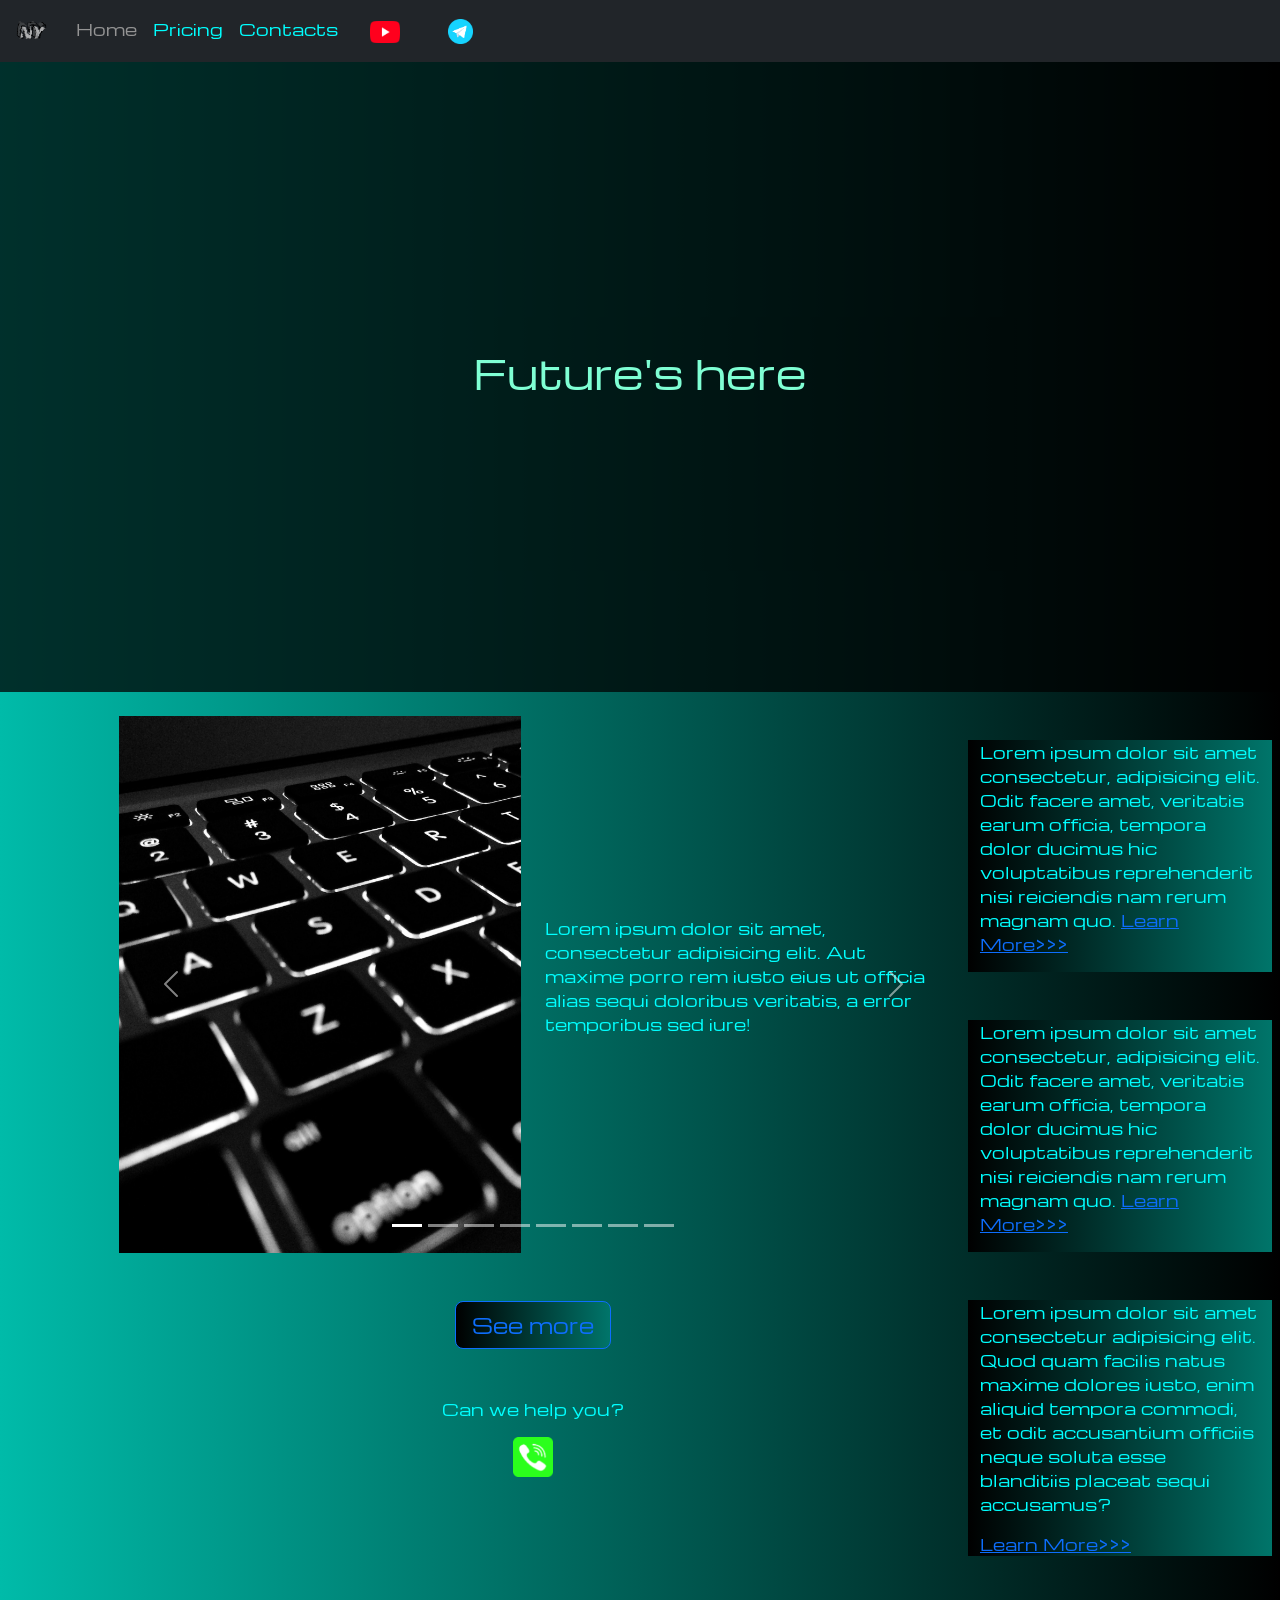
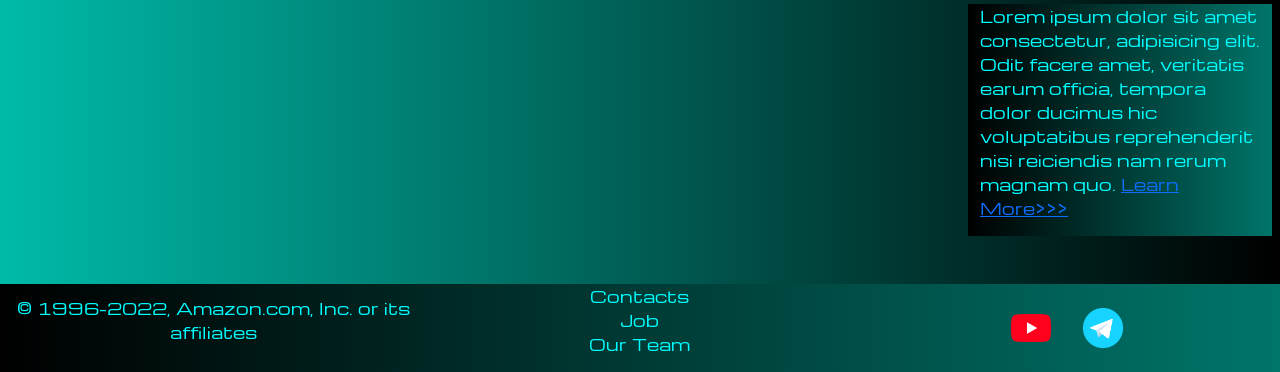
==== index.html @ eda11361 "Add files via upload" ====
<!DOCTYPE html>
<html lang="en">
  <head>
    <meta charset="UTF-8" />
    <meta http-equiv="X-UA-Compatible" content="IE=edge" />
    <meta name="viewport" content="width=device-width, initial-scale=1.0" />
    <link
      href="https://cdn.jsdelivr.net/npm/bootstrap@5.2.3/dist/css/bootstrap.min.css"
      rel="stylesheet"
      integrity="sha384-rbsA2VBKQhggwzxH7pPCaAqO46MgnOM80zW1RWuH61DGLwZJEdK2Kadq2F9CUG65"
      crossorigin="anonymous"
    />
    <link rel="stylesheet" href="source/styles/mycss.css" />
    <link rel="stylesheet" href="source/styles/bgvideo.css" />
    <link rel="apple-touch-icon" sizes="180x180" href="/source/files/favicon/apple-touch-icon.png">
    <link rel="icon" type="image/png" sizes="32x32" href="/source/files/favicon/favicon-32x32.png">
    <link rel="icon" type="image/png" sizes="16x16" href="/source/files/favicon/favicon-16x16.png">
    <link rel="manifest" href="/source/files/favicon/site.webmanifest">
    <title>NY</title>
  </head>
  <body>
    <header>
      <nav class="navbar navbar-expand-lg bg-dark">
        <div class="container-fluid">
          <a class="navbar-brand" href="/"
            ><img src="/source/files/logo.png" alt=""
          /></a>
          <button
            class="navbar-toggler"
            type="button"
            data-bs-toggle="collapse"
            data-bs-target="#navbarNav"
            aria-controls="navbarNav"
            aria-expanded="false"
            aria-label="Toggle navigation"
          >
            <span class="navbar-toggler-icon"></span>
          </button>
          <div class="collapse navbar-collapse" id="navbarNav">
            <ul class="navbar-nav">
              <li class="nav-item">
                <a class="nav-link active" aria-current="page" href="/"
                  >Home</a
                >
              </li>
              <li class="nav-item">
                <a class="nav-link" href="pricing.html">Pricing</a>
              </li>
              <li class="nav-item">
                <a class="nav-link" href="pricing.html">Contacts</a>
              </li>
              <li class="nav-item">
                <a class="nav-link" href="pricing.html">
                  <img
                    style="width: 30px; margin-inline: 1em"
                    src="/source/images/yt.png"
                    alt="..."
                /></a>
              </li>
              <li class="nav-item">
                <a class="nav-link" href="pricing.html">
                  <img
                    style="width: 25px; margin-inline: 1em"
                    src="/source/images/tg.png"
                    alt="..."
                /></a>
              </li>
            </ul>
          </div>
        </div>
      </nav>
    </header>

    <section>
      <div class="bgvideo">
        <video src="source/files/bgvideo.mp4" type="vieo/mp4" autoplay muted loop></video>
        <div class="effect"></div>
        <div class="videotext">
          <h1>Future's here</h1>
        </div>
      </div>
      
      <div class="container-fluid mt-4">
        <div class="row">
          <div class="col-lg-1"></div>
          <div class="col-lg-8 col-md-12">
            <div class="row">
              <div
                id="carouselExampleIndicators"
                class="carousel slide"
                data-bs-ride="true"
              >
                <div class="carousel-indicators">
                  <button
                    type="button"
                    data-bs-target="#carouselExampleIndicators"
                    data-bs-slide-to="0"
                    class="active"
                    aria-current="true"
                    aria-label="Slide 1"
                  ></button>
                  <button
                    type="button"
                    data-bs-target="#carouselExampleIndicators"
                    data-bs-slide-to="1"
                    aria-label="Slide 2"
                  ></button>
                  <button
                    type="button"
                    data-bs-target="#carouselExampleIndicators"
                    data-bs-slide-to="2"
                    aria-label="Slide 3"
                  ></button>
                  <button
                    type="button"
                    data-bs-target="#carouselExampleIndicators"
                    data-bs-slide-to="3"
                    aria-label="Slide 4"
                  ></button>
                  <button
                    type="button"
                    data-bs-target="#carouselExampleIndicators"
                    data-bs-slide-to="4"
                    aria-label="Slide 5"
                  ></button>
                  <button
                    type="button"
                    data-bs-target="#carouselExampleIndicators"
                    data-bs-slide-to="5"
                    aria-label="Slide 6"
                  ></button>
                  <button
                    type="button"
                    data-bs-target="#carouselExampleIndicators"
                    data-bs-slide-to="6"
                    aria-label="Slide 7"
                  ></button>
                  <button
                    type="button"
                    data-bs-target="#carouselExampleIndicators"
                    data-bs-slide-to="7"
                    aria-label="Slide 8"
                  ></button>
                </div>
                <div class="carousel-inner">
                  <div class="carousel-item active">
                    <div class="d-block w-100">
                      <div class="row">
                        <div class="col-lg-6 col-md-6">
                          <img
                            src="/source/images/acc.png"
                            class="w-100"
                            alt="..."
                          />
                        </div>
                        <div class="col-lg-6 col-md-6 slidetext">
                          <p>
                            Lorem ipsum dolor sit amet, consectetur adipisicing
                            elit. Aut maxime porro rem iusto eius ut officia
                            alias sequi doloribus veritatis, a error temporibus
                            sed iure!
                          </p>
                        </div>
                      </div>
                    </div>
                  </div>
                  <div class="carousel-item">
                    <div class="d-block w-100">
                      <div class="row">
                        <div class="col-lg-6 col-md-6">
                          <img
                            src="/source/images/gaming pc.png"
                            class="w-100"
                            alt="..."
                          />
                        </div>
                        <div class="col-lg-6 col-md-6 slidetext">
                          <p>
                            Lorem ipsum dolor sit amet, consectetur adipisicing
                            elit. Aut maxime porro rem iusto eius ut officia
                            alias sequi doloribus veritatis, a error temporibus
                            sed iure!
                          </p>
                        </div>
                      </div>
                    </div>
                  </div>
                  <div class="carousel-item">
                    <div class="d-block w-100">
                      <div class="row">
                        <div class="col-lg-6 col-md-6">
                          <img
                            src="/source/images/laptop.png"
                            class="w-100"
                            alt="..."
                          />
                        </div>
                        <div class="col-lg-6 col-md-6 slidetext">
                          <p>
                            Lorem ipsum dolor sit amet, consectetur adipisicing
                            elit. Aut maxime porro rem iusto eius ut officia
                            alias sequi doloribus veritatis, a error temporibus
                            sed iure!
                          </p>
                        </div>
                      </div>
                    </div>
                  </div>
                  <div class="carousel-item">
                    <div class="d-block w-100">
                      <div class="row">
                        <div class="col-lg-6 col-md-6">
                          <img
                            src="/source/images/gpu.png"
                            class="w-100"
                            alt="..."
                          />
                        </div>
                        <div class="col-lg-6 col-md-6 slidetext">
                          <p>
                            Lorem ipsum dolor sit amet, consectetur adipisicing
                            elit. Aut maxime porro rem iusto eius ut officia
                            alias sequi doloribus veritatis, a error temporibus
                            sed iure!
                          </p>
                        </div>
                      </div>
                    </div>
                  </div>
                  <div class="carousel-item">
                    <div class="d-block w-100">
                      <div class="row">
                        <div class="col-lg-6 col-md-6">
                          <img
                            src="/source/images/gpu.png"
                            class="w-100"
                            alt="..."
                          />
                        </div>
                        <div class="col-lg-6 col-md-6 slidetext">
                          <p>
                            Lorem ipsum dolor sit amet, consectetur adipisicing
                            elit. Aut maxime porro rem iusto eius ut officia
                            alias sequi doloribus veritatis, a error temporibus
                            sed iure!
                          </p>
                        </div>
                      </div>
                    </div>
                  </div>
                  <div class="carousel-item">
                    <div class="d-block w-100">
                      <div class="row">
                        <div class="col-lg-6 col-md-6">
                          <img
                            src="/source/images/gpu.png"
                            class="w-100"
                            alt="..."
                          />
                        </div>
                        <div class="col-lg-6 col-md-6 slidetext">
                          <p>
                            Lorem ipsum dolor sit amet, consectetur adipisicing
                            elit. Aut maxime porro rem iusto eius ut officia
                            alias sequi doloribus veritatis, a error temporibus
                            sed iure!
                          </p>
                        </div>
                      </div>
                    </div>
                  </div>
                  <div class="carousel-item">
                    <div class="d-block w-100">
                      <div class="row">
                        <div class="col-lg-6 col-md-6">
                          <img
                            src="/source/images/gpu.png"
                            class="w-100"
                            alt="..."
                          />
                        </div>
                        <div class="col-lg-6 col-md-6 slidetext">
                          <p>
                            Lorem ipsum dolor sit amet, consectetur adipisicing
                            elit. Aut maxime porro rem iusto eius ut officia
                            alias sequi doloribus veritatis, a error temporibus
                            sed iure!
                          </p>
                        </div>
                      </div>
                    </div>
                  </div>
                  <div class="carousel-item">
                    <div class="d-block w-100">
                      <div class="row">
                        <div class="col-lg-6 col-md-6">
                          <img
                            src="/source/images/gpu.png"
                            class="w-100"
                            alt="..."
                          />
                        </div>
                        <div class="col-lg-6 col-md-6 slidetext">
                          <p>
                            Lorem ipsum dolor sit amet, consectetur adipisicing
                            elit. Aut maxime porro rem iusto eius ut officia
                            alias sequi doloribus veritatis, a error temporibus
                            sed iure!
                          </p>
                        </div>
                      </div>
                    </div>
                  </div>
                </div>

                <button
                  class="carousel-control-prev"
                  type="button"
                  data-bs-target="#carouselExampleIndicators"
                  data-bs-slide="prev"
                >
                  <span
                    class="carousel-control-prev-icon"
                    aria-hidden="true"
                  ></span>
                  <span class="visually-hidden">Previous</span>
                </button>
                <button
                  class="carousel-control-next"
                  type="button"
                  data-bs-target="#carouselExampleIndicators"
                  data-bs-slide="next"
                >
                  <span
                    class="carousel-control-next-icon"
                    aria-hidden="true"
                  ></span>
                  <span class="visually-hidden">Next</span>
                </button>
              </div>
              <div class="col-lg-12 col-md-12 text-center mt-4">
                <button
                  type="button"
                  class="btn btn-outline-primary btn-lg my-4"
                >
                  See more
                </button>
              </div>
              <div class="col-lg-12 col-md-12 text-center mt-4">
                <p>Can we help you?</p>
              </div>
              <div class="col-lg-12 col-md-12 text-center">
                <img
                  class="callanim"
                  style="width: 40px"
                  src="/source/images/phone.png"
                  alt="..."
                />
              </div>
            </div>
          </div>
          <div class="col-lg-3 col-md-12">
            <div class="row px-2">
              <div class="col-lg-12 sidebar my-4">
                <p>
                  Lorem ipsum dolor sit amet consectetur, adipisicing elit. Odit
                  facere amet, veritatis earum officia, tempora dolor ducimus
                  hic voluptatibus reprehenderit nisi reiciendis nam rerum
                  magnam quo.
                  <a href="#">Learn More>>></a>
                </p>
              </div>
              <div class="col-lg-12 sidebar my-4">
                <p>
                  Lorem ipsum dolor sit amet consectetur, adipisicing elit. Odit
                  facere amet, veritatis earum officia, tempora dolor ducimus
                  hic voluptatibus reprehenderit nisi reiciendis nam rerum
                  magnam quo.
                  <a href="#">Learn More>>></a>
                </p>
              </div>
              <div class="col-lg-12 sidebar my-4">
                <p>
                  Lorem ipsum dolor sit amet consectetur adipisicing elit. Quod
                  quam facilis natus maxime dolores iusto, enim aliquid tempora
                  commodi, et odit accusantium officiis neque soluta esse
                  blanditiis placeat sequi accusamus?
                </p>
                <a href="#">Learn More>>></a>
              </div>
              <div class="col-lg-12 sidebar my-4">
                <p>
                  Lorem ipsum dolor sit amet consectetur, adipisicing elit. Odit
                  facere amet, veritatis earum officia, tempora dolor ducimus
                  hic voluptatibus reprehenderit nisi reiciendis nam rerum
                  magnam quo.
                  <a href="#">Learn More>>></a>
                </p>
              </div>
            </div>
          </div>
        </div>
      </div>
    </section>

    <footer class="mt-4">
      <div class="container-fluid">
        <div class="row">
          <div class="col-lg-4 col-md-12 footertext text-center">
            <p>© 1996-2022, Amazon.com, Inc. or its affiliates</p>
          </div>
          <div class="col-lg-4 col-md-12 footertext text-center">
            <p>Contacts<br />Job<br />Our Team</p>
          </div>
          <div class="col-lg-4 col-md-12 medialinks">
            <img
              style="width: 40px; margin-inline: 1em"
              src="/source/images/yt.png"
              alt="..."
            />
            <img
              style="width: 40px; margin-inline: 1em"
              src="/source/images/tg.png"
              alt="..."
            />
          </div>
        </div>
      </div>
    </footer>

    <script
      src="https://cdn.jsdelivr.net/npm/bootstrap@5.2.3/dist/js/bootstrap.bundle.min.js"
      integrity="sha384-kenU1KFdBIe4zVF0s0G1M5b4hcpxyD9F7jL+jjXkk+Q2h455rYXK/7HAuoJl+0I4"
      crossorigin="anonymous"
    ></script>
  </body>
</html>
---- source/styles/mycss.css ----
@import url("https://fonts.googleapis.com/css?family=Michroma&display=swap");
body {
  background: linear-gradient(90deg, #00bba9 0%, #000000 100%);
  font-family: Michroma, serif;
}
p {
  color: aqua;
}
.nav-link {
  color: aqua;
}
.navbar-nav .nav-link.active {
  color: rgb(148, 148, 148);
}
.navbar-brand img {
  width: 40px;
}
.navbar-toggler {
  background-color: gold;
}
.sidebar {
  color: aqua;
  background: linear-gradient(270deg, #00756a 0%, #000000 100%);
}
.card {
  background: linear-gradient(270deg, #00756a 0%, #000000 100%);
  color: aqua;
}
.card a {
  text-decoration: none;
  color: aqua;
}

.slidetext,
.footertext {
  color: aqua;
  margin: auto auto;
}

footer,
.btn {
  background: linear-gradient(270deg, #00756a 0%, #000000 100%);
}

.medialinks {
  display: flex;
  justify-content: center;
  align-items: center;
}

.callanim {
  animation: call 2s ease 0s infinite normal forwards;
}
@keyframes call {
  0%,
  100% {
    transform: translateX(0%);
    transform-origin: 50% 50%;
  }

  15% {
    transform: translateX(-30px) rotate(6deg);
  }

  30% {
    transform: translateX(15px) rotate(-6deg);
  }

  45% {
    transform: translateX(-15px) rotate(3.6deg);
  }

  60% {
    transform: translateX(9px) rotate(-2.4deg);
  }

  75% {
    transform: translateX(-6px) rotate(1.2deg);
  }
}
@media (max-width: 755px) {
  .carousel-indicators {
    display: none;
  }
}
---- source/styles/bgvideo.css ----
.bgvideo {
  height: 70vh;
  width: 100%;
  position: relative;
  display: flex;
  justify-content: center;
  align-items: center;

}

.bgvideo video {
  height: 70vh;
  width: 100%;
  position: absolute;
  top: 0;
  left: 0;
  object-fit: cover;
  z-index: 1;
}

.videotext {
  color: aquamarine;
  z-index: 2;
}
.effect {
  height: 70vh;
  width: 100%;
  position: absolute;
  top: 0;
  left: 0;
  object-fit: cover;
  z-index: 2;
  background-color:rgba(0, 0, 0, 0.74);
}
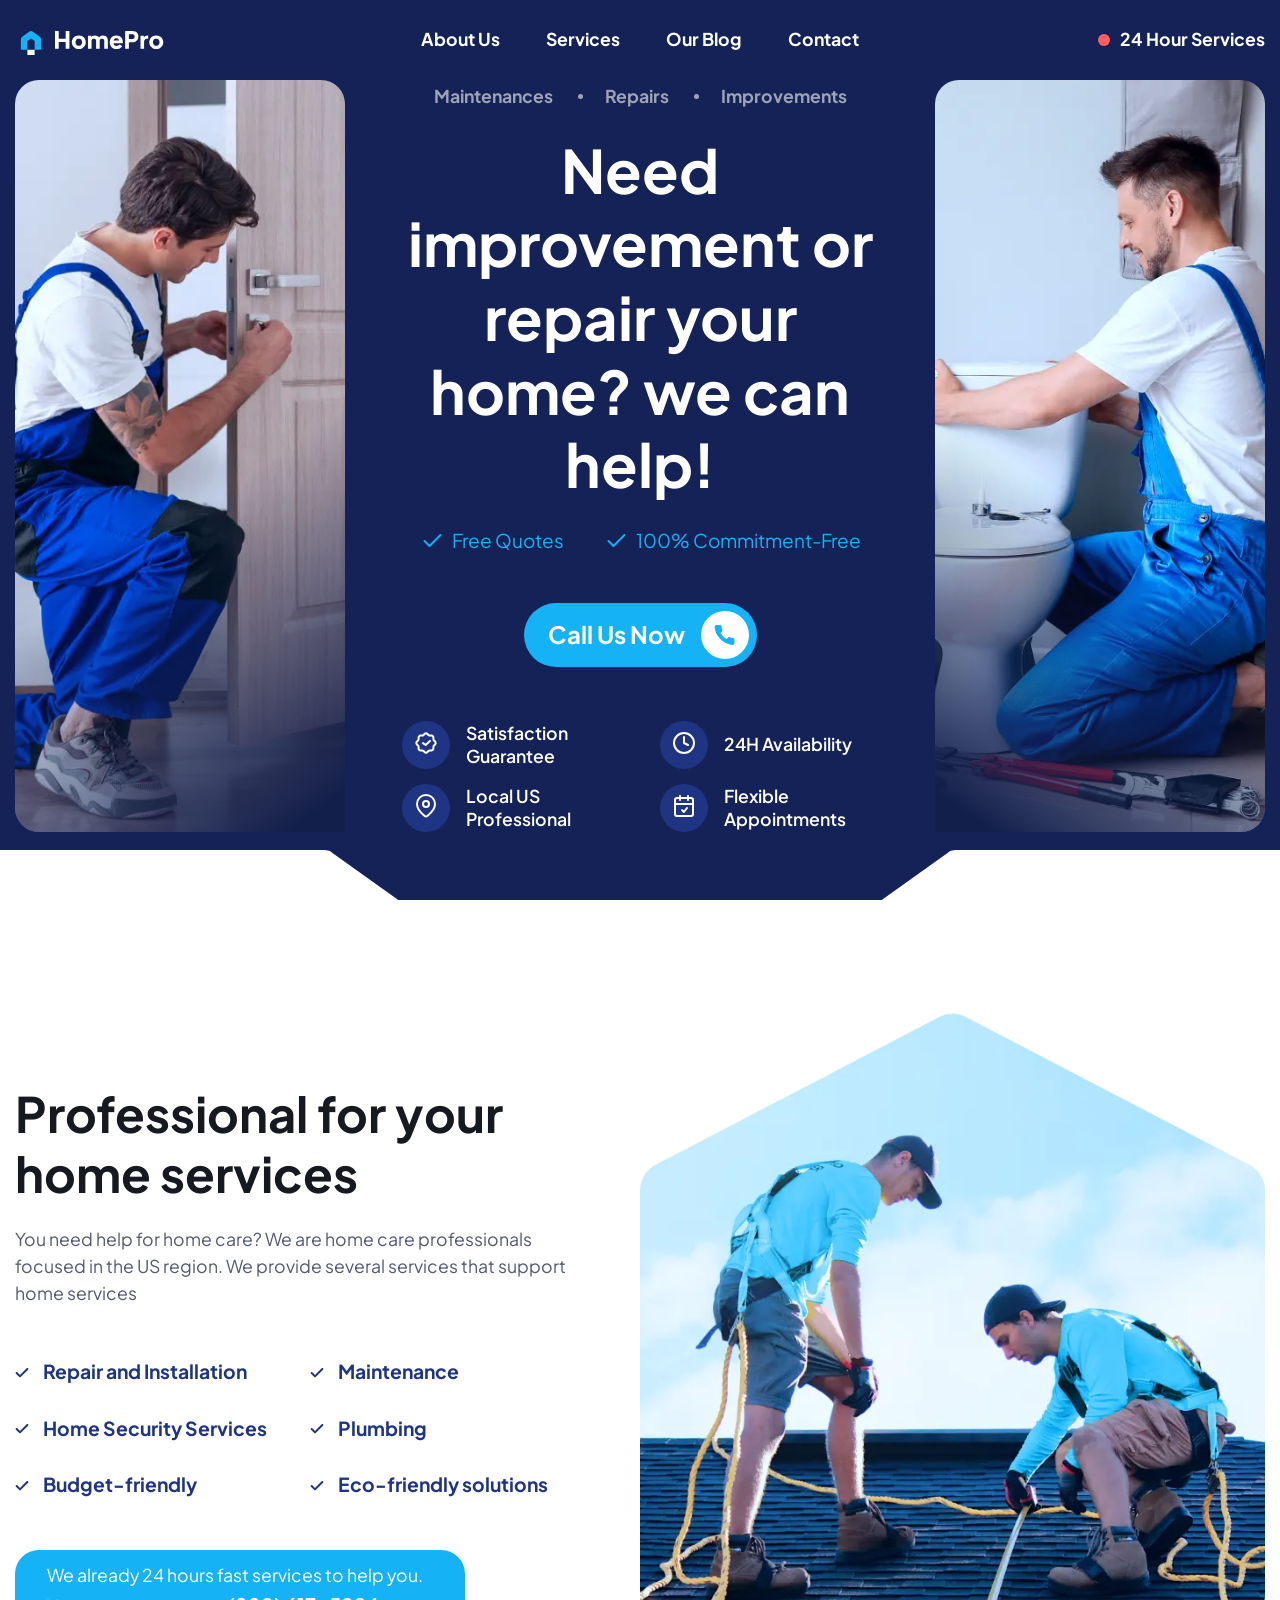
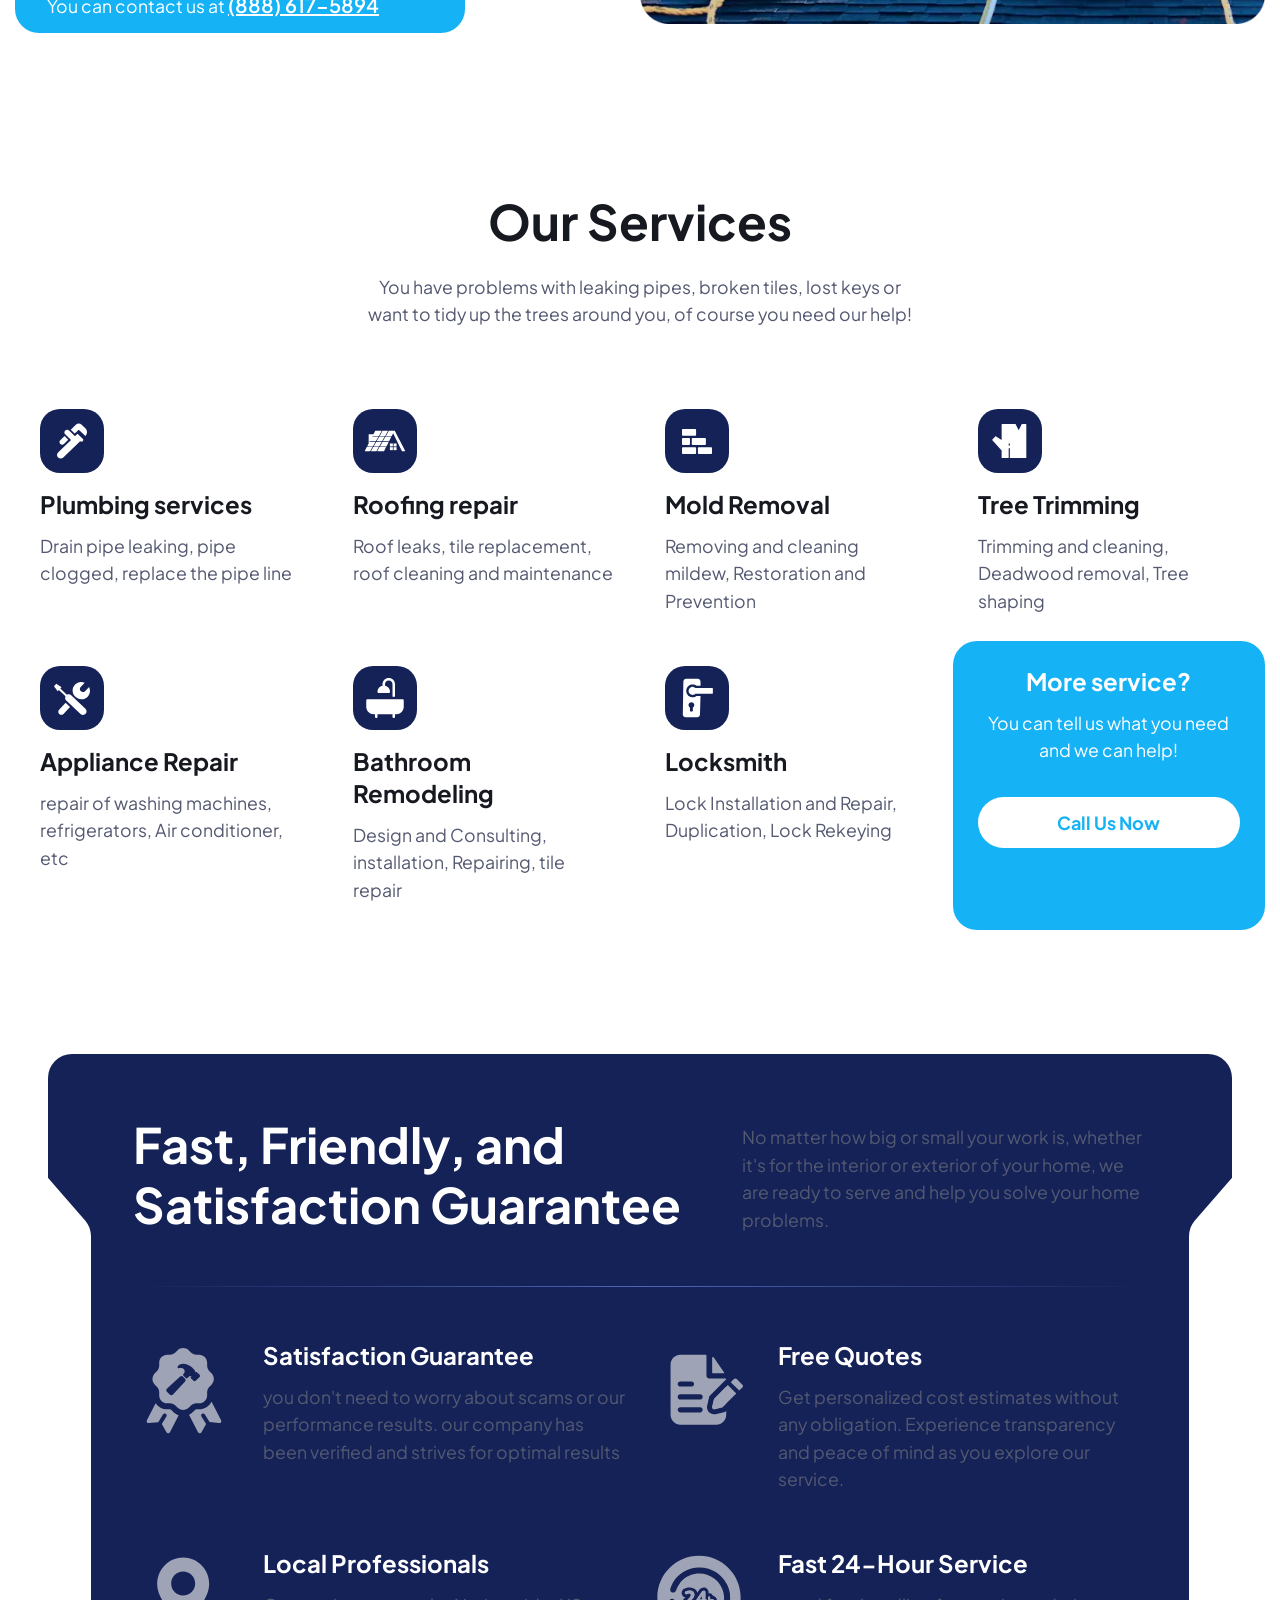
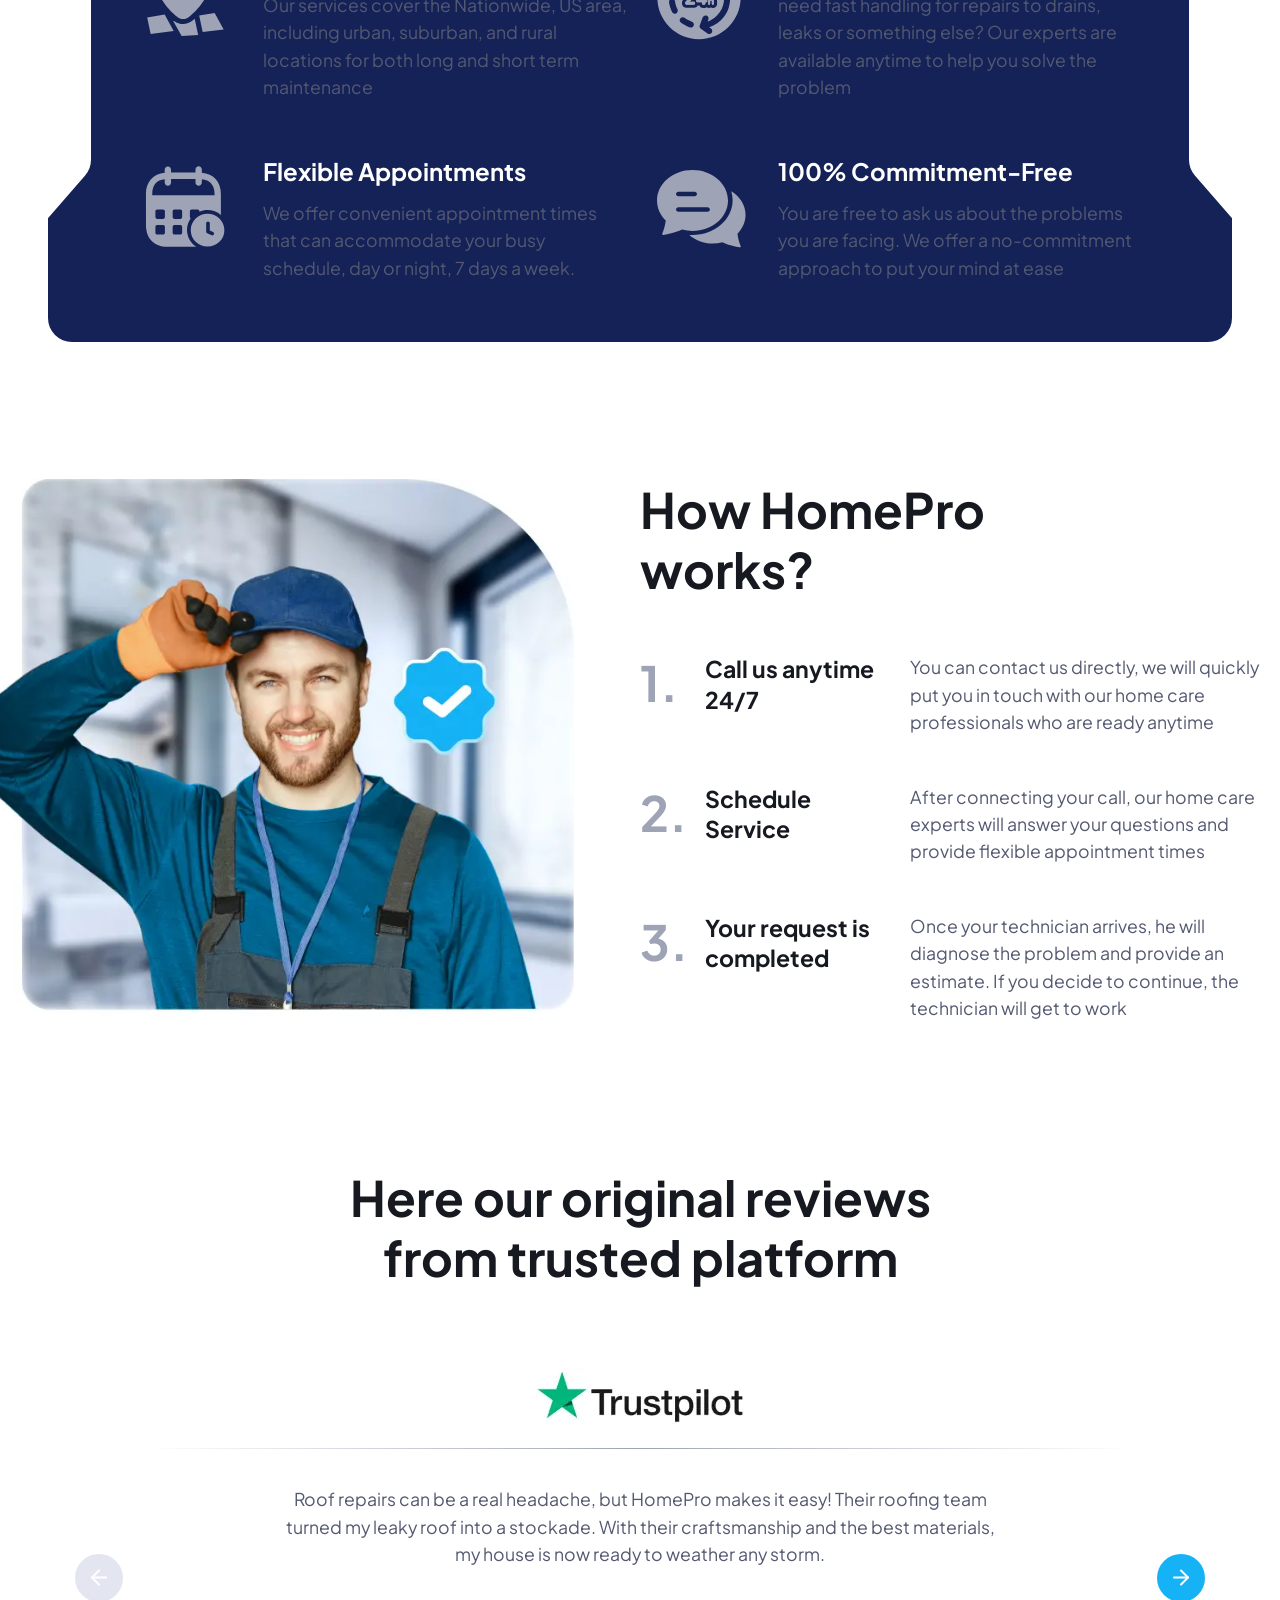
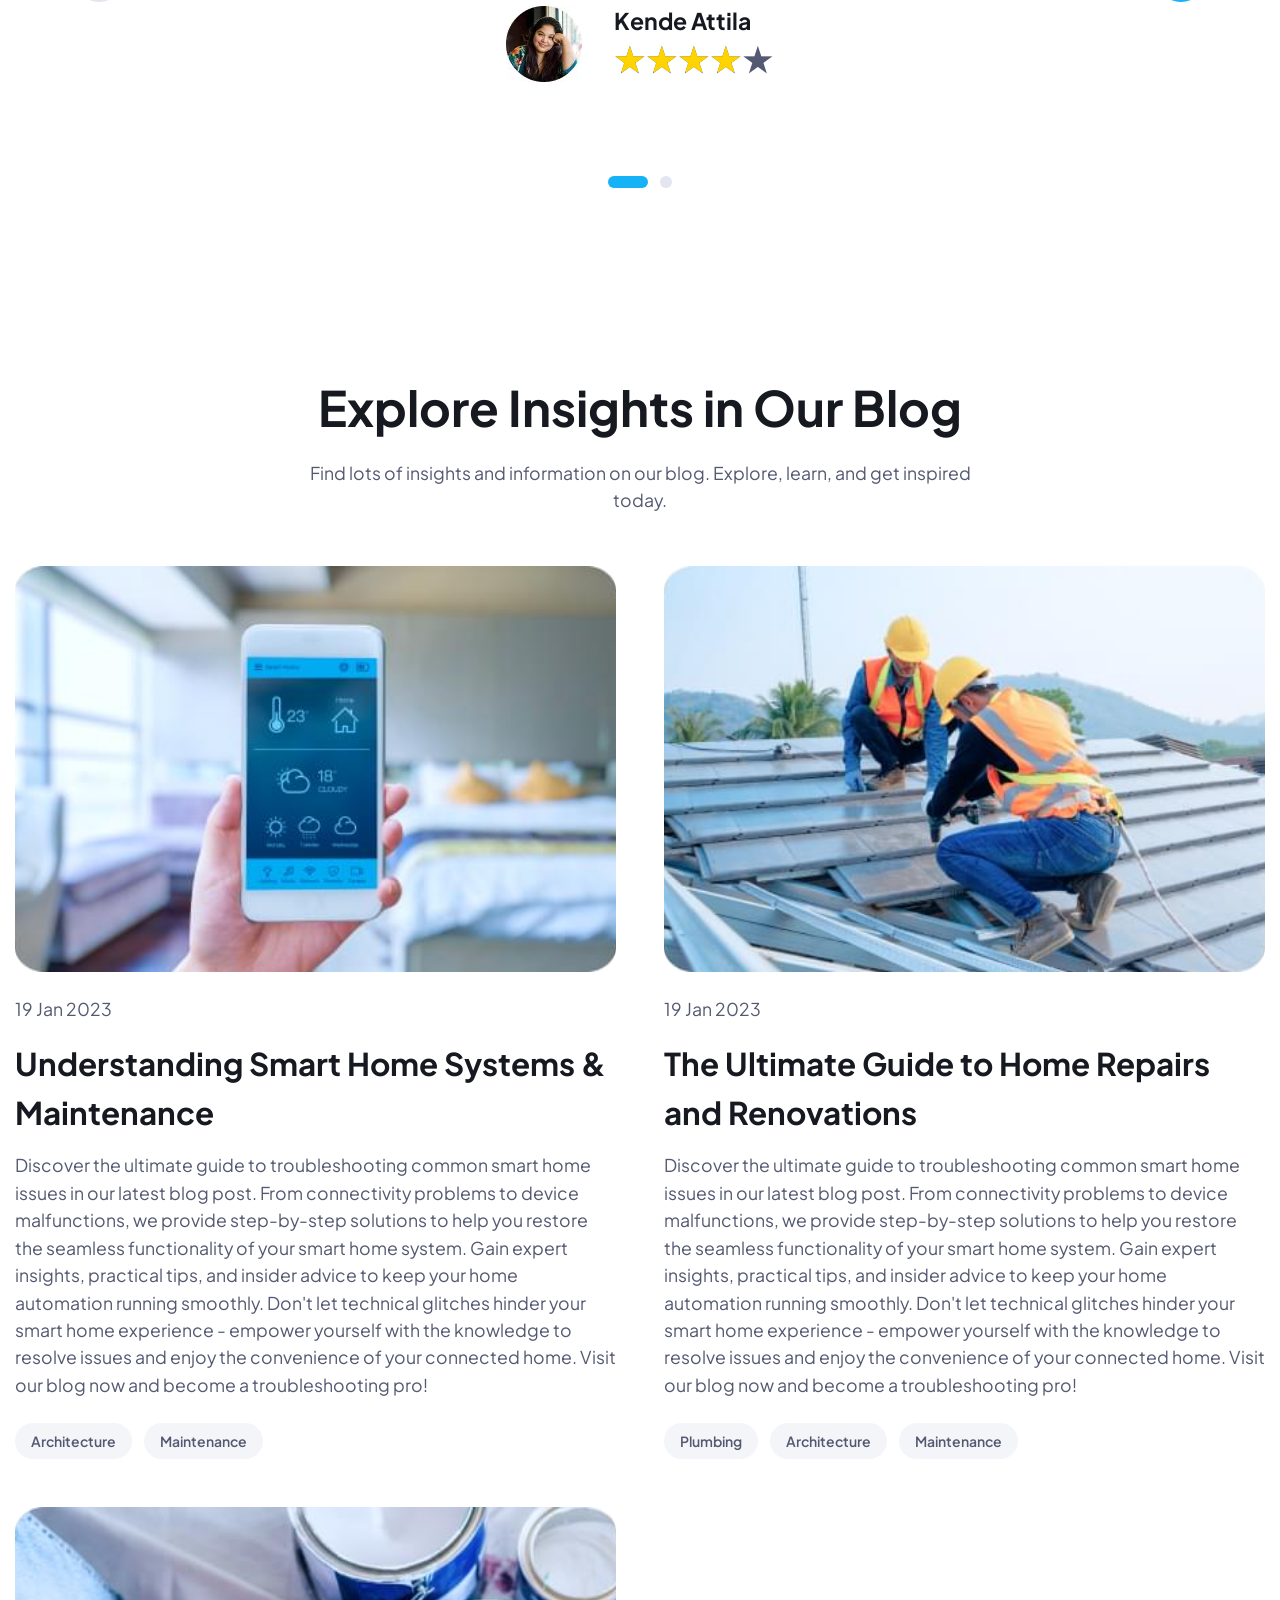
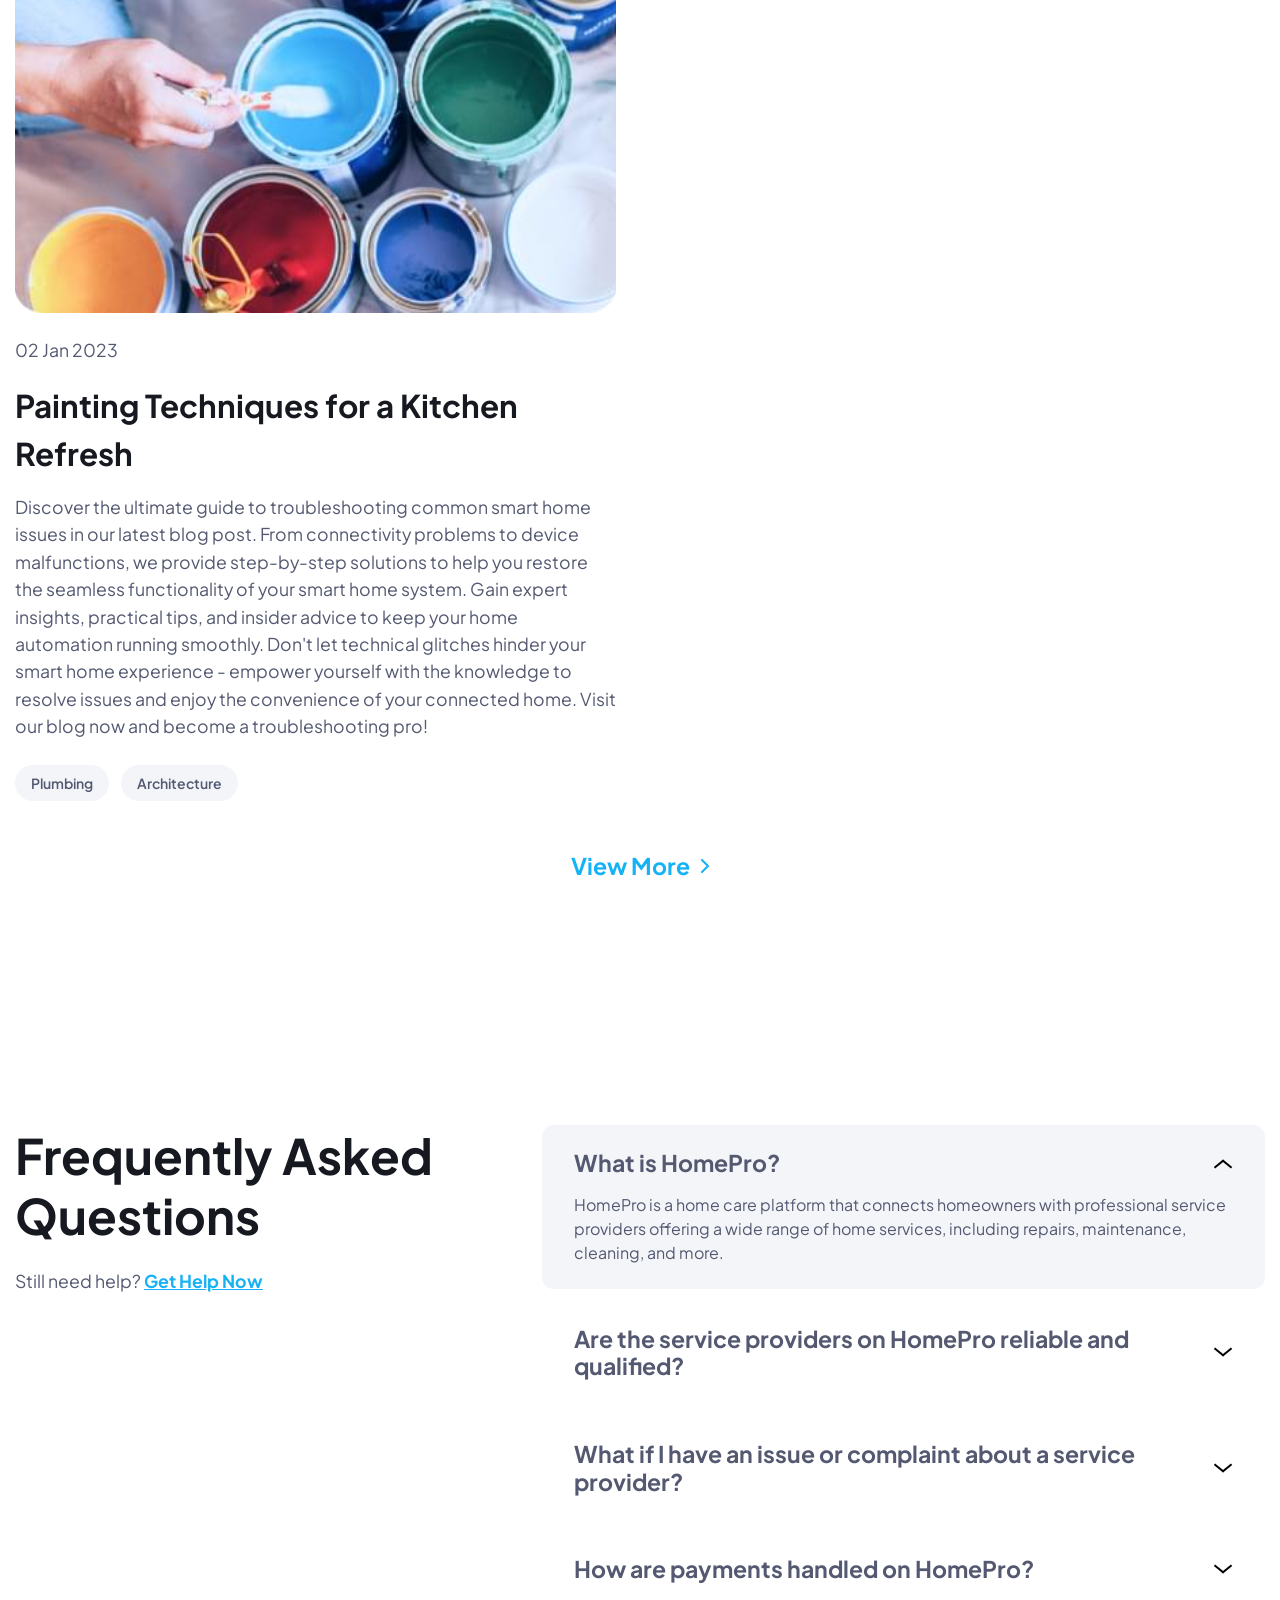
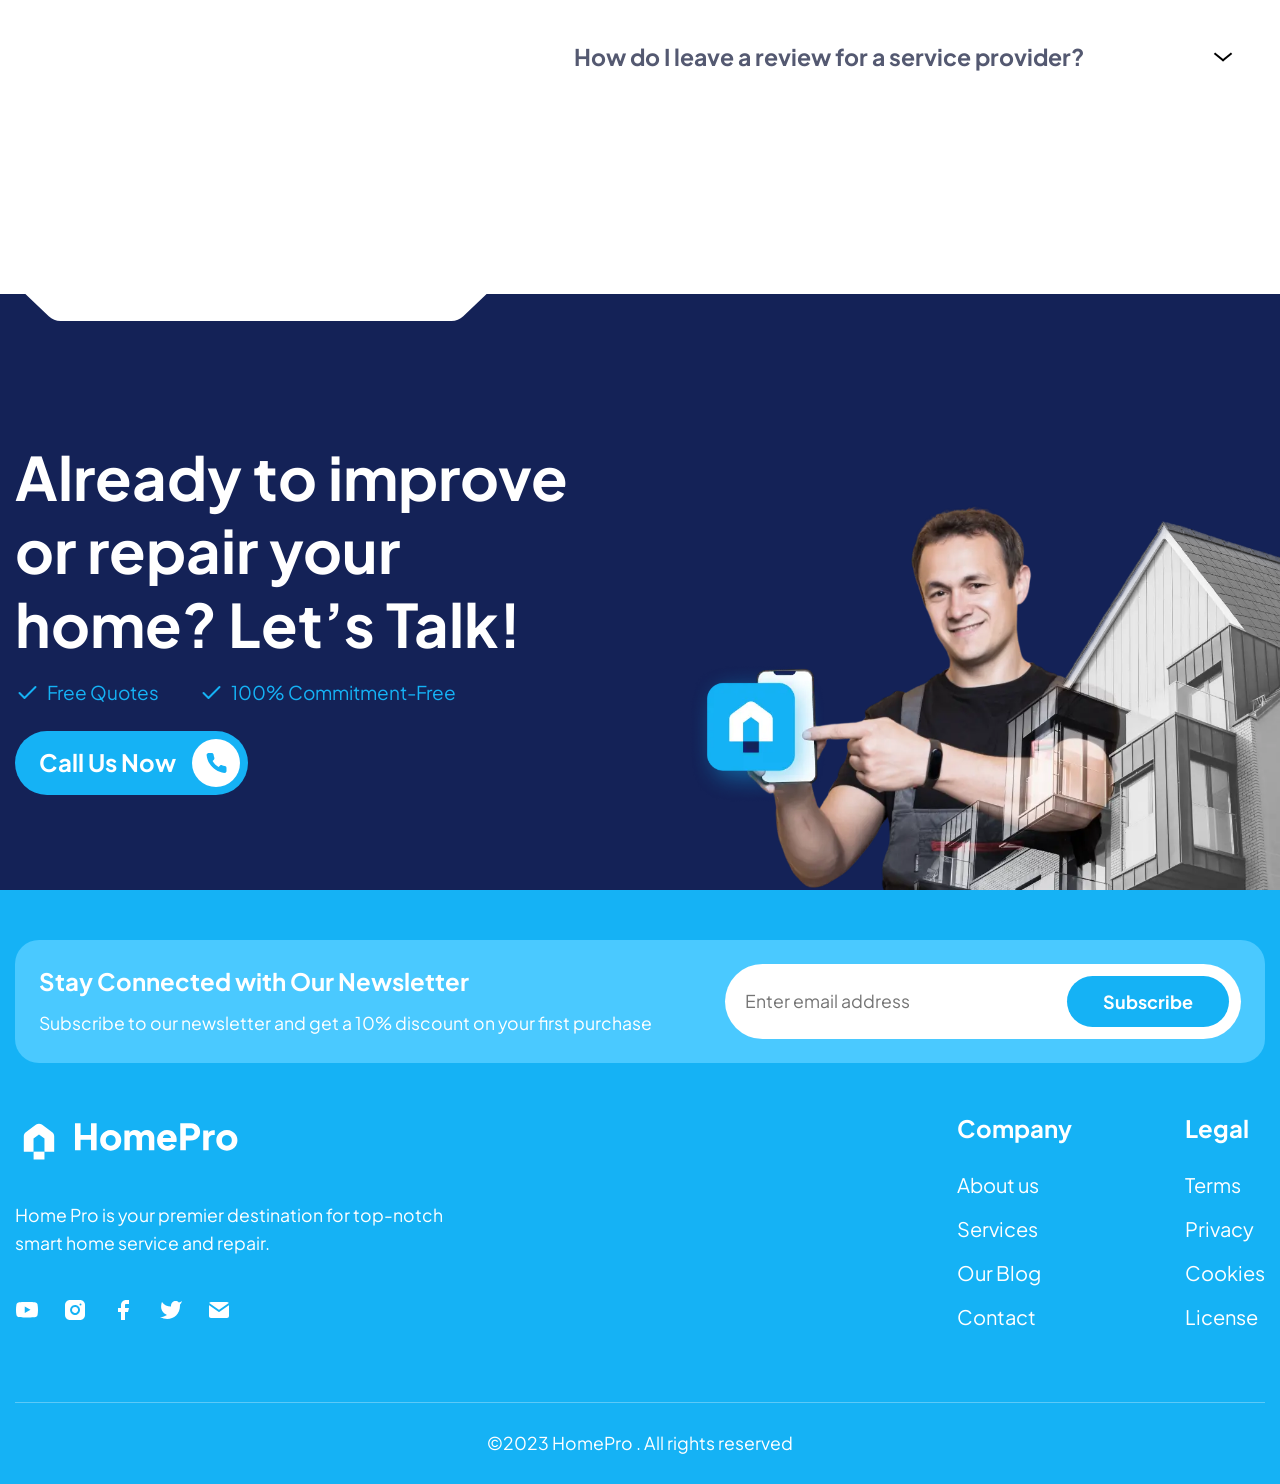
==== commit 98ce76ff: "Add files via upload" ====
--- a/index.html
+++ b/index.html
@@ -1,437 +1,709 @@
-<!DOCTYPE html>
+<!doctype html>
 <html lang="en">
-  <head>
-    <meta charset="UTF-8" />
-    <meta http-equiv="X-UA-Compatible" content="IE=edge" />
-    <meta name="viewport" content="width=device-width, initial-scale=1.0" />
-    <link
-      href="https://cdn.jsdelivr.net/npm/bootstrap@5.2.3/dist/css/bootstrap.min.css"
-      rel="stylesheet"
-      integrity="sha384-rbsA2VBKQhggwzxH7pPCaAqO46MgnOM80zW1RWuH61DGLwZJEdK2Kadq2F9CUG65"
-      crossorigin="anonymous"
-    />
-    <link rel="stylesheet" href="source/styles/mycss.css" />
-    <link rel="stylesheet" href="source/styles/bgvideo.css" />
-    <link rel="apple-touch-icon" sizes="180x180" href="/source/files/favicon/apple-touch-icon.png">
-    <link rel="icon" type="image/png" sizes="32x32" href="/source/files/favicon/favicon-32x32.png">
-    <link rel="icon" type="image/png" sizes="16x16" href="/source/files/favicon/favicon-16x16.png">
-    <link rel="manifest" href="/source/files/favicon/site.webmanifest">
-    <title>NY</title>
-  </head>
-  <body>
-    <header>
-      <nav class="navbar navbar-expand-lg bg-dark">
-        <div class="container-fluid">
-          <a class="navbar-brand" href="/"
-            ><img src="/source/files/logo.png" alt=""
-          /></a>
-          <button
-            class="navbar-toggler"
-            type="button"
-            data-bs-toggle="collapse"
-            data-bs-target="#navbarNav"
-            aria-controls="navbarNav"
-            aria-expanded="false"
-            aria-label="Toggle navigation"
-          >
-            <span class="navbar-toggler-icon"></span>
-          </button>
-          <div class="collapse navbar-collapse" id="navbarNav">
-            <ul class="navbar-nav">
-              <li class="nav-item">
-                <a class="nav-link active" aria-current="page" href="/"
-                  >Home</a
-                >
-              </li>
-              <li class="nav-item">
-                <a class="nav-link" href="pricing.html">Pricing</a>
-              </li>
-              <li class="nav-item">
-                <a class="nav-link" href="pricing.html">Contacts</a>
-              </li>
-              <li class="nav-item">
-                <a class="nav-link" href="pricing.html">
-                  <img
-                    style="width: 30px; margin-inline: 1em"
-                    src="/source/images/yt.png"
-                    alt="..."
-                /></a>
-              </li>
-              <li class="nav-item">
-                <a class="nav-link" href="pricing.html">
-                  <img
-                    style="width: 25px; margin-inline: 1em"
-                    src="/source/images/tg.png"
-                    alt="..."
-                /></a>
-              </li>
-            </ul>
-          </div>
-        </div>
-      </nav>
-    </header>
 
-    <section>
-      <div class="bgvideo">
-        <video src="source/files/bgvideo.mp4" type="vieo/mp4" autoplay muted loop></video>
-        <div class="effect"></div>
-        <div class="videotext">
-          <h1>Future's here</h1>
-        </div>
-      </div>
-      
-      <div class="container-fluid mt-4">
-        <div class="row">
-          <div class="col-lg-1"></div>
-          <div class="col-lg-8 col-md-12">
-            <div class="row">
-              <div
-                id="carouselExampleIndicators"
-                class="carousel slide"
-                data-bs-ride="true"
-              >
-                <div class="carousel-indicators">
-                  <button
-                    type="button"
-                    data-bs-target="#carouselExampleIndicators"
-                    data-bs-slide-to="0"
-                    class="active"
-                    aria-current="true"
-                    aria-label="Slide 1"
-                  ></button>
-                  <button
-                    type="button"
-                    data-bs-target="#carouselExampleIndicators"
-                    data-bs-slide-to="1"
-                    aria-label="Slide 2"
-                  ></button>
-                  <button
-                    type="button"
-                    data-bs-target="#carouselExampleIndicators"
-                    data-bs-slide-to="2"
-                    aria-label="Slide 3"
-                  ></button>
-                  <button
-                    type="button"
-                    data-bs-target="#carouselExampleIndicators"
-                    data-bs-slide-to="3"
-                    aria-label="Slide 4"
-                  ></button>
-                  <button
-                    type="button"
-                    data-bs-target="#carouselExampleIndicators"
-                    data-bs-slide-to="4"
-                    aria-label="Slide 5"
-                  ></button>
-                  <button
-                    type="button"
-                    data-bs-target="#carouselExampleIndicators"
-                    data-bs-slide-to="5"
-                    aria-label="Slide 6"
-                  ></button>
-                  <button
-                    type="button"
-                    data-bs-target="#carouselExampleIndicators"
-                    data-bs-slide-to="6"
-                    aria-label="Slide 7"
-                  ></button>
-                  <button
-                    type="button"
-                    data-bs-target="#carouselExampleIndicators"
-                    data-bs-slide-to="7"
-                    aria-label="Slide 8"
-                  ></button>
-                </div>
-                <div class="carousel-inner">
-                  <div class="carousel-item active">
-                    <div class="d-block w-100">
-                      <div class="row">
-                        <div class="col-lg-6 col-md-6">
-                          <img
-                            src="/source/images/acc.png"
-                            class="w-100"
-                            alt="..."
-                          />
-                        </div>
-                        <div class="col-lg-6 col-md-6 slidetext">
-                          <p>
-                            Lorem ipsum dolor sit amet, consectetur adipisicing
-                            elit. Aut maxime porro rem iusto eius ut officia
-                            alias sequi doloribus veritatis, a error temporibus
-                            sed iure!
-                          </p>
-                        </div>
-                      </div>
-                    </div>
-                  </div>
-                  <div class="carousel-item">
-                    <div class="d-block w-100">
-                      <div class="row">
-                        <div class="col-lg-6 col-md-6">
-                          <img
-                            src="/source/images/gaming pc.png"
-                            class="w-100"
-                            alt="..."
-                          />
-                        </div>
-                        <div class="col-lg-6 col-md-6 slidetext">
-                          <p>
-                            Lorem ipsum dolor sit amet, consectetur adipisicing
-                            elit. Aut maxime porro rem iusto eius ut officia
-                            alias sequi doloribus veritatis, a error temporibus
-                            sed iure!
-                          </p>
-                        </div>
-                      </div>
-                    </div>
-                  </div>
-                  <div class="carousel-item">
-                    <div class="d-block w-100">
-                      <div class="row">
-                        <div class="col-lg-6 col-md-6">
-                          <img
-                            src="/source/images/laptop.png"
-                            class="w-100"
-                            alt="..."
-                          />
-                        </div>
-                        <div class="col-lg-6 col-md-6 slidetext">
-                          <p>
-                            Lorem ipsum dolor sit amet, consectetur adipisicing
-                            elit. Aut maxime porro rem iusto eius ut officia
-                            alias sequi doloribus veritatis, a error temporibus
-                            sed iure!
-                          </p>
-                        </div>
-                      </div>
-                    </div>
-                  </div>
-                  <div class="carousel-item">
-                    <div class="d-block w-100">
-                      <div class="row">
-                        <div class="col-lg-6 col-md-6">
-                          <img
-                            src="/source/images/gpu.png"
-                            class="w-100"
-                            alt="..."
-                          />
-                        </div>
-                        <div class="col-lg-6 col-md-6 slidetext">
-                          <p>
-                            Lorem ipsum dolor sit amet, consectetur adipisicing
-                            elit. Aut maxime porro rem iusto eius ut officia
-                            alias sequi doloribus veritatis, a error temporibus
-                            sed iure!
-                          </p>
-                        </div>
-                      </div>
-                    </div>
-                  </div>
-                  <div class="carousel-item">
-                    <div class="d-block w-100">
-                      <div class="row">
-                        <div class="col-lg-6 col-md-6">
-                          <img
-                            src="/source/images/gpu.png"
-                            class="w-100"
-                            alt="..."
-                          />
-                        </div>
-                        <div class="col-lg-6 col-md-6 slidetext">
-                          <p>
-                            Lorem ipsum dolor sit amet, consectetur adipisicing
-                            elit. Aut maxime porro rem iusto eius ut officia
-                            alias sequi doloribus veritatis, a error temporibus
-                            sed iure!
-                          </p>
-                        </div>
-                      </div>
-                    </div>
-                  </div>
-                  <div class="carousel-item">
-                    <div class="d-block w-100">
-                      <div class="row">
-                        <div class="col-lg-6 col-md-6">
-                          <img
-                            src="/source/images/gpu.png"
-                            class="w-100"
-                            alt="..."
-                          />
-                        </div>
-                        <div class="col-lg-6 col-md-6 slidetext">
-                          <p>
-                            Lorem ipsum dolor sit amet, consectetur adipisicing
-                            elit. Aut maxime porro rem iusto eius ut officia
-                            alias sequi doloribus veritatis, a error temporibus
-                            sed iure!
-                          </p>
-                        </div>
-                      </div>
-                    </div>
-                  </div>
-                  <div class="carousel-item">
-                    <div class="d-block w-100">
-                      <div class="row">
-                        <div class="col-lg-6 col-md-6">
-                          <img
-                            src="/source/images/gpu.png"
-                            class="w-100"
-                            alt="..."
-                          />
-                        </div>
-                        <div class="col-lg-6 col-md-6 slidetext">
-                          <p>
-                            Lorem ipsum dolor sit amet, consectetur adipisicing
-                            elit. Aut maxime porro rem iusto eius ut officia
-                            alias sequi doloribus veritatis, a error temporibus
-                            sed iure!
-                          </p>
-                        </div>
-                      </div>
-                    </div>
-                  </div>
-                  <div class="carousel-item">
-                    <div class="d-block w-100">
-                      <div class="row">
-                        <div class="col-lg-6 col-md-6">
-                          <img
-                            src="/source/images/gpu.png"
-                            class="w-100"
-                            alt="..."
-                          />
-                        </div>
-                        <div class="col-lg-6 col-md-6 slidetext">
-                          <p>
-                            Lorem ipsum dolor sit amet, consectetur adipisicing
-                            elit. Aut maxime porro rem iusto eius ut officia
-                            alias sequi doloribus veritatis, a error temporibus
-                            sed iure!
-                          </p>
-                        </div>
-                      </div>
-                    </div>
-                  </div>
-                </div>
+<head>
+	<title>HomePage</title>
+	<meta charset="UTF-8">
+	<meta name="format-detection" content="telephone=no">
+	<style>
+		body {
+			opacity: 0;
+		}
+	</style>
+	<link rel="stylesheet" href="css/style.min.css?_v=20240904163041">
+	<link rel="shortcut icon" href="favicon.ico">
+	<!-- <meta name="robots" content="noindex, nofollow"> -->
+	<meta name="viewport" content="width=device-width, initial-scale=1.0">
+</head>
 
-                <button
-                  class="carousel-control-prev"
-                  type="button"
-                  data-bs-target="#carouselExampleIndicators"
-                  data-bs-slide="prev"
-                >
-                  <span
-                    class="carousel-control-prev-icon"
-                    aria-hidden="true"
-                  ></span>
-                  <span class="visually-hidden">Previous</span>
-                </button>
-                <button
-                  class="carousel-control-next"
-                  type="button"
-                  data-bs-target="#carouselExampleIndicators"
-                  data-bs-slide="next"
-                >
-                  <span
-                    class="carousel-control-next-icon"
-                    aria-hidden="true"
-                  ></span>
-                  <span class="visually-hidden">Next</span>
-                </button>
-              </div>
-              <div class="col-lg-12 col-md-12 text-center mt-4">
-                <button
-                  type="button"
-                  class="btn btn-outline-primary btn-lg my-4"
-                >
-                  See more
-                </button>
-              </div>
-              <div class="col-lg-12 col-md-12 text-center mt-4">
-                <p>Can we help you?</p>
-              </div>
-              <div class="col-lg-12 col-md-12 text-center">
-                <img
-                  class="callanim"
-                  style="width: 40px"
-                  src="/source/images/phone.png"
-                  alt="..."
-                />
-              </div>
-            </div>
-          </div>
-          <div class="col-lg-3 col-md-12">
-            <div class="row px-2">
-              <div class="col-lg-12 sidebar my-4">
-                <p>
-                  Lorem ipsum dolor sit amet consectetur, adipisicing elit. Odit
-                  facere amet, veritatis earum officia, tempora dolor ducimus
-                  hic voluptatibus reprehenderit nisi reiciendis nam rerum
-                  magnam quo.
-                  <a href="#">Learn More>>></a>
-                </p>
-              </div>
-              <div class="col-lg-12 sidebar my-4">
-                <p>
-                  Lorem ipsum dolor sit amet consectetur, adipisicing elit. Odit
-                  facere amet, veritatis earum officia, tempora dolor ducimus
-                  hic voluptatibus reprehenderit nisi reiciendis nam rerum
-                  magnam quo.
-                  <a href="#">Learn More>>></a>
-                </p>
-              </div>
-              <div class="col-lg-12 sidebar my-4">
-                <p>
-                  Lorem ipsum dolor sit amet consectetur adipisicing elit. Quod
-                  quam facilis natus maxime dolores iusto, enim aliquid tempora
-                  commodi, et odit accusantium officiis neque soluta esse
-                  blanditiis placeat sequi accusamus?
-                </p>
-                <a href="#">Learn More>>></a>
-              </div>
-              <div class="col-lg-12 sidebar my-4">
-                <p>
-                  Lorem ipsum dolor sit amet consectetur, adipisicing elit. Odit
-                  facere amet, veritatis earum officia, tempora dolor ducimus
-                  hic voluptatibus reprehenderit nisi reiciendis nam rerum
-                  magnam quo.
-                  <a href="#">Learn More>>></a>
-                </p>
-              </div>
-            </div>
-          </div>
-        </div>
-      </div>
-    </section>
+<body>
+	<div class="wrapper">
+		<header class="header">
+			<div class="header__container">
+				<div class="header__logo">
+					<img src="img/logo.svg" alt="Logo" />
+				</div>
+				<div class="header__menu menu">
+					<button type="button" class="menu__icon icon-menu"><span></span></button>
+					<nav class="menu__body">
+						<ul class="menu__list">
+							<li class="menu__item">
+								<a href="#" data-goto=".about" class="menu__link">About Us</a>
+							</li>
+							<li class="menu__item">
+								<a href="#" data-goto=".services" class="menu__link">Services</a>
+							</li>
+							<li class="menu__item">
+								<a href="#" data-goto=".blog" class="menu__link">Our Blog</a>
+							</li>
+							<li class="menu__item">
+								<a href="#" data-goto=".footer" class="menu__link">Contact</a>
+							</li>
+						</ul>
+					</nav>
+				</div>
+				<div data-da=".menu__body, 767.98" class="header__schedule">
+					24 Hour Services
+				</div>
+			</div>
+		</header>
 
-    <footer class="mt-4">
-      <div class="container-fluid">
-        <div class="row">
-          <div class="col-lg-4 col-md-12 footertext text-center">
-            <p>© 1996-2022, Amazon.com, Inc. or its affiliates</p>
-          </div>
-          <div class="col-lg-4 col-md-12 footertext text-center">
-            <p>Contacts<br />Job<br />Our Team</p>
-          </div>
-          <div class="col-lg-4 col-md-12 medialinks">
-            <img
-              style="width: 40px; margin-inline: 1em"
-              src="/source/images/yt.png"
-              alt="..."
-            />
-            <img
-              style="width: 40px; margin-inline: 1em"
-              src="/source/images/tg.png"
-              alt="..."
-            />
-          </div>
-        </div>
-      </div>
-    </footer>
+		<main class="page">
+			<section data-watch class="hero">
+				<div class="hero__image-ibg hero__image-ibg--left">
+					<picture><source srcset="img/hero/image-left.webp" type="image/webp"><img src="img/hero/image-left.jpg" alt="Image" /></picture>
+				</div>
+				<div class="hero__body">
+					<div class="hero__content">
+						<div class="hero__main">
+							<ul class="hero__items items-hero">
+								<li class="items-hero__item">Maintenances</li>
+								<li class="items-hero__item">Repairs</li>
+								<li class="items-hero__item">Improvements</li>
+							</ul>
+							<div class="hero__block-header block-header block-header--center">
+								<h1 class="block-header__title block-header__title--white block-header__title--big">
+									Need improvement or repair your home? we can help!
+								</h1>
+							</div>
+							<ul class="hero__done done">
+								<li class="done__item">Free Quotes</li>
+								<li class="done__item">100% Commitment-Free</li>
+							</ul>
+						</div>
+						<a href="#" class="hero__button button button--icon">
+							<span>Call Us Now</span>
+						</a>
+					</div>
+					<div class="hero__advantages advantages-hero">
+						<div class="advantages-hero__item">
+							<div class="advantages-hero__icon">
+								<img src="img/hero/icons/01.svg" alt="Icon" />
+							</div>
+							<div class="advantages-hero__text">Satisfaction Guarantee</div>
+						</div>
+						<div class="advantages-hero__item">
+							<div class="advantages-hero__icon">
+								<img src="img/hero/icons/02.svg" alt="Icon" />
+							</div>
+							<div class="advantages-hero__text">24H Availability</div>
+						</div>
+						<div class="advantages-hero__item">
+							<div class="advantages-hero__icon">
+								<img src="img/hero/icons/03.svg" alt="Icon" />
+							</div>
+							<div class="advantages-hero__text">Local US Professional</div>
+						</div>
+						<div class="advantages-hero__item">
+							<div class="advantages-hero__icon">
+								<img src="img/hero/icons/04.svg" alt="Icon" />
+							</div>
+							<div class="advantages-hero__text">Flexible Appointments</div>
+						</div>
+					</div>
+				</div>
+				<div class="hero__image-ibg hero__image-ibg--right">
+					<picture><source srcset="img/hero/image-right.webp" type="image/webp"><img src="img/hero/image-right.jpg" alt="Image" /></picture>
+				</div>
+				<div class="hero__decor decor-hero">
+					<div class="decor-hero__item"></div>
+					<div class="decor-hero__item"></div>
+				</div>
+			</section>
+			<section data-watch="navigator" data-watch-threshold="0.3" class="about">
+				<div class="about__container">
+					<div class="about__body">
+						<div class="about__block-header block-header">
+							<h2 class="block-header__title">
+								Professional for your home services
+							</h2>
+							<div class="block-header__text">
+								<p>
+									You need help for home care? We are home care professionals
+									focused in the US region. We provide several services that
+									support home services
+								</p>
+							</div>
+						</div>
+						<ul class="about__items">
+							<li class="about__item">Repair and Installation</li>
+							<li class="about__item">Maintenance</li>
+							<li class="about__item">Home Security Services</li>
+							<li class="about__item">Plumbing</li>
+							<li class="about__item">Budget-friendly</li>
+							<li class="about__item">Eco-friendly solutions</li>
+						</ul>
+						<div class="about__info">
+							We already 24 hours fast services to help you. You can contact
+							us at <a href="tel:8886175894">(888) 617-5894</a>
+						</div>
+					</div>
+					<div class="about__image">
+						<picture><source srcset="img/about/image.webp" type="image/webp"><img src="img/about/image.png" alt="Image" /></picture>
+					</div>
+				</div>
+			</section>
+			<section data-watch="navigator" data-watch-threshold="0.15" class="services">
+				<div class="services__container">
+					<div class="services__block-header block-header block-header--center">
+						<h2 class="block-header__title">Our Services</h2>
+						<div class="block-header__text">
+							<p>
+								You have problems with leaking pipes, broken tiles, lost keys
+								or want to tidy up the trees around you, of course you need
+								our help!
+							</p>
+						</div>
+					</div>
+					<div class="services__items">
+						<article class="services__item item-services">
+							<div class="item-services__icon">
+								<img src="img/services/01.svg" alt="Image" />
+							</div>
+							<h4 class="item-services__title">Plumbing services</h4>
+							<div class="item-services__text">
+								<p>Drain pipe leaking, pipe clogged, replace the pipe line</p>
+							</div>
+						</article>
+						<article class="services__item item-services">
+							<div class="item-services__icon">
+								<img src="img/services/02.svg" alt="Image" />
+							</div>
+							<h4 class="item-services__title">Roofing repair</h4>
+							<div class="item-services__text">
+								<p>
+									Roof leaks, tile replacement, roof cleaning and maintenance
+								</p>
+							</div>
+						</article>
+						<article class="services__item item-services">
+							<div class="item-services__icon">
+								<img src="img/services/03.svg" alt="Image" />
+							</div>
+							<h4 class="item-services__title">Mold Removal</h4>
+							<div class="item-services__text">
+								<p>
+									Removing and cleaning mildew, Restoration and Prevention
+								</p>
+							</div>
+						</article>
+						<article class="services__item item-services">
+							<div class="item-services__icon">
+								<img src="img/services/04.svg" alt="Image" />
+							</div>
+							<h4 class="item-services__title">Tree Trimming</h4>
+							<div class="item-services__text">
+								<p>Trimming and cleaning, Deadwood removal, Tree shaping</p>
+							</div>
+						</article>
+						<article class="services__item item-services">
+							<div class="item-services__icon">
+								<img src="img/services/05.svg" alt="Image" />
+							</div>
+							<h4 class="item-services__title">Appliance Repair</h4>
+							<div class="item-services__text">
+								<p>
+									repair of washing machines, refrigerators, Air conditioner,
+									etc
+								</p>
+							</div>
+						</article>
+						<article class="services__item item-services">
+							<div class="item-services__icon">
+								<img src="img/services/06.svg" alt="Image" />
+							</div>
+							<h4 class="item-services__title">Bathroom Remodeling</h4>
+							<div class="item-services__text">
+								<p>
+									Design and Consulting, installation, Repairing, tile repair
+								</p>
+							</div>
+						</article>
+						<article class="services__item item-services">
+							<div class="item-services__icon">
+								<img src="img/services/07.svg" alt="Image" />
+							</div>
+							<h4 class="item-services__title">Locksmith</h4>
+							<div class="item-services__text">
+								<p>
+									Lock Installation and Repair, Duplication, Lock Rekeying
+								</p>
+							</div>
+						</article>
+						<article class="services__item item-services item-services--blue">
+							<h4 class="item-services__title">More service?</h4>
+							<div class="item-services__text">
+								<p>You can tell us what you need and we can help!</p>
+							</div>
+							<a href="#" class="item-services__button button button--white button--min button--fw">Call Us Now</a>
+						</article>
+					</div>
+				</div>
+			</section>
+			<section data-watch class="advantages">
+				<div class="advantages__body">
+					<div class="advantages__container">
+						<div class="advantages__block-header block-header block-header--inline">
+							<h2 class="block-header__title block-header__title--white">
+								Fast, Friendly, and Satisfaction Guarantee
+							</h2>
+							<div class="block-header__text">
+								<p>
+									No matter how big or small your work is, whether it's for
+									the interior or exterior of your home, we are ready to serve
+									and help you solve your home problems.
+								</p>
+							</div>
+						</div>
+						<div class="advantages__items">
+							<div class="advantages__item">
+								<div class="advantages__item item-advantages">
+									<div class="item-advantages__icon">
+										<img src="img/advantages/01.svg" alt="Image" />
+									</div>
+									<div class="item-advantages__body">
+										<h4 class="item-advantages__title">
+											Satisfaction Guarantee
+										</h4>
+										<div class="item-advantages__text">
+											<p>
+												you don't need to worry about scams or our performance
+												results. our company has been verified and strives for
+												optimal results
+											</p>
+										</div>
+									</div>
+								</div>
+							</div>
+							<div class="advantages__item">
+								<div class="advantages__item item-advantages">
+									<div class="item-advantages__icon">
+										<img src="img/advantages/02.svg" alt="Image" />
+									</div>
+									<div class="item-advantages__body">
+										<h4 class="item-advantages__title">Free Quotes</h4>
+										<div class="item-advantages__text">
+											<p>
+												Get personalized cost estimates without any
+												obligation. Experience transparency and peace of mind
+												as you explore our service.
+											</p>
+										</div>
+									</div>
+								</div>
+							</div>
+							<div class="advantages__item">
+								<div class="advantages__item item-advantages">
+									<div class="item-advantages__icon">
+										<img src="img/advantages/03.svg" alt="Image" />
+									</div>
+									<div class="item-advantages__body">
+										<h4 class="item-advantages__title">
+											Local Professionals
+										</h4>
+										<div class="item-advantages__text">
+											<p>
+												Our services cover the Nationwide, US area, including
+												urban, suburban, and rural locations for both long and
+												short term maintenance
+											</p>
+										</div>
+									</div>
+								</div>
+							</div>
+							<div class="advantages__item">
+								<div class="advantages__item item-advantages">
+									<div class="item-advantages__icon">
+										<img src="img/advantages/04.svg" alt="Image" />
+									</div>
+									<div class="item-advantages__body">
+										<h4 class="item-advantages__title">
+											Fast 24-Hour Service
+										</h4>
+										<div class="item-advantages__text">
+											<p>
+												need fast handling for repairs to drains, leaks or
+												something else? Our experts are available anytime to
+												help you solve the problem
+											</p>
+										</div>
+									</div>
+								</div>
+							</div>
+							<div class="advantages__item">
+								<div class="advantages__item item-advantages">
+									<div class="item-advantages__icon">
+										<img src="img/advantages/05.svg" alt="Image" />
+									</div>
+									<div class="item-advantages__body">
+										<h4 class="item-advantages__title">
+											Flexible Appointments
+										</h4>
+										<div class="item-advantages__text">
+											<p>
+												We offer convenient appointment times that can
+												accommodate your busy schedule, day or night, 7 days a
+												week.
+											</p>
+										</div>
+									</div>
+								</div>
+							</div>
+							<div class="advantages__item">
+								<div class="advantages__item item-advantages">
+									<div class="item-advantages__icon">
+										<img src="img/advantages/06.svg" alt="Image" />
+									</div>
+									<div class="item-advantages__body">
+										<h4 class="item-advantages__title">
+											100% Commitment-Free
+										</h4>
+										<div class="item-advantages__text">
+											<p>
+												You are free to ask us about the problems you are
+												facing. We offer a no-commitment approach to put your
+												mind at ease
+											</p>
+										</div>
+									</div>
+								</div>
+							</div>
+						</div>
+					</div>
+				</div>
+			</section>
+			<section data-watch class="how">
+				<div class="how__container">
+					<div class="how__image">
+						<picture><source srcset="img/how/image.webp" type="image/webp"><img src="img/how/image.jpg" alt="Image" /></picture>
+					</div>
+					<div class="how__content">
+						<div class="how__block-header block-header">
+							<h2 class="block-header__title">How HomePro works?</h2>
+						</div>
+						<ol class="how__list list-how">
+							<li class="list-how__item">
+								<span class="list-how__title">Call us anytime 24/7</span>
+								<span class="list-how__text text">You can contact us directly, we will quickly put you in
+									touch with our home care professionals who are ready
+									anytime</span>
+							</li>
+							<li class="list-how__item">
+								<span class="list-how__title">Schedule Service</span>
+								<span class="list-how__text text">After connecting your call, our home care experts will
+									answer your questions and provide flexible appointment
+									times</span>
+							</li>
+							<li class="list-how__item">
+								<span class="list-how__title">Your request is completed</span>
+								<span class="list-how__text text">Once your technician arrives, he will diagnose the problem
+									and provide an estimate. If you decide to continue, the
+									technician will get to work</span>
+							</li>
+						</ol>
+					</div>
+				</div>
+			</section>
+			<section data-watch class="reviews">
+				<div class="reviews__container">
+					<div class="reviews__block-header block-header block-header--center">
+						<h2 class="block-header__title">
+							Here our original reviews from trusted platform
+						</h2>
+					</div>
+					<div class="reviews__body">
+						<div class="reviews__slider swiper">
+							<div class="reviews__wrapper swiper-wrapper">
+								<div class="reviews__slide slide-reviews swiper-slide">
+									<div class="slide-reviews__logo">
+										<picture><source srcset="img/reviews/logo.webp" type="image/webp"><img src="img/reviews/logo.jpg" alt="Logo" /></picture>
+									</div>
+									<div class="slide-reviews__text text">
+										<p>
+											Roof repairs can be a real headache, but HomePro makes
+											it easy! Their roofing team turned my leaky roof into a
+											stockade. With their craftsmanship and the best
+											materials, my house is now ready to weather any storm.
+										</p>
+									</div>
+									<div class="slide-reviews__user">
+										<div class="slide-reviews__avatar">
+											<picture><source srcset="img/reviews/avatar.webp" type="image/webp"><img src="img/reviews/avatar.jpg" alt="Avatar" /></picture>
+										</div>
+										<div class="slide-reviews__body">
+											<div class="slide-reviews__name">Kende Attila</div>
+											<div class="slide-reviews__rating rating">
+												<div class="rating__body">
+													<div class="rating__active"></div>
+													<div class="rating__items">
+														<input type="radio" class="rating__item" value="1" name="rating" />
+														<input type="radio" class="rating__item" value="2" name="rating" />
+														<input type="radio" class="rating__item" value="3" name="rating" />
+														<input type="radio" class="rating__item" value="4" name="rating" />
+														<input type="radio" class="rating__item" value="5" name="rating" />
+													</div>
+												</div>
+												<div class="rating__value">4</div>
+											</div>
+										</div>
+									</div>
+								</div>
+								<div class="reviews__slide slide-reviews swiper-slide">
+									<div class="slide-reviews__logo">
+										<picture><source srcset="img/reviews/logo.webp" type="image/webp"><img src="img/reviews/logo.jpg" alt="Logo" /></picture>
+									</div>
+									<div class="slide-reviews__text text">
+										<p>
+											Roof repairs can be a real headache, but HomePro makes
+											it easy! Their roofing team turned my leaky roof into a
+											stockade. With their craftsmanship and the best
+											materials, my house is now ready to weather any storm.
+										</p>
+										<p>
+											Their roofing team turned my leaky roof into a stockade.
+											With their craftsmanship and the best materials, my
+											house is now ready to weather any storm.
+										</p>
+										<p>
+											Their roofing team turned my leaky roof into a stockade.
+											With their craftsmanship and the best materials, my
+											house is now ready to weather any storm.
+										</p>
+									</div>
+									<div class="slide-reviews__user">
+										<div class="slide-reviews__avatar">
+											<picture><source srcset="img/reviews/avatar.webp" type="image/webp"><img src="img/reviews/avatar.jpg" alt="Avatar" /></picture>
+										</div>
+										<div class="slide-reviews__body">
+											<div class="slide-reviews__name">Kende Attila</div>
+											<div class="slide-reviews__rating rating">
+												<div class="rating__body">
+													<div class="rating__active"></div>
+													<div class="rating__items">
+														<input type="radio" class="rating__item" value="1" name="rating" />
+														<input type="radio" class="rating__item" value="2" name="rating" />
+														<input type="radio" class="rating__item" value="3" name="rating" />
+														<input type="radio" class="rating__item" value="4" name="rating" />
+														<input type="radio" class="rating__item" value="5" name="rating" />
+													</div>
+												</div>
+												<div class="rating__value">1</div>
+											</div>
+										</div>
+									</div>
+								</div>
+							</div>
+						</div>
+						<button class="reviews__arrow reviews__arrow--left" type="button"></button>
+						<button class="reviews__arrow reviews__arrow--right" type="button"></button>
+						<div class="reviews__bullets"></div>
+					</div>
+				</div>
+			</section>
+			<section data-watch="navigator" data-watch-threshold="0.1" class="blog">
+				<div class="blog__container">
+					<div class="blog__block-header block-header block-header--center">
+						<h2 class="block-header__title">Explore Insights in Our Blog</h2>
+						<div class="block-header__text">
+							<p>
+								Find lots of insights and information on our blog. Explore,
+								learn, and get inspired today.
+							</p>
+						</div>
+					</div>
+					<div class="blog__items"></div>
+					<button hidden class="blog__view-more" type="button">
+						View More
+					</button>
+				</div>
+			</section>
+			<section data-watch class="questions">
+				<div class="questions__container">
+					<div class="questions__block-header block-header">
+						<h2 class="block-header__title">Frequently Asked Questions</h2>
+						<div class="block-header__text">
+							<p>Still need help? <a href="#">Get Help Now</a></p>
+						</div>
+					</div>
+					<div data-one-spoller data-spollers class="questions__spollers spollers-questions">
+						<details data-open class="spollers-questions__item">
+							<summary class="spollers-questions__title">
+								What is HomePro?
+							</summary>
+							<div class="spollers-questions__body">
+								HomePro is a home care platform that connects homeowners with
+								professional service providers offering a wide range of home
+								services, including repairs, maintenance, cleaning, and more.
+							</div>
+						</details>
+						<details class="spollers-questions__item">
+							<summary class="spollers-questions__title">
+								Are the service providers on HomePro reliable and qualified?
+							</summary>
+							<div class="spollers-questions__body">
+								HomePro is a home care platform that connects homeowners with
+								professional service providers offering a wide range of home
+								services, including repairs, maintenance, cleaning, and more.
+							</div>
+						</details>
+						<details class="spollers-questions__item">
+							<summary class="spollers-questions__title">
+								What if I have an issue or complaint about a service provider?
+							</summary>
+							<div class="spollers-questions__body">
+								HomePro is a home care platform that connects homeowners with
+								professional service providers offering a wide range of home
+								services, including repairs, maintenance, cleaning, and more.
+							</div>
+						</details>
+						<details class="spollers-questions__item">
+							<summary class="spollers-questions__title">
+								How are payments handled on HomePro?
+							</summary>
+							<div class="spollers-questions__body">
+								HomePro is a home care platform that connects homeowners with
+								professional service providers offering a wide range of home
+								services, including repairs, maintenance, cleaning, and more.
+							</div>
+						</details>
+						<details class="spollers-questions__item">
+							<summary class="spollers-questions__title">
+								How do I leave a review for a service provider?
+							</summary>
+							<div class="spollers-questions__body">
+								HomePro is a home care platform that connects homeowners with
+								professional service providers offering a wide range of home
+								services, including repairs, maintenance, cleaning, and more.
+							</div>
+						</details>
+					</div>
+				</div>
+			</section>
+			<section data-watch class="talk">
+				<div class="talk__container">
+					<div class="talk__content">
+						<div class="talk__block-header block-header">
+							<h1 class="block-header__title block-header__title--white block-header__title--big">
+								Already to improve or repair your home? Let’s Talk!
+							</h1>
+						</div>
+						<ul class="talk__done done">
+							<li class="done__item">Free Quotes</li>
+							<li class="done__item">100% Commitment-Free</li>
+						</ul>
+						<a href="#" class="hero__button button button--icon"><span>Call Us Now</span></a>
+					</div>
+				</div>
+				<div class="talk__image">
+					<img src="img/talk/image.webp" alt="image" />
+				</div>
+			</section>
+		</main>
+		<footer data-watch="navigator" class="footer">
+			<div class="footer__container">
+				<div class="footer__content">
+					<div class="footer__subscribe subscribe">
+						<div class="subscribe__body">
+							<h3 class="subscribe__title">Stay Connected with Our Newsletter</h3>
+							<div class="subscribe__text text">
+								<p>
+									Subscribe to our newsletter and get a 10% discount on your first
+									purchase
+								</p>
+							</div>
+						</div>
+						<form action="#" class="subscribe__form">
+							<input data-required="email" autocomplete="off" type="text" name="form[]" data-error="Enter a valid email address" placeholder="Enter email address" class="subscribe__input input" />
+							<button type="submit" class="subscribe__button button button--min">
+								Subscribe
+							</button>
+						</form>
+					</div>
+					<div class="footer__body">
+						<div class="footer__info">
+							<div class="footer__logo">
+								<img src="img/logo-white.svg" alt="Logo" />
+							</div>
+							<div class="footer__text text">
+								<p>
+									Home Pro is your premier destination for top-notch smart home
+									service and repair.
+								</p>
+							</div>
+							<ul class="footer__social social">
+								<li class="social__item">
+									<a href="#" class="social__link">
+										<img src="img/icons/social/youtube.svg" alt="Yt" />
+									</a>
+								</li>
+								<li class="social__item">
+									<a href="#" class="social__link">
+										<img src="img/icons/social/instagram.svg" alt="Inst" />
+									</a>
+								</li>
+								<li class="social__item">
+									<a href="#" class="social__link">
+										<img src="img/icons/social/facebook.svg" alt="Fb" />
+									</a>
+								</li>
+								<li class="social__item">
+									<a href="#" class="social__link">
+										<img src="img/icons/social/twitter.svg" alt="X" />
+									</a>
+								</li>
+								<li class="social__item">
+									<a href="#" class="social__link">
+										<img src="img/icons/social/mail.svg" alt="Mail" />
+									</a>
+								</li>
+							</ul>
+						</div>
+						<div class="footer__menu menu-footer">
+							<div data-spollers="479" data-spollers class="menu-footer__spollers">
+								<details class="menu-footer__block">
+									<summary class="menu-footer__title">Company</summary>
+									<ul class="menu-footer__list">
+										<li class="menu-footer__item">
+											<a href="#" class="menu-footer__link">About us</a>
+										</li>
+										<li class="menu-footer__item">
+											<a href="#" class="menu-footer__link">Services</a>
+										</li>
+										<li class="menu-footer__item">
+											<a href="#" class="menu-footer__link">Our Blog</a>
+										</li>
+										<li class="menu-footer__item">
+											<a href="#" class="menu-footer__link">Contact</a>
+										</li>
+									</ul>
+								</details>
+								<details class="menu-footer__block">
+									<summary class="menu-footer__title">Legal</summary>
+									<ul class="menu-footer__list">
+										<li class="menu-footer__item">
+											<a href="#" class="menu-footer__link">Terms</a>
+										</li>
+										<li class="menu-footer__item">
+											<a href="#" class="menu-footer__link">Privacy</a>
+										</li>
+										<li class="menu-footer__item">
+											<a href="#" class="menu-footer__link">Cookies</a>
+										</li>
+										<li class="menu-footer__item">
+											<a href="#" class="menu-footer__link">License</a>
+										</li>
+									</ul>
+								</details>
+							</div>
+						</div>
+					</div>
+				</div>
+				<div class="footer__copy">©2023 HomePro . All rights reserved</div>
+			</div>
+		</footer>
 
-    <script
-      src="https://cdn.jsdelivr.net/npm/bootstrap@5.2.3/dist/js/bootstrap.bundle.min.js"
-      integrity="sha384-kenU1KFdBIe4zVF0s0G1M5b4hcpxyD9F7jL+jjXkk+Q2h455rYXK/7HAuoJl+0I4"
-      crossorigin="anonymous"
-    ></script>
-  </body>
-</html>
+	</div>
+	<script src="js/app.min.js?_v=20240904163041"></script>
+</body>
+
+</html>
--- a/css/style.min.css
+++ b/css/style.min.css
@@ -0,0 +1 @@
+@charset "UTF-8";@import url(https://fonts.googleapis.com/css?family=Plus+Jakarta+Sans:regular,600,700,800&display=swap);*{padding:0;margin:0;border:0}*,:after,:before{-webkit-box-sizing:border-box;box-sizing:border-box}body,html{height:100%;min-width:320px}body{color:#545971;line-height:1;font-family:"Plus Jakarta Sans";font-size:1.125rem;-ms-text-size-adjust:100%;-moz-text-size-adjust:100%;-webkit-text-size-adjust:100%;-webkit-font-smoothing:antialiased;-moz-osx-font-smoothing:grayscale}button,input,textarea{font-family:"Plus Jakarta Sans";font-size:inherit;line-height:inherit}button{cursor:pointer;color:inherit;background-color:transparent}a{color:inherit;text-decoration:none}ul li{list-style:none}img{vertical-align:top}h1,h2,h3,h4,h5,h6{font-weight:inherit;font-size:inherit}.lock body{overflow:hidden;-ms-touch-action:none;touch-action:none;-ms-scroll-chaining:none;overscroll-behavior:none}.loaded body{opacity:1;-webkit-transition:opacity .3s;transition:opacity .3s}.wrapper{min-height:100%;display:-webkit-box;display:-ms-flexbox;display:flex;-webkit-box-orient:vertical;-webkit-box-direction:normal;-ms-flex-direction:column;flex-direction:column;overflow:hidden}@supports (overflow:clip){.wrapper{overflow:clip}}.wrapper>main{-webkit-box-flex:1;-ms-flex:1 1 auto;flex:1 1 auto}.wrapper>*{min-width:0}[class*=__container]{max-width:91.25rem;margin:0 auto;padding:0 .9375rem}.button{display:-webkit-inline-box;display:-ms-inline-flexbox;display:inline-flex;padding:.5rem;min-height:4rem;-webkit-box-align:center;-ms-flex-align:center;align-items:center;-webkit-box-pack:center;-ms-flex-pack:center;justify-content:center;border-radius:3.75rem;background-color:#15b2f5;color:#fff;font-size:1.5rem;font-weight:700;line-height:1.33;-webkit-transition:all .3s;transition:all .3s}.button--min{font-size:1.125rem;line-height:1.5;padding:.75rem 2.25rem;min-height:0}.button--white{background-color:#fff;color:#15b2f5}.button--icon span{display:-webkit-box;display:-ms-flexbox;display:flex;-webkit-box-align:center;-ms-flex-align:center;align-items:center;-webkit-box-pack:center;-ms-flex-pack:center;justify-content:center;padding-left:1rem;gap:1rem}.button--icon span::after{content:"";background:#fff url(../img/icons/phone.svg) center no-repeat;-webkit-box-flex:0;-ms-flex:0 0 3rem;flex:0 0 3rem;width:3rem;height:3rem;border-radius:50%}.button--fw{width:100%}input[type=email],input[type=tel],input[type=text],textarea{-webkit-appearance:none;-moz-appearance:none;appearance:none}.input{border-radius:0!important;width:100%;display:block}.input[placeholder]:not([data-placeholder-nohiden])::-webkit-input-placeholder{-webkit-transition:opacity .3s;transition:opacity .3s}.input[placeholder]:not([data-placeholder-nohiden])::-moz-placeholder{-moz-transition:opacity .3s;transition:opacity .3s}.input[placeholder]:not([data-placeholder-nohiden]):-ms-input-placeholder{-ms-transition:opacity .3s;transition:opacity .3s}.input[placeholder]:not([data-placeholder-nohiden])::-ms-input-placeholder{-ms-transition:opacity .3s;transition:opacity .3s}.input[placeholder]:not([data-placeholder-nohiden])::placeholder{-webkit-transition:opacity .3s;transition:opacity .3s}.input[placeholder]:not([data-placeholder-nohiden]):focus::-webkit-input-placeholder{opacity:0}.input[placeholder]:not([data-placeholder-nohiden]):focus::-moz-placeholder{opacity:0}.input[placeholder]:not([data-placeholder-nohiden]):focus:-ms-input-placeholder{opacity:0}.input[placeholder]:not([data-placeholder-nohiden]):focus::-ms-input-placeholder{opacity:0}.input[placeholder]:not([data-placeholder-nohiden]):focus::placeholder{opacity:0}textarea.input{resize:none;padding:0 0}.rating{display:-webkit-box;display:-ms-flexbox;display:flex;-webkit-box-align:end;-ms-flex-align:end;align-items:flex-end;font-size:2.25rem;line-height:.75;-webkit-transition:opacity .3s ease 0s;transition:opacity .3s ease 0s}.rating.rating_sending{opacity:.2}.rating.rating_set .rating__active,.rating.rating_set .rating__item{cursor:pointer}.rating__body{position:relative}.rating__body::before{content:"★★★★★";display:block}.rating__active{position:absolute;width:0%;height:100%;top:0;left:0;overflow:hidden}.rating__active::before{content:"★★★★★";position:absolute;width:100%;height:100%;top:0;left:0;color:#ffd300}.rating__items{display:-webkit-box;display:-ms-flexbox;display:flex;position:absolute;width:100%;height:100%;top:0;left:0}.rating__item{-webkit-box-flex:0;-ms-flex:0 0 20%;flex:0 0 20%;height:100%;opacity:0}.rating__value{font-size:50%;line-height:1;padding:0 0 0 .625rem}.spollers{display:-ms-grid;display:grid;gap:15px}.spollers__item{font-size:1.25rem}.spollers__title{width:100%;cursor:default;text-align:left;border:1px solid #eee;padding:.625rem .9375rem;border-radius:.3125rem;position:relative;list-style:none}._spoller-init .spollers__title{cursor:pointer}._spoller-init .spollers__title::after,._spoller-init .spollers__title::before{content:"";position:absolute;right:10px;top:50%;background-color:#000;height:2px;width:15px;-webkit-transition:-webkit-transform .5s ease 0s;transition:-webkit-transform .5s ease 0s;transition:transform .5s ease 0s;transition:transform .5s ease 0s,-webkit-transform .5s ease 0s}._spoller-init .spollers__title::before{-webkit-transform:translate(-75%,-50%) rotate(40deg);-ms-transform:translate(-75%,-50%) rotate(40deg);transform:translate(-75%,-50%) rotate(40deg)}._spoller-init .spollers__title::after{-webkit-transform:translate(0,-50%) rotate(-40deg);-ms-transform:translate(0,-50%) rotate(-40deg);transform:translate(0,-50%) rotate(-40deg)}._spoller-init .spollers__title._spoller-active::before{-webkit-transform:translateX(-75%) rotate(-40deg);-ms-transform:translateX(-75%) rotate(-40deg);transform:translateX(-75%) rotate(-40deg)}._spoller-init .spollers__title._spoller-active::after{-webkit-transform:rotate(40deg);-ms-transform:rotate(40deg);transform:rotate(40deg)}.spollers__body{padding:1.25rem;border-radius:.3125rem;border:1px solid #eee}[class*=-ibg]{position:relative}[class*=-ibg] img{position:absolute;width:100%;height:100%;top:0;left:0;-o-object-fit:cover;object-fit:cover}[class*=-ibg--contain] img{-o-object-fit:contain;object-fit:contain}.list-how{list-style-type:none;counter-reset:item}.list-how li{position:relative}.list-how li:before{counter-increment:item;content:counter(item) ".";position:absolute;left:0;top:0}.block-header{display:-ms-grid;display:grid}.block-header--center{text-align:center}.block-header--inline{-ms-grid-columns:minmax(auto,36.625rem) minmax(auto,38.3125rem);grid-template-columns:minmax(auto,36.625rem) minmax(auto,38.3125rem);-webkit-box-pack:justify;-ms-flex-pack:justify;justify-content:space-between;-webkit-box-align:end;-ms-flex-align:end;align-items:end}.block-header__title{color:#171921;font-weight:700;line-height:1.23;-webkit-transform:translate(0,15%);-ms-transform:translate(0,15%);transform:translate(0,15%);opacity:0;-webkit-transition:opacity .7s,-webkit-transform .7s;transition:opacity .7s,-webkit-transform .7s;transition:transform .7s,opacity .7s;transition:transform .7s,opacity .7s,-webkit-transform .7s}.block-header__title--white{color:#fff}._watcher-view .block-header__title{-webkit-transform:translate(0,0);-ms-transform:translate(0,0);transform:translate(0,0);opacity:1}.block-header__text{-webkit-transform:translate(0,15%);-ms-transform:translate(0,15%);transform:translate(0,15%);opacity:0;-webkit-transition:opacity .7s .3s,-webkit-transform .7s .3s;transition:opacity .7s .3s,-webkit-transform .7s .3s;transition:transform .7s .3s,opacity .7s .3s;transition:transform .7s .3s,opacity .7s .3s,-webkit-transform .7s .3s}._watcher-view .block-header__text{-webkit-transform:translate(0,0);-ms-transform:translate(0,0);transform:translate(0,0);opacity:1}.block-header__text p{line-height:1.55}.block-header__text a{font-weight:700;color:#15b2f5;text-decoration:underline}.text{line-height:1.55}.text p:not(:last-child){margin-bottom:.625rem}.done{display:-webkit-box;display:-ms-flexbox;display:flex;-ms-flex-wrap:wrap;flex-wrap:wrap;-webkit-column-gap:2.5rem;-moz-column-gap:2.5rem;column-gap:2.5rem;row-gap:.1875rem}.done__item{color:#15b2f5;padding-left:2rem;line-height:1.6;background:url(../img/icons/check-blue.svg) left .25rem no-repeat}.header{background-color:#142257;position:fixed;width:100%;top:0;left:0;z-index:50}.header__container{min-height:5rem;display:-ms-grid;display:grid;-ms-grid-columns:10.625rem 1fr 10.625rem;grid-template-columns:10.625rem 1fr 10.625rem;-webkit-box-align:center;-ms-flex-align:center;align-items:center;gap:.9375rem;padding-top:.625rem;padding-bottom:.625rem}.header__logo{position:relative;z-index:5}.header__schedule{-ms-grid-column-align:end;justify-self:end;font-weight:700;color:#fff;font-weight:700;line-height:1.33;display:-webkit-box;display:-ms-flexbox;display:flex;gap:.625rem}.header__schedule::before{content:"";background-color:#ff5e5e;border-radius:50%;-webkit-box-flex:0;-ms-flex:0 0 .75rem;flex:0 0 .75rem;width:.75rem;height:.75rem;-ms-flex-item-align:center;-ms-grid-row-align:center;align-self:center}.menu{-ms-grid-column-align:center;justify-self:center}.menu__list{display:-webkit-box;display:-ms-flexbox;display:flex;-ms-flex-wrap:wrap;flex-wrap:wrap;row-gap:.1875rem}.menu__link{font-weight:700;color:#fff;font-weight:700;line-height:1.33}.menu__link._navigator-active{text-decoration:underline}.icon-menu{display:none}.footer{background:#15b2f5;color:#fff}.footer__body{display:-ms-grid;display:grid;-ms-grid-columns:auto auto;grid-template-columns:auto auto;gap:1.875rem;-webkit-box-pack:justify;-ms-flex-pack:justify;justify-content:space-between}.footer__info{max-width:28.75rem;display:-ms-grid;display:grid}.footer__copy{border-top:.0625rem solid rgba(255,255,255,.3);padding-top:2rem;padding-bottom:2rem;text-align:center}.subscribe{border-radius:1.5rem;background-color:#4ac9ff;padding:1.5rem;display:-ms-grid;display:grid;-webkit-box-align:center;-ms-flex-align:center;align-items:center;-ms-grid-columns:auto 32.25rem;grid-template-columns:auto 32.25rem;gap:1.5rem}.subscribe__title{font-size:1.5rem;line-height:1.33;font-weight:700}.subscribe__title:not(:last-child){margin-bottom:.75rem}.subscribe__form{border-radius:3.75rem;padding:.75rem;background-color:#fff;display:-webkit-box;display:-ms-flexbox;display:flex;position:relative}.subscribe__form .form__error{-webkit-transform:translate(10%,-50%);-ms-transform:translate(10%,-50%);transform:translate(10%,-50%);background-color:#142257;border-radius:.9375rem;font-size:.875rem;padding:.25rem .5rem;position:absolute;top:0;left:0;color:red}.subscribe__input{height:3.1875rem;-webkit-box-flex:1;-ms-flex:1 1 auto;flex:1 1 auto;padding:0 .5rem}.subscribe__input._form-error{color:red}.subscribe__input._form-error::-webkit-input-placeholder{color:red}.subscribe__input._form-error::-moz-placeholder{color:red}.subscribe__input._form-error:-ms-input-placeholder{color:red}.subscribe__input._form-error::-ms-input-placeholder{color:red}.subscribe__input._form-error::placeholder{color:red}.social{display:-webkit-box;display:-ms-flexbox;display:flex;-ms-flex-wrap:wrap;flex-wrap:wrap;-webkit-column-gap:1.5rem;-moz-column-gap:1.5rem;column-gap:1.5rem;row-gap:.1875rem}.menu-footer__spollers{display:-webkit-box;display:-ms-flexbox;display:flex;-ms-flex-wrap:wrap;flex-wrap:wrap}.menu-footer__title{list-style:none;font-weight:700;font-size:1.5rem;line-height:1.33}.menu-footer__title::marker{display:none}._spoller-init .menu-footer__title{position:relative;padding-right:1.875rem;cursor:pointer}._spoller-init .menu-footer__title::after,._spoller-init .menu-footer__title::before{content:"";position:absolute;right:0;top:50%;background-color:#fff;height:.125rem;width:.5rem;-webkit-transition:-webkit-transform .5s ease 0s;transition:-webkit-transform .5s ease 0s;transition:transform .5s ease 0s;transition:transform .5s ease 0s,-webkit-transform .5s ease 0s}._spoller-init .menu-footer__title::before{-webkit-transform:translate(-66%,-50%) rotate(40deg);-ms-transform:translate(-66%,-50%) rotate(40deg);transform:translate(-66%,-50%) rotate(40deg)}._spoller-init .menu-footer__title::after{-webkit-transform:translate(0,-50%) rotate(-40deg);-ms-transform:translate(0,-50%) rotate(-40deg);transform:translate(0,-50%) rotate(-40deg)}._spoller-init .menu-footer__title._spoller-active::before{-webkit-transform:translateX(-66%) rotate(-40deg);-ms-transform:translateX(-66%) rotate(-40deg);transform:translateX(-66%) rotate(-40deg)}._spoller-init .menu-footer__title._spoller-active::after{-webkit-transform:rotate(40deg);-ms-transform:rotate(40deg);transform:rotate(40deg)}.menu-footer__list{padding-top:1.5rem;display:-ms-grid;display:grid;gap:.75rem}.menu-footer__link{font-size:1.25rem;line-height:1.6}.hero{background-color:#142257;padding:5rem .9375rem 3.75rem .9375rem;min-height:100vh;display:-ms-grid;display:grid;position:relative}.hero__image-ibg{position:relative;border-radius:1.5rem 1.5rem 0 1.5rem;overflow:hidden}.hero__image-ibg img{-o-object-position:top;object-position:top}.hero__image-ibg::after{content:"";position:absolute;width:100%;height:100%;bottom:0;right:0;background-image:linear-gradient(-35deg,#131f4b 4.15%,rgba(19,31,75,0) 43.25%)}.hero__image-ibg--right{border-radius:1.5rem 1.5rem 1.5rem 0}.hero__image-ibg--right::after{background-image:linear-gradient(35deg,#131f4b 4.15%,rgba(19,31,75,0) 43.25%)}.hero__body{display:-webkit-box;display:-ms-flexbox;display:flex;-webkit-box-orient:vertical;-webkit-box-direction:normal;-ms-flex-direction:column;flex-direction:column;row-gap:3.125rem}.hero__content{-webkit-box-pack:center;-ms-flex-pack:center;justify-content:center;-webkit-box-align:center;-ms-flex-align:center;align-items:center;-webkit-box-flex:1;-ms-flex:1 1 auto;flex:1 1 auto;display:-webkit-box;display:-ms-flexbox;display:flex;-webkit-box-orient:vertical;-webkit-box-direction:normal;-ms-flex-direction:column;flex-direction:column}.hero__main{display:-ms-grid;display:grid;gap:1.5rem}.hero__main:not(:last-child){margin-bottom:3rem}.hero__block-header{max-width:41.875rem}.hero__done{-webkit-box-pack:center;-ms-flex-pack:center;justify-content:center;-webkit-box-align:center;-ms-flex-align:center;align-items:center}.items-hero{display:-webkit-box;display:-ms-flexbox;display:flex;-webkit-box-align:center;-ms-flex-align:center;align-items:center;-webkit-box-pack:center;-ms-flex-pack:center;justify-content:center;-ms-flex-wrap:wrap;flex-wrap:wrap;-webkit-column-gap:3.25rem;-moz-column-gap:3.25rem;column-gap:3.25rem}.items-hero__item{color:#9ea3b5;font-weight:700;line-height:1.4;position:relative}.items-hero__item:not(:last-child)::after{content:"";position:absolute;right:-1.875rem;top:calc(50% - .125rem);width:.3125rem;height:.3125rem;border-radius:50%;background-color:#9ea3b5}.advantages-hero{display:-ms-grid;display:grid;-ms-grid-columns:(auto)[4];grid-template-columns:repeat(4,auto);row-gap:.9375rem;-webkit-box-pack:center;-ms-flex-pack:center;justify-content:center}.advantages-hero__item{display:-webkit-box;display:-ms-flexbox;display:flex;gap:1rem;-webkit-box-align:center;-ms-flex-align:center;align-items:center;position:relative}.advantages-hero__icon{display:-webkit-box;display:-ms-flexbox;display:flex;-webkit-box-pack:center;-ms-flex-pack:center;justify-content:center;-webkit-box-align:center;-ms-flex-align:center;align-items:center;border-radius:50%;-webkit-box-flex:0;-ms-flex:0 0 3rem;flex:0 0 3rem;height:3rem;width:3rem;background-color:#1f3584;padding-bottom:.3125rem}.advantages-hero__text{-webkit-box-flex:1;-ms-flex:1 1 auto;flex:1 1 auto;color:#fff;font-weight:600;line-height:1.33}.decor-hero__item{position:absolute;bottom:0;height:3.125rem;background-color:#fff}.decor-hero__item:first-child{left:0;border-radius:0 .625rem 0 0}.decor-hero__item:first-child::after{content:"";position:absolute;right:0;bottom:0;width:0;height:0;-webkit-transform:translate(calc(100% - .375rem),.03125rem);-ms-transform:translate(calc(100% - .375rem),.03125rem);transform:translate(calc(100% - .375rem),.03125rem);border-top:3.125rem solid transparent;border-left:4.375rem solid #fff;border-bottom:0 solid transparent}.decor-hero__item:last-child{right:0;border-radius:.625rem 0 0 0}.decor-hero__item:last-child::before{content:"";position:absolute;left:0;bottom:0;width:0;height:0;-webkit-transform:translate(calc(-100% + .375rem),.03125rem);-ms-transform:translate(calc(-100% + .375rem),.03125rem);transform:translate(calc(-100% + .375rem),.03125rem);border-top:3.125rem solid transparent;border-right:4.375rem solid #fff;border-bottom:0 solid transparent}.about__container{display:-ms-grid;display:grid;-ms-grid-columns:(1fr)[2];grid-template-columns:repeat(2,1fr);row-gap:1.875rem}.about__items{display:-ms-grid;display:grid;-ms-grid-columns:(1fr)[2];grid-template-columns:repeat(2,1fr)}.about__item{background:url(../img/icons/check-dark.svg) 0 .5em no-repeat;padding-left:1.75rem;font-weight:700;color:#1f3584;line-height:1.4;opacity:0;-webkit-transform:translate(0,-15%);-ms-transform:translate(0,-15%);transform:translate(0,-15%);-webkit-transition:opacity .7s,-webkit-transform .7s;transition:opacity .7s,-webkit-transform .7s;transition:opacity .7s,transform .7s;transition:opacity .7s,transform .7s,-webkit-transform .7s}._watcher-view .about__item{opacity:1;-webkit-transform:translate(0,0);-ms-transform:translate(0,0);transform:translate(0,0)}._watcher-view .about__item:nth-child(1){-webkit-transition-delay:.63s;transition-delay:.63s}._watcher-view .about__item:nth-child(2){-webkit-transition-delay:.76s;transition-delay:.76s}._watcher-view .about__item:nth-child(3){-webkit-transition-delay:.89s;transition-delay:.89s}._watcher-view .about__item:nth-child(4){-webkit-transition-delay:1.02s;transition-delay:1.02s}._watcher-view .about__item:nth-child(5){-webkit-transition-delay:1.15s;transition-delay:1.15s}._watcher-view .about__item:nth-child(6){-webkit-transition-delay:1.28s;transition-delay:1.28s}._watcher-view .about__item:nth-child(7){-webkit-transition-delay:1.41s;transition-delay:1.41s}._watcher-view .about__item:nth-child(8){-webkit-transition-delay:1.54s;transition-delay:1.54s}._watcher-view .about__item:nth-child(9){-webkit-transition-delay:1.67s;transition-delay:1.67s}._watcher-view .about__item:nth-child(10){-webkit-transition-delay:1.8s;transition-delay:1.8s}.about__info{border-radius:1.5rem;background-color:#15b2f5;padding:.75rem 2rem;color:#fff;line-height:1.55}.about__info a{white-space:nowrap;font-size:1.25rem;font-weight:600;text-decoration:underline}.about__image{text-align:center}.about__image img{max-width:100%}.services__block-header{max-width:35rem;margin:0 auto}.services__items{display:-ms-grid;display:grid;-ms-grid-columns:auto;grid-template-columns:auto}.item-services{border-radius:1.5rem}.item-services--blue{background-color:#15b2f5;text-align:center;color:#fff}.item-services--blue .item-services__title{color:inherit}.item-services__icon{width:4rem;height:4rem;display:-webkit-inline-box;display:-ms-inline-flexbox;display:inline-flex;-webkit-box-pack:center;-ms-flex-pack:center;justify-content:center;-webkit-box-align:center;-ms-flex-align:center;align-items:center;border-radius:1.25rem;background-color:#142257}.item-services__icon img{max-width:100%}.item-services__icon:not(:last-child){margin-bottom:1rem}.item-services__title{font-size:1.5rem;line-height:1.33;font-weight:700;color:#171921}.item-services__title:not(:last-child){margin-bottom:.75rem}.item-services__text{line-height:1.55}.item-services__text:not(:last-child){margin-bottom:2rem}.advantages__body{background-color:#142257}.advantages__container{display:-ms-grid;display:grid}.advantages__block-header{position:relative}.advantages__block-header::after{content:"";position:absolute;background:-webkit-gradient(linear,left top,right top,from(rgba(20,34,87,0)),color-stop(50%,#4f66b7),to(rgba(20,34,87,0)));background:linear-gradient(90deg,rgba(20,34,87,0) 0,#4f66b7 50%,rgba(20,34,87,0) 100%);left:0;width:100%;height:.0625rem}.advantages__items{display:-ms-grid;display:grid;-ms-grid-columns:(auto)[2];grid-template-columns:repeat(2,auto);-webkit-box-pack:justify;-ms-flex-pack:justify;justify-content:space-between;-webkit-column-gap:1.25rem;-moz-column-gap:1.25rem;column-gap:1.25rem}.item-advantages{display:-webkit-box;display:-ms-flexbox;display:flex}.item-advantages__icon{-webkit-box-flex:0;-ms-flex:0 0 6.25rem;flex:0 0 6.25rem;height:6.25rem;width:6.25rem;display:-webkit-box;display:-ms-flexbox;display:flex;-webkit-box-pack:center;-ms-flex-pack:center;justify-content:center;-webkit-box-align:center;-ms-flex-align:center;align-items:center}.item-advantages__icon img{max-width:100%}.item-advantages__title{font-size:1.5rem;line-height:1.33;color:#fff;font-weight:700}.item-advantages__title:not(:last-child){margin-bottom:.75rem}.item-advantages__text{line-height:1.55}.how__container{display:-ms-grid;display:grid;-ms-grid-columns:(1fr)[2];grid-template-columns:repeat(2,1fr)}.how__image img{max-width:100%;-webkit-transform:translate(-10.61%,0);-ms-transform:translate(-10.61%,0);transform:translate(-10.61%,0)}.how__block-header{max-width:25rem}.list-how{display:-ms-grid;display:grid}.list-how__item{display:-ms-grid;display:grid;-ms-grid-columns:10.625rem auto;grid-template-columns:10.625rem auto;gap:2.1875rem}.list-how__item::before{font-weight:700;color:#9ea3b5;line-height:1.2}.list-how__title{color:#171921;font-weight:700;line-height:1.33}.list-how__text{line-height:1.55}.reviews__container{max-width:72.5rem}.reviews__body{position:relative}.reviews__block-header{max-width:40.625rem;margin:0 auto}.reviews__arrow{position:absolute;top:50%;-webkit-transform:translate(0,-50%);-ms-transform:translate(0,-50%);transform:translate(0,-50%);width:3rem;height:3rem;border-radius:50%;background:#15b2f5 url(../img/icons/arrow.svg) center no-repeat}.reviews__arrow--left{left:0}.reviews__arrow--right{right:0;-webkit-transform:translate(0,-50%) rotate(-180deg);-ms-transform:translate(0,-50%) rotate(-180deg);transform:translate(0,-50%) rotate(-180deg)}.reviews__arrow.swiper-button-disabled{background:#e3e6f0 url(../img/icons/arrow.svg) center no-repeat;pointer-events:none;cursor:default}.reviews__bullets{display:-webkit-box;display:-ms-flexbox;display:flex;-ms-flex-wrap:wrap;flex-wrap:wrap;-webkit-box-pack:center;-ms-flex-pack:center;justify-content:center;-webkit-box-align:center;-ms-flex-align:center;align-items:center;-webkit-column-gap:.75rem;-moz-column-gap:.75rem;column-gap:.75rem;row-gap:.1875rem}.reviews__bullets .swiper-pagination-bullet{-webkit-transition:all .3s;transition:all .3s;-webkit-box-flex:0;-ms-flex:0 0 .75rem;flex:0 0 .75rem;height:.75rem;border-radius:1.5rem;background-color:#e3e6f0;cursor:pointer}.reviews__bullets .swiper-pagination-bullet-active{background-color:#15b2f5;-webkit-box-flex:0;-ms-flex:0 0 2.5rem;flex:0 0 2.5rem;cursor:default}.slide-reviews{text-align:center}.slide-reviews__logo{text-align:center;padding-bottom:1.5625rem;position:relative}.slide-reviews__logo::before{content:"";position:absolute;bottom:0;left:0;width:100%;height:.0625rem;background:-webkit-gradient(linear,left top,right top,from(rgba(20,34,87,0)),color-stop(50%,#9ea3b5),to(rgba(20,34,87,0)));background:linear-gradient(90deg,rgba(20,34,87,0) 0,#9ea3b5 50%,rgba(20,34,87,0) 100%)}.slide-reviews__text{max-width:45.625rem;display:inline-block}.slide-reviews__user{text-align:left;display:-webkit-inline-box;display:-ms-inline-flexbox;display:inline-flex;gap:2rem}.slide-reviews__avatar{-webkit-box-flex:0;-ms-flex:0 0 4.75rem;flex:0 0 4.75rem;height:4.75rem;border-radius:50%}.slide-reviews__avatar img{max-width:100%}.slide-reviews__name{font-weight:700;line-height:1.33;color:#171921}.slide-reviews__name:not(:last-child){margin-bottom:.5rem}.slide-reviews__rating .rating__value{display:none}.blog__container{display:-ms-grid;display:grid}.blog__block-header{max-width:43.75rem;margin:0 auto}.blog__items{display:-ms-grid;display:grid;gap:3rem;grid-template-columns:repeat(auto-fill,minmax(25rem,1fr))}.blog__view-more{-ms-grid-column-align:center;justify-self:center;color:#15b2f5;font-weight:700;line-height:1.33;padding-right:.8333333333em;background:url(../img/icons/more.svg) right no-repeat}.item-blog{display:-ms-grid;display:grid}.item-blog__image-ibg{aspect-ratio:444/300;border-radius:1.5rem;overflow:hidden}.item-blog__image-ibg img{-webkit-transition:all .5s;transition:all .5s}.item-blog__image-ibg:not(:last-child){margin-bottom:1.5rem}.item-blog__date{line-height:1.55}.item-blog__date:not(:last-child){margin-bottom:1rem}.item-blog__title:not(:last-child){margin-bottom:1rem}.item-blog__link-title{color:#171921;line-height:1.55;font-weight:700}.item-blog__link-title:not(:last-child){margin-bottom:1rem}.item-blog__text:not(:last-child){margin-bottom:1.5rem}.item-blog__tags{display:-webkit-box;display:-ms-flexbox;display:flex;-ms-flex-wrap:wrap;flex-wrap:wrap;-webkit-column-gap:.75rem;-moz-column-gap:.75rem;column-gap:.75rem;row-gap:.1875rem}.item-blog__tag{background:#f3f5f9;padding:.5rem 1rem;color:#545971;border-radius:1.5rem;font-size:.875rem;line-height:1.43;font-weight:600;-webkit-transition:all .3s;transition:all .3s}.questions__container{display:-ms-grid;display:grid;-webkit-box-align:start;-ms-flex-align:start;align-items:start;-ms-grid-columns:auto 57.85%;grid-template-columns:auto 57.85%;-webkit-column-gap:1.25rem;-moz-column-gap:1.25rem;column-gap:1.25rem;row-gap:1.875rem}.spollers-questions{display:-ms-grid;display:grid;gap:.75rem}.spollers-questions__item{border-radius:.75rem;padding:1.5rem 2rem;-webkit-transition:background-color .5s;transition:background-color .5s}.spollers-questions__item[open]{background-color:#f3f5f9}.spollers-questions__title{line-height:120%;padding-right:1.875rem;-webkit-transition:all .5s;transition:all .5s;list-style:none;font-weight:700}.spollers-questions__title::marker{display:none}._spoller-init .spollers-questions__title{position:relative;cursor:pointer}._spoller-init .spollers-questions__title::after,._spoller-init .spollers-questions__title::before{content:"";position:absolute;right:0;top:50%;background-color:#000;height:.125rem;width:.75rem;-webkit-transition:-webkit-transform .5s ease 0s;transition:-webkit-transform .5s ease 0s;transition:transform .5s ease 0s;transition:transform .5s ease 0s,-webkit-transform .5s ease 0s}._spoller-init .spollers-questions__title::before{-webkit-transform:translate(-66%,-50%) rotate(40deg);-ms-transform:translate(-66%,-50%) rotate(40deg);transform:translate(-66%,-50%) rotate(40deg)}._spoller-init .spollers-questions__title::after{-webkit-transform:translate(0,-50%) rotate(-40deg);-ms-transform:translate(0,-50%) rotate(-40deg);transform:translate(0,-50%) rotate(-40deg)}._spoller-init .spollers-questions__title._spoller-active::before{-webkit-transform:translateX(-66%) rotate(-40deg);-ms-transform:translateX(-66%) rotate(-40deg);transform:translateX(-66%) rotate(-40deg)}._spoller-init .spollers-questions__title._spoller-active::after{-webkit-transform:rotate(40deg);-ms-transform:rotate(40deg);transform:rotate(40deg)}.spollers-questions__body{padding-top:1rem;font-size:1rem;line-height:150%}.talk{background-color:#142257;position:relative}.talk__content{position:relative;z-index:2}.talk__content::before{content:"";background:url(../img/talk/decor.svg) 0 0/83% no-repeat;width:100%;aspect-ratio:581/44;position:absolute;left:0;top:0}.talk__block-header:not(:last-child){margin-bottom:1rem}.talk__done:not(:last-child){margin-bottom:1.5rem}.talk__image img{max-width:100%}.swiper{overflow:hidden}.swiper-initialized{-ms-touch-action:pan-y;touch-action:pan-y}.swiper-wrapper{width:100%;height:100%;-webkit-box-sizing:content-box;box-sizing:content-box;display:-webkit-box;display:-ms-flexbox;display:flex;position:relative}.swiper-vertical .swiper-wrapper{-webkit-box-orient:vertical;-webkit-box-direction:normal;-ms-flex-direction:column;flex-direction:column}.swiper-autoheight .swiper-wrapper{-webkit-box-align:start;-ms-flex-align:start;align-items:flex-start}.swiper-initialized .swiper-slide{-ms-flex-negative:0;flex-shrink:0}.swiper-android .swiper-slide,.swiper-android .swiper-wrapper{-webkit-transform:translate3d(0,0,0);transform:translate3d(0,0,0)}@media (min-width:37.5em){.reviews__body{padding:0 4.5rem}}@media (min-width:41.875em){.services__items{grid-template-columns:repeat(auto-fit,minmax(17.9375rem,1fr))}}@media (min-width:41.875em) and (min-width:91.25em){.item-services{padding:2rem}}@media (min-width:47.99875em){.advantages__body{border-radius:1.5rem;padding-left:4.375rem;padding-right:4.375rem;position:relative}.advantages__body::after,.advantages__body::before{content:"";position:absolute;top:0;top:50%;width:2.8125rem;height:73.3%;max-height:40.3125rem;-webkit-transform:translate(0,-50%);-ms-transform:translate(0,-50%);transform:translate(0,-50%);background:url(../img/advantages/decoration.svg) left/auto 100% no-repeat}.advantages__body::before{left:-2px}.advantages__body::after{right:-2px;-webkit-transform:translate(0,-50%) rotate(180deg);-ms-transform:translate(0,-50%) rotate(180deg);transform:translate(0,-50%) rotate(180deg)}}@media (min-width:61.99875em){.hero{-ms-grid-columns:auto 1fr auto;grid-template-columns:auto 1fr auto}.about__body{max-width:36.25rem;padding-right:1.25rem}.about__info{max-width:28.125rem}.talk__container{display:-ms-grid;display:grid;-ms-grid-columns:(1fr)[2];grid-template-columns:repeat(2,1fr)}.talk__image{position:absolute;bottom:0;right:0;width:100%;display:-ms-grid;display:grid;-ms-grid-columns:(1fr)[2];grid-template-columns:repeat(2,1fr)}.talk__image img{-ms-grid-column:2;-ms-grid-column-span:1;grid-column:2/3;-ms-grid-column-align:end;justify-self:end;max-width:100%}}@media (min-width:61.99875em) and (min-width:91.25em){.talk__container{gap:6.25rem}.talk__image{gap:6.25rem}}@media (min-width:91.25em){body{font-size:1.125rem}.block-header{gap:1.5rem}.block-header__title{font-size:3.25rem}.block-header__title--big{font-size:4rem}.done__item{font-size:1.25rem}.menu__list{-webkit-column-gap:3.5625rem;-moz-column-gap:3.5625rem;column-gap:3.5625rem}.menu__list{-webkit-column-gap:3.5625rem;-moz-column-gap:3.5625rem;column-gap:3.5625rem}.footer__content{padding-top:3.25rem}.footer__content{padding-bottom:4.625rem}.footer__subscribe:not(:last-child){margin-bottom:3.375rem}.footer__info{gap:2rem}.menu-footer__spollers{gap:8.125rem}.hero__image-ibg{width:25.75rem}.hero__body{padding-left:5.1875rem}.hero__body{padding-right:5.1875rem}.advantages-hero{-webkit-column-gap:4rem;-moz-column-gap:4rem;column-gap:4rem}.decor-hero__item{width:26.25rem}.about{padding-top:7.6875rem}.about{padding-bottom:4rem}.about__body{padding-top:6.25rem}.about__block-header:not(:last-child){margin-bottom:3.375rem}.about__items{gap:2rem}.about__items:not(:last-child){margin-bottom:3.5rem}.about__item{font-size:1.25rem}.services{padding-top:7.5rem}.services{padding-bottom:8.75rem}.services__block-header:not(:last-child){margin-bottom:3.75rem}.advantages{padding-left:3.75rem}.advantages{padding-right:3.75rem}.advantages__body{padding-top:4rem}.advantages__body{padding-bottom:4rem}.advantages__block-header{padding-bottom:7.5rem}.advantages__block-header::after{bottom:3.75rem}.advantages__items{row-gap:3.75rem}.item-advantages{gap:2rem}.how{padding-top:9.6875rem}.how{padding-bottom:5.3125rem}.how__block-header:not(:last-child){margin-bottom:3.75rem}.list-how{gap:3.25rem}.list-how__item{padding-left:4.375rem}.list-how__item::before{font-size:3.25rem}.list-how__title{font-size:1.5rem}.reviews{padding-top:3.75rem}.reviews{padding-bottom:8.125rem}.reviews__block-header:not(:last-child){margin-bottom:5.625rem}.reviews__slider:not(:last-child){margin-bottom:6.625rem}.slide-reviews__logo:not(:last-child){margin-bottom:2.5rem}.slide-reviews__text:not(:last-child){margin-bottom:2.5rem}.slide-reviews__name{font-size:1.5rem}.blog{padding-top:5.25rem}.blog{padding-bottom:5.25rem}.blog__block-header:not(:last-child){margin-bottom:3.5rem}.blog__items:not(:last-child){margin-bottom:3.5rem}.blog__view-more{font-size:1.5rem}.item-blog__link-title{font-size:2rem}.questions{padding-top:11.875rem}.questions{padding-bottom:14.375rem}.spollers-questions__title{font-size:1.5rem}.talk__content{padding-top:10.3125rem}.talk__content{padding-bottom:6.5625rem}}@media (min-width:120em){.advantages-hero__item:not(:last-child)::after{content:"";position:absolute;top:0;width:.0625rem;height:100%;background:-webkit-gradient(linear,left bottom,left top,from(rgba(20,34,87,0)),color-stop(50%,#4f66b7),to(rgba(20,34,87,0)));background:linear-gradient(0deg,rgba(20,34,87,0) 0,#4f66b7 50%,rgba(20,34,87,0) 100%)}}@media (min-width:120em) and (min-width:91.25em){.advantages-hero__item:not(:last-child)::after{right:-2rem}}@media (max-width:120em){.advantages-hero{-ms-grid-columns:(auto)[2];grid-template-columns:repeat(2,auto)}}@media (max-width:48em){.menu__list{-webkit-column-gap:.9375rem;-moz-column-gap:.9375rem;column-gap:.9375rem}}@media (max-width:20em){body{font-size:1rem}.block-header{gap:.9375rem}.block-header__title{font-size:2rem}.block-header__title--big{font-size:2.375rem}.done__item{font-size:.875rem}.menu__list{-webkit-column-gap:.9375rem;-moz-column-gap:.9375rem;column-gap:.9375rem}.footer__content{padding-top:2.5rem}.footer__content{padding-bottom:2.5rem}.footer__subscribe:not(:last-child){margin-bottom:1.875rem}.footer__info{gap:1.25rem}.menu-footer__spollers{gap:1.25rem}.advantages-hero{-webkit-column-gap:1.25rem;-moz-column-gap:1.25rem;column-gap:1.25rem}.about{padding-top:2.5rem}.about{padding-bottom:1.25rem}.about__block-header:not(:last-child){margin-bottom:1.875rem}.about__items{gap:.9375rem}.about__items:not(:last-child){margin-bottom:1.875rem}.about__item{font-size:1rem}.services{padding-top:.0000000625rem}.services{padding-bottom:2.5rem}.services__block-header:not(:last-child){margin-bottom:1.875rem}.advantages__body{padding-top:2.5rem}.advantages__body{padding-bottom:2.5rem}.advantages__block-header{padding-bottom:1.875rem}.advantages__block-header::after{bottom:.9375rem}.advantages__items{row-gap:1.5625rem}.item-advantages{gap:.9375rem}.how{padding-top:2.5rem}.how{padding-bottom:1.25rem}.how__block-header:not(:last-child){margin-bottom:1.875rem}.list-how{gap:1.25rem}.list-how__item{padding-left:2.5rem}.list-how__item::before{font-size:1.875rem}.list-how__title{font-size:1.125rem}.reviews{padding-top:1.25rem}.reviews{padding-bottom:2.5rem}.reviews__block-header:not(:last-child){margin-bottom:1.875rem}.reviews__slider:not(:last-child){margin-bottom:1.875rem}.slide-reviews__logo:not(:last-child){margin-bottom:1.5625rem}.slide-reviews__text:not(:last-child){margin-bottom:1.5625rem}.slide-reviews__name{font-size:1.125rem}.blog{padding-top:1.25rem}.blog{padding-bottom:2.5rem}.blog__block-header:not(:last-child){margin-bottom:1.5625rem}.blog__items:not(:last-child){margin-bottom:1.25rem}.blog__view-more{font-size:1.125rem}.item-blog__link-title{font-size:1.75rem}.questions{padding-top:2.5rem}.questions{padding-bottom:2.5rem}.spollers-questions__title{font-size:1.125rem}.talk__content{padding-top:2.5rem}.talk__content{padding-bottom:2.5rem}}@media (max-width:61.99875em){.block-header--inline{-ms-grid-columns:auto;grid-template-columns:auto}.subscribe{-ms-grid-columns:auto;grid-template-columns:auto}.hero{padding:5rem .9375rem 1.875rem .9375rem}.hero__image-ibg{width:12.5rem}.hero__image-ibg{display:none}.hero__body{padding-left:.9375rem}.hero__body{padding-right:.9375rem}.decor-hero__item{width:12.5rem}.decor-hero{display:none}.about__container{-ms-grid-columns:auto;grid-template-columns:auto}.how__container{-ms-grid-columns:auto;grid-template-columns:auto;gap:1.875rem}.how__image{-webkit-box-ordinal-group:3;-ms-flex-order:2;order:2;text-align:center}.how__image img{-webkit-transform:translate(0,0);-ms-transform:translate(0,0);transform:translate(0,0)}.how__content{-webkit-box-ordinal-group:2;-ms-flex-order:1;order:1}.questions__container{-ms-grid-columns:auto;grid-template-columns:auto}}@media (max-width:47.99875em){.header__container{-ms-grid-columns:auto auto;grid-template-columns:auto auto;-webkit-box-pack:justify;-ms-flex-pack:justify;justify-content:space-between;min-height:3.4375rem}.header__schedule{-webkit-box-pack:end;-ms-flex-pack:end;justify-content:flex-end}.menu__body{padding:7.5rem .9375rem 1.5625rem .9375rem;position:fixed;top:0;left:100%;width:100%;height:100%;overflow:auto;display:-webkit-box;display:-ms-flexbox;display:flex;row-gap:2.5rem;-webkit-box-orient:vertical;-webkit-box-direction:normal;-ms-flex-direction:column;flex-direction:column;background-color:#1f3584;-webkit-transition:left .5s;transition:left .5s}.menu__body::before{content:"";position:fixed;z-index:2;width:100%;height:3.4375rem;top:0;left:100%;background-color:#142257;-webkit-transition:left .5s;transition:left .5s}.menu-open .menu__body{left:0}.menu-open .menu__body::before{left:0}.menu__list{-webkit-box-flex:1;-ms-flex:1 1 auto;flex:1 1 auto;-webkit-box-orient:vertical;-webkit-box-direction:normal;-ms-flex-direction:column;flex-direction:column;-webkit-box-align:end;-ms-flex-align:end;align-items:flex-end;font-size:1.875rem;row-gap:1.75rem}.icon-menu{display:block;position:relative;width:1.875rem;height:1.125rem;z-index:5}.icon-menu span,.icon-menu::after,.icon-menu::before{content:"";-webkit-transition:all .3s ease 0s;transition:all .3s ease 0s;right:0;position:absolute;width:100%;height:.125rem;background-color:#fff}.icon-menu::before{top:0}.icon-menu::after{bottom:0}.icon-menu span{top:calc(50% - .0625rem)}.menu-open .icon-menu span{width:0}.menu-open .icon-menu::before{top:calc(50% - .0625rem);-webkit-transform:rotate(-45deg);-ms-transform:rotate(-45deg);transform:rotate(-45deg)}.menu-open .icon-menu::after{bottom:calc(50% - .0625rem);-webkit-transform:rotate(45deg);-ms-transform:rotate(45deg);transform:rotate(45deg)}.footer__body{-ms-grid-columns:auto;grid-template-columns:auto}.advantages__items{-ms-grid-columns:auto;grid-template-columns:auto}}@media (max-width:47.99875em) and (any-hover:none){.icon-menu{cursor:default}}@media (max-width:41.87375em){.services__items{gap:1.25rem}.item-services{text-align:center}.item-services--blue{padding:1.25rem}}@media (max-width:37.5em){.reviews__arrow{display:none}}@media (max-width:33.75em){.about__items{-ms-grid-columns:auto;grid-template-columns:auto}}@media (max-width:32.5em){.list-how__item{-ms-grid-columns:auto;grid-template-columns:auto;gap:.3125rem}}@media (max-width:29.99875em){.subscribe{margin:0 -.9375rem;border-radius:0;padding:.9375rem}.subscribe__form{-webkit-box-orient:vertical;-webkit-box-direction:normal;-ms-flex-direction:column;flex-direction:column;border-radius:.625rem;overflow:hidden;gap:.625rem}.menu-footer__spollers{-webkit-box-orient:vertical;-webkit-box-direction:normal;-ms-flex-direction:column;flex-direction:column}.advantages-hero{-ms-grid-columns:auto;grid-template-columns:auto}.blog__items{grid-template-columns:repeat(auto-fill,minmax(17.5rem,1fr))}.spollers-questions__item{padding:1rem 1.5rem}}@media (min-width:20em) and (max-width:91.25em){@supports (font-size:clamp(1rem ,0.9649122807rem + 0.1754385965vw ,1.125rem)){body{font-size:clamp(1rem ,.9649122807rem + .1754385965vw ,1.125rem)}}@supports not (font-size:clamp(1rem ,0.9649122807rem + 0.1754385965vw ,1.125rem)){body{font-size:calc(1rem + .125 * (100vw - 20rem)/ 71.25)}}@supports (gap:clamp(0.9375rem ,0.7796052632rem + 0.7894736842vw ,1.5rem)){.block-header{gap:clamp(.9375rem ,.7796052632rem + .7894736842vw ,1.5rem)}}@supports not (gap:clamp(0.9375rem ,0.7796052632rem + 0.7894736842vw ,1.5rem)){.block-header{gap:calc(.9375rem + .5625 * (100vw - 20rem)/ 71.25)}}@supports (font-size:clamp(2rem ,1.649122807rem + 1.7543859649vw ,3.25rem)){.block-header__title{font-size:clamp(2rem ,1.649122807rem + 1.7543859649vw ,3.25rem)}}@supports not (font-size:clamp(2rem ,1.649122807rem + 1.7543859649vw ,3.25rem)){.block-header__title{font-size:calc(2rem + 1.25 * (100vw - 20rem)/ 71.25)}}@supports (font-size:clamp(2.375rem ,1.9188596491rem + 2.2807017544vw ,4rem)){.block-header__title--big{font-size:clamp(2.375rem ,1.9188596491rem + 2.2807017544vw ,4rem)}}@supports not (font-size:clamp(2.375rem ,1.9188596491rem + 2.2807017544vw ,4rem)){.block-header__title--big{font-size:calc(2.375rem + 1.625 * (100vw - 20rem)/ 71.25)}}@supports (font-size:clamp(0.875rem ,0.7697368421rem + 0.5263157895vw ,1.25rem)){.done__item{font-size:clamp(.875rem ,.7697368421rem + .5263157895vw ,1.25rem)}}@supports not (font-size:clamp(0.875rem ,0.7697368421rem + 0.5263157895vw ,1.25rem)){.done__item{font-size:calc(.875rem + .375 * (100vw - 20rem)/ 71.25)}}@supports ((-moz-column-gap:clamp(0.9375rem ,0.2006578947rem + 3.6842105263vw ,3.5625rem)) or (column-gap:clamp(0.9375rem ,0.2006578947rem + 3.6842105263vw ,3.5625rem))){.menu__list{-webkit-column-gap:clamp(.9375rem ,.2006578947rem + 3.6842105263vw ,3.5625rem);-moz-column-gap:clamp(.9375rem ,.2006578947rem + 3.6842105263vw ,3.5625rem);column-gap:clamp(.9375rem ,.2006578947rem + 3.6842105263vw ,3.5625rem)}}@supports not ((-moz-column-gap:clamp(0.9375rem ,0.2006578947rem + 3.6842105263vw ,3.5625rem)) or (column-gap:clamp(0.9375rem ,0.2006578947rem + 3.6842105263vw ,3.5625rem))){.menu__list{-webkit-column-gap:calc(.9375rem + 2.625 * (100vw - 20rem)/ 71.25);-moz-column-gap:calc(.9375rem + 2.625 * (100vw - 20rem)/ 71.25);column-gap:calc(.9375rem + 2.625 * (100vw - 20rem)/ 71.25)}}@supports (padding-top:clamp(2.5rem ,2.2894736842rem + 1.0526315789vw ,3.25rem)){.footer__content{padding-top:clamp(2.5rem ,2.2894736842rem + 1.0526315789vw ,3.25rem)}}@supports not (padding-top:clamp(2.5rem ,2.2894736842rem + 1.0526315789vw ,3.25rem)){.footer__content{padding-top:calc(2.5rem + .75 * (100vw - 20rem)/ 71.25)}}@supports (padding-bottom:clamp(2.5rem ,1.9035087719rem + 2.9824561404vw ,4.625rem)){.footer__content{padding-bottom:clamp(2.5rem ,1.9035087719rem + 2.9824561404vw ,4.625rem)}}@supports not (padding-bottom:clamp(2.5rem ,1.9035087719rem + 2.9824561404vw ,4.625rem)){.footer__content{padding-bottom:calc(2.5rem + 2.125 * (100vw - 20rem)/ 71.25)}}@supports (margin-bottom:clamp(1.875rem ,1.4539473684rem + 2.1052631579vw ,3.375rem)){.footer__subscribe:not(:last-child){margin-bottom:clamp(1.875rem ,1.4539473684rem + 2.1052631579vw ,3.375rem)}}@supports not (margin-bottom:clamp(1.875rem ,1.4539473684rem + 2.1052631579vw ,3.375rem)){.footer__subscribe:not(:last-child){margin-bottom:calc(1.875rem + 1.5 * (100vw - 20rem)/ 71.25)}}@supports (gap:clamp(1.25rem ,1.0394736842rem + 1.0526315789vw ,2rem)){.footer__info{gap:clamp(1.25rem ,1.0394736842rem + 1.0526315789vw ,2rem)}}@supports not (gap:clamp(1.25rem ,1.0394736842rem + 1.0526315789vw ,2rem)){.footer__info{gap:calc(1.25rem + .75 * (100vw - 20rem)/ 71.25)}}@supports (gap:clamp(1.25rem ,-0.6798245614rem + 9.649122807vw ,8.125rem)){.menu-footer__spollers{gap:clamp(1.25rem ,-.6798245614rem + 9.649122807vw ,8.125rem)}}@supports not (gap:clamp(1.25rem ,-0.6798245614rem + 9.649122807vw ,8.125rem)){.menu-footer__spollers{gap:calc(1.25rem + 6.875 * (100vw - 20rem)/ 71.25)}}@supports ((-moz-column-gap:clamp(1.25rem ,0.4780701754rem + 3.8596491228vw ,4rem)) or (column-gap:clamp(1.25rem ,0.4780701754rem + 3.8596491228vw ,4rem))){.advantages-hero{-webkit-column-gap:clamp(1.25rem ,.4780701754rem + 3.8596491228vw ,4rem);-moz-column-gap:clamp(1.25rem ,.4780701754rem + 3.8596491228vw ,4rem);column-gap:clamp(1.25rem ,.4780701754rem + 3.8596491228vw ,4rem)}}@supports not ((-moz-column-gap:clamp(1.25rem ,0.4780701754rem + 3.8596491228vw ,4rem)) or (column-gap:clamp(1.25rem ,0.4780701754rem + 3.8596491228vw ,4rem))){.advantages-hero{-webkit-column-gap:calc(1.25rem + 2.75 * (100vw - 20rem)/ 71.25);-moz-column-gap:calc(1.25rem + 2.75 * (100vw - 20rem)/ 71.25);column-gap:calc(1.25rem + 2.75 * (100vw - 20rem)/ 71.25)}}@supports (padding-top:clamp(2.5rem ,1.0438596491rem + 7.2807017544vw ,7.6875rem)){.about{padding-top:clamp(2.5rem ,1.0438596491rem + 7.2807017544vw ,7.6875rem)}}@supports not (padding-top:clamp(2.5rem ,1.0438596491rem + 7.2807017544vw ,7.6875rem)){.about{padding-top:calc(2.5rem + 5.1875 * (100vw - 20rem)/ 71.25)}}@supports (padding-bottom:clamp(1.25rem ,0.4780701754rem + 3.8596491228vw ,4rem)){.about{padding-bottom:clamp(1.25rem ,.4780701754rem + 3.8596491228vw ,4rem)}}@supports not (padding-bottom:clamp(1.25rem ,0.4780701754rem + 3.8596491228vw ,4rem)){.about{padding-bottom:calc(1.25rem + 2.75 * (100vw - 20rem)/ 71.25)}}@supports (margin-bottom:clamp(1.875rem ,1.4539473684rem + 2.1052631579vw ,3.375rem)){.about__block-header:not(:last-child){margin-bottom:clamp(1.875rem ,1.4539473684rem + 2.1052631579vw ,3.375rem)}}@supports not (margin-bottom:clamp(1.875rem ,1.4539473684rem + 2.1052631579vw ,3.375rem)){.about__block-header:not(:last-child){margin-bottom:calc(1.875rem + 1.5 * (100vw - 20rem)/ 71.25)}}@supports (gap:clamp(0.9375rem ,0.639254386rem + 1.4912280702vw ,2rem)){.about__items{gap:clamp(.9375rem ,.639254386rem + 1.4912280702vw ,2rem)}}@supports not (gap:clamp(0.9375rem ,0.639254386rem + 1.4912280702vw ,2rem)){.about__items{gap:calc(.9375rem + 1.0625 * (100vw - 20rem)/ 71.25)}}@supports (margin-bottom:clamp(1.875rem ,1.4188596491rem + 2.2807017544vw ,3.5rem)){.about__items:not(:last-child){margin-bottom:clamp(1.875rem ,1.4188596491rem + 2.2807017544vw ,3.5rem)}}@supports not (margin-bottom:clamp(1.875rem ,1.4188596491rem + 2.2807017544vw ,3.5rem)){.about__items:not(:last-child){margin-bottom:calc(1.875rem + 1.625 * (100vw - 20rem)/ 71.25)}}@supports (font-size:clamp(1rem ,0.9298245614rem + 0.350877193vw ,1.25rem)){.about__item{font-size:clamp(1rem ,.9298245614rem + .350877193vw ,1.25rem)}}@supports not (font-size:clamp(1rem ,0.9298245614rem + 0.350877193vw ,1.25rem)){.about__item{font-size:calc(1rem + .25 * (100vw - 20rem)/ 71.25)}}@supports (padding-top:clamp(0.0000000625rem ,-2.1052630779rem + 10.5263157018vw ,7.5rem)){.services{padding-top:clamp(.0000000625rem ,-2.1052630779rem + 10.5263157018vw ,7.5rem)}}@supports not (padding-top:clamp(0.0000000625rem ,-2.1052630779rem + 10.5263157018vw ,7.5rem)){.services{padding-top:calc(.0000000625rem + 7.4999999375 * (100vw - 20rem)/ 71.25)}}@supports (padding-bottom:clamp(2.5rem ,0.7456140351rem + 8.7719298246vw ,8.75rem)){.services{padding-bottom:clamp(2.5rem ,.7456140351rem + 8.7719298246vw ,8.75rem)}}@supports not (padding-bottom:clamp(2.5rem ,0.7456140351rem + 8.7719298246vw ,8.75rem)){.services{padding-bottom:calc(2.5rem + 6.25 * (100vw - 20rem)/ 71.25)}}@supports (margin-bottom:clamp(1.875rem ,1.3486842105rem + 2.6315789474vw ,3.75rem)){.services__block-header:not(:last-child){margin-bottom:clamp(1.875rem ,1.3486842105rem + 2.6315789474vw ,3.75rem)}}@supports not (margin-bottom:clamp(1.875rem ,1.3486842105rem + 2.6315789474vw ,3.75rem)){.services__block-header:not(:last-child){margin-bottom:calc(1.875rem + 1.875 * (100vw - 20rem)/ 71.25)}}@supports (padding-top:clamp(2.5rem ,2.0789473684rem + 2.1052631579vw ,4rem)){.advantages__body{padding-top:clamp(2.5rem ,2.0789473684rem + 2.1052631579vw ,4rem)}}@supports not (padding-top:clamp(2.5rem ,2.0789473684rem + 2.1052631579vw ,4rem)){.advantages__body{padding-top:calc(2.5rem + 1.5 * (100vw - 20rem)/ 71.25)}}@supports (padding-bottom:clamp(2.5rem ,2.0789473684rem + 2.1052631579vw ,4rem)){.advantages__body{padding-bottom:clamp(2.5rem ,2.0789473684rem + 2.1052631579vw ,4rem)}}@supports not (padding-bottom:clamp(2.5rem ,2.0789473684rem + 2.1052631579vw ,4rem)){.advantages__body{padding-bottom:calc(2.5rem + 1.5 * (100vw - 20rem)/ 71.25)}}@supports (padding-bottom:clamp(1.875rem ,0.2960526316rem + 7.8947368421vw ,7.5rem)){.advantages__block-header{padding-bottom:clamp(1.875rem ,.2960526316rem + 7.8947368421vw ,7.5rem)}}@supports not (padding-bottom:clamp(1.875rem ,0.2960526316rem + 7.8947368421vw ,7.5rem)){.advantages__block-header{padding-bottom:calc(1.875rem + 5.625 * (100vw - 20rem)/ 71.25)}}@supports (bottom:clamp(0.9375rem ,0.1480263158rem + 3.9473684211vw ,3.75rem)){.advantages__block-header::after{bottom:clamp(.9375rem ,.1480263158rem + 3.9473684211vw ,3.75rem)}}@supports not (bottom:clamp(0.9375rem ,0.1480263158rem + 3.9473684211vw ,3.75rem)){.advantages__block-header::after{bottom:calc(.9375rem + 2.8125 * (100vw - 20rem)/ 71.25)}}@supports (row-gap:clamp(1.5625rem ,0.9484649123rem + 3.0701754386vw ,3.75rem)){.advantages__items{row-gap:clamp(1.5625rem ,.9484649123rem + 3.0701754386vw ,3.75rem)}}@supports not (row-gap:clamp(1.5625rem ,0.9484649123rem + 3.0701754386vw ,3.75rem)){.advantages__items{row-gap:calc(1.5625rem + 2.1875 * (100vw - 20rem)/ 71.25)}}@supports (gap:clamp(0.9375rem ,0.639254386rem + 1.4912280702vw ,2rem)){.item-advantages{gap:clamp(.9375rem ,.639254386rem + 1.4912280702vw ,2rem)}}@supports not (gap:clamp(0.9375rem ,0.639254386rem + 1.4912280702vw ,2rem)){.item-advantages{gap:calc(.9375rem + 1.0625 * (100vw - 20rem)/ 71.25)}}@supports (padding-top:clamp(2.5rem ,0.4824561404rem + 10.0877192982vw ,9.6875rem)){.how{padding-top:clamp(2.5rem ,.4824561404rem + 10.0877192982vw ,9.6875rem)}}@supports not (padding-top:clamp(2.5rem ,0.4824561404rem + 10.0877192982vw ,9.6875rem)){.how{padding-top:calc(2.5rem + 7.1875 * (100vw - 20rem)/ 71.25)}}@supports (padding-bottom:clamp(1.25rem ,0.1096491228rem + 5.701754386vw ,5.3125rem)){.how{padding-bottom:clamp(1.25rem ,.1096491228rem + 5.701754386vw ,5.3125rem)}}@supports not (padding-bottom:clamp(1.25rem ,0.1096491228rem + 5.701754386vw ,5.3125rem)){.how{padding-bottom:calc(1.25rem + 4.0625 * (100vw - 20rem)/ 71.25)}}@supports (margin-bottom:clamp(1.875rem ,1.3486842105rem + 2.6315789474vw ,3.75rem)){.how__block-header:not(:last-child){margin-bottom:clamp(1.875rem ,1.3486842105rem + 2.6315789474vw ,3.75rem)}}@supports not (margin-bottom:clamp(1.875rem ,1.3486842105rem + 2.6315789474vw ,3.75rem)){.how__block-header:not(:last-child){margin-bottom:calc(1.875rem + 1.875 * (100vw - 20rem)/ 71.25)}}@supports (gap:clamp(1.25rem ,0.6885964912rem + 2.8070175439vw ,3.25rem)){.list-how{gap:clamp(1.25rem ,.6885964912rem + 2.8070175439vw ,3.25rem)}}@supports not (gap:clamp(1.25rem ,0.6885964912rem + 2.8070175439vw ,3.25rem)){.list-how{gap:calc(1.25rem + 2 * (100vw - 20rem)/ 71.25)}}@supports (padding-left:clamp(2.5rem ,1.9736842105rem + 2.6315789474vw ,4.375rem)){.list-how__item{padding-left:clamp(2.5rem ,1.9736842105rem + 2.6315789474vw ,4.375rem)}}@supports not (padding-left:clamp(2.5rem ,1.9736842105rem + 2.6315789474vw ,4.375rem)){.list-how__item{padding-left:calc(2.5rem + 1.875 * (100vw - 20rem)/ 71.25)}}@supports (font-size:clamp(1.875rem ,1.4890350877rem + 1.9298245614vw ,3.25rem)){.list-how__item::before{font-size:clamp(1.875rem ,1.4890350877rem + 1.9298245614vw ,3.25rem)}}@supports not (font-size:clamp(1.875rem ,1.4890350877rem + 1.9298245614vw ,3.25rem)){.list-how__item::before{font-size:calc(1.875rem + 1.375 * (100vw - 20rem)/ 71.25)}}@supports (font-size:clamp(1.125rem ,1.0197368421rem + 0.5263157895vw ,1.5rem)){.list-how__title{font-size:clamp(1.125rem ,1.0197368421rem + .5263157895vw ,1.5rem)}}@supports not (font-size:clamp(1.125rem ,1.0197368421rem + 0.5263157895vw ,1.5rem)){.list-how__title{font-size:calc(1.125rem + .375 * (100vw - 20rem)/ 71.25)}}@supports (padding-top:clamp(1.25rem ,0.548245614rem + 3.5087719298vw ,3.75rem)){.reviews{padding-top:clamp(1.25rem ,.548245614rem + 3.5087719298vw ,3.75rem)}}@supports not (padding-top:clamp(1.25rem ,0.548245614rem + 3.5087719298vw ,3.75rem)){.reviews{padding-top:calc(1.25rem + 2.5 * (100vw - 20rem)/ 71.25)}}@supports (padding-bottom:clamp(2.5rem ,0.9210526316rem + 7.8947368421vw ,8.125rem)){.reviews{padding-bottom:clamp(2.5rem ,.9210526316rem + 7.8947368421vw ,8.125rem)}}@supports not (padding-bottom:clamp(2.5rem ,0.9210526316rem + 7.8947368421vw ,8.125rem)){.reviews{padding-bottom:calc(2.5rem + 5.625 * (100vw - 20rem)/ 71.25)}}@supports (margin-bottom:clamp(1.875rem ,0.8223684211rem + 5.2631578947vw ,5.625rem)){.reviews__block-header:not(:last-child){margin-bottom:clamp(1.875rem ,.8223684211rem + 5.2631578947vw ,5.625rem)}}@supports not (margin-bottom:clamp(1.875rem ,0.8223684211rem + 5.2631578947vw ,5.625rem)){.reviews__block-header:not(:last-child){margin-bottom:calc(1.875rem + 3.75 * (100vw - 20rem)/ 71.25)}}@supports (margin-bottom:clamp(1.875rem ,0.5416666667rem + 6.6666666667vw ,6.625rem)){.reviews__slider:not(:last-child){margin-bottom:clamp(1.875rem ,.5416666667rem + 6.6666666667vw ,6.625rem)}}@supports not (margin-bottom:clamp(1.875rem ,0.5416666667rem + 6.6666666667vw ,6.625rem)){.reviews__slider:not(:last-child){margin-bottom:calc(1.875rem + 4.75 * (100vw - 20rem)/ 71.25)}}@supports (margin-bottom:clamp(1.5625rem ,1.2993421053rem + 1.3157894737vw ,2.5rem)){.slide-reviews__logo:not(:last-child){margin-bottom:clamp(1.5625rem ,1.2993421053rem + 1.3157894737vw ,2.5rem)}}@supports not (margin-bottom:clamp(1.5625rem ,1.2993421053rem + 1.3157894737vw ,2.5rem)){.slide-reviews__logo:not(:last-child){margin-bottom:calc(1.5625rem + .9375 * (100vw - 20rem)/ 71.25)}}@supports (margin-bottom:clamp(1.5625rem ,1.2993421053rem + 1.3157894737vw ,2.5rem)){.slide-reviews__text:not(:last-child){margin-bottom:clamp(1.5625rem ,1.2993421053rem + 1.3157894737vw ,2.5rem)}}@supports not (margin-bottom:clamp(1.5625rem ,1.2993421053rem + 1.3157894737vw ,2.5rem)){.slide-reviews__text:not(:last-child){margin-bottom:calc(1.5625rem + .9375 * (100vw - 20rem)/ 71.25)}}@supports (font-size:clamp(1.125rem ,1.0197368421rem + 0.5263157895vw ,1.5rem)){.slide-reviews__name{font-size:clamp(1.125rem ,1.0197368421rem + .5263157895vw ,1.5rem)}}@supports not (font-size:clamp(1.125rem ,1.0197368421rem + 0.5263157895vw ,1.5rem)){.slide-reviews__name{font-size:calc(1.125rem + .375 * (100vw - 20rem)/ 71.25)}}@supports (padding-top:clamp(1.25rem ,0.1271929825rem + 5.6140350877vw ,5.25rem)){.blog{padding-top:clamp(1.25rem ,.1271929825rem + 5.6140350877vw ,5.25rem)}}@supports not (padding-top:clamp(1.25rem ,0.1271929825rem + 5.6140350877vw ,5.25rem)){.blog{padding-top:calc(1.25rem + 4 * (100vw - 20rem)/ 71.25)}}@supports (padding-bottom:clamp(2.5rem ,1.7280701754rem + 3.8596491228vw ,5.25rem)){.blog{padding-bottom:clamp(2.5rem ,1.7280701754rem + 3.8596491228vw ,5.25rem)}}@supports not (padding-bottom:clamp(2.5rem ,1.7280701754rem + 3.8596491228vw ,5.25rem)){.blog{padding-bottom:calc(2.5rem + 2.75 * (100vw - 20rem)/ 71.25)}}@supports (margin-bottom:clamp(1.5625rem ,1.0186403509rem + 2.7192982456vw ,3.5rem)){.blog__block-header:not(:last-child){margin-bottom:clamp(1.5625rem ,1.0186403509rem + 2.7192982456vw ,3.5rem)}}@supports not (margin-bottom:clamp(1.5625rem ,1.0186403509rem + 2.7192982456vw ,3.5rem)){.blog__block-header:not(:last-child){margin-bottom:calc(1.5625rem + 1.9375 * (100vw - 20rem)/ 71.25)}}@supports (margin-bottom:clamp(1.25rem ,0.6184210526rem + 3.1578947368vw ,3.5rem)){.blog__items:not(:last-child){margin-bottom:clamp(1.25rem ,.6184210526rem + 3.1578947368vw ,3.5rem)}}@supports not (margin-bottom:clamp(1.25rem ,0.6184210526rem + 3.1578947368vw ,3.5rem)){.blog__items:not(:last-child){margin-bottom:calc(1.25rem + 2.25 * (100vw - 20rem)/ 71.25)}}@supports (font-size:clamp(1.125rem ,1.0197368421rem + 0.5263157895vw ,1.5rem)){.blog__view-more{font-size:clamp(1.125rem ,1.0197368421rem + .5263157895vw ,1.5rem)}}@supports not (font-size:clamp(1.125rem ,1.0197368421rem + 0.5263157895vw ,1.5rem)){.blog__view-more{font-size:calc(1.125rem + .375 * (100vw - 20rem)/ 71.25)}}@supports (font-size:clamp(1.75rem ,1.6798245614rem + 0.350877193vw ,2rem)){.item-blog__link-title{font-size:clamp(1.75rem ,1.6798245614rem + .350877193vw ,2rem)}}@supports not (font-size:clamp(1.75rem ,1.6798245614rem + 0.350877193vw ,2rem)){.item-blog__link-title{font-size:calc(1.75rem + .25 * (100vw - 20rem)/ 71.25)}}@supports (padding-top:clamp(2.5rem ,-0.1315789474rem + 13.1578947368vw ,11.875rem)){.questions{padding-top:clamp(2.5rem ,-.1315789474rem + 13.1578947368vw ,11.875rem)}}@supports not (padding-top:clamp(2.5rem ,-0.1315789474rem + 13.1578947368vw ,11.875rem)){.questions{padding-top:calc(2.5rem + 9.375 * (100vw - 20rem)/ 71.25)}}@supports (padding-bottom:clamp(2.5rem ,-0.8333333333rem + 16.6666666667vw ,14.375rem)){.questions{padding-bottom:clamp(2.5rem ,-.8333333333rem + 16.6666666667vw ,14.375rem)}}@supports not (padding-bottom:clamp(2.5rem ,-0.8333333333rem + 16.6666666667vw ,14.375rem)){.questions{padding-bottom:calc(2.5rem + 11.875 * (100vw - 20rem)/ 71.25)}}@supports (font-size:clamp(1.125rem ,1.0197368421rem + 0.5263157895vw ,1.5rem)){.spollers-questions__title{font-size:clamp(1.125rem ,1.0197368421rem + .5263157895vw ,1.5rem)}}@supports not (font-size:clamp(1.125rem ,1.0197368421rem + 0.5263157895vw ,1.5rem)){.spollers-questions__title{font-size:calc(1.125rem + .375 * (100vw - 20rem)/ 71.25)}}@supports (padding-top:clamp(2.5rem ,0.3070175439rem + 10.9649122807vw ,10.3125rem)){.talk__content{padding-top:clamp(2.5rem ,.3070175439rem + 10.9649122807vw ,10.3125rem)}}@supports not (padding-top:clamp(2.5rem ,0.3070175439rem + 10.9649122807vw ,10.3125rem)){.talk__content{padding-top:calc(2.5rem + 7.8125 * (100vw - 20rem)/ 71.25)}}@supports (padding-bottom:clamp(2.5rem ,1.3596491228rem + 5.701754386vw ,6.5625rem)){.talk__content{padding-bottom:clamp(2.5rem ,1.3596491228rem + 5.701754386vw ,6.5625rem)}}@supports not (padding-bottom:clamp(2.5rem ,1.3596491228rem + 5.701754386vw ,6.5625rem)){.talk__content{padding-bottom:calc(2.5rem + 4.0625 * (100vw - 20rem)/ 71.25)}}}@media (min-width:48em) and (max-width:91.25em){@supports ((-moz-column-gap:clamp(0.9375rem ,-1.9757947977rem + 6.0693641618vw ,3.5625rem)) or (column-gap:clamp(0.9375rem ,-1.9757947977rem + 6.0693641618vw ,3.5625rem))){.menu__list{-webkit-column-gap:clamp(.9375rem ,-1.9757947977rem + 6.0693641618vw ,3.5625rem);-moz-column-gap:clamp(.9375rem ,-1.9757947977rem + 6.0693641618vw ,3.5625rem);column-gap:clamp(.9375rem ,-1.9757947977rem + 6.0693641618vw ,3.5625rem)}}@supports not ((-moz-column-gap:clamp(0.9375rem ,-1.9757947977rem + 6.0693641618vw ,3.5625rem)) or (column-gap:clamp(0.9375rem ,-1.9757947977rem + 6.0693641618vw ,3.5625rem))){.menu__list{-webkit-column-gap:calc(.9375rem + 2.625 * (100vw - 48rem)/ 43.25);-moz-column-gap:calc(.9375rem + 2.625 * (100vw - 48rem)/ 43.25);column-gap:calc(.9375rem + 2.625 * (100vw - 48rem)/ 43.25)}}}@media (min-width:61.99875em) and (max-width:91.25em){@supports (width:clamp(12.5rem ,-15.5837036879rem + 45.297209521vw ,25.75rem)){.hero__image-ibg{width:clamp(12.5rem ,-15.5837036879rem + 45.297209521vw ,25.75rem)}}@supports not (width:clamp(12.5rem ,-15.5837036879rem + 45.297209521vw ,25.75rem)){.hero__image-ibg{width:calc(12.5rem + 13.25 * (100vw - 61.99875rem)/ 29.25125)}}@supports (padding-left:clamp(0.9375rem ,-8.0704804282rem + 14.5292936199vw ,5.1875rem)){.hero__body{padding-left:clamp(.9375rem ,-8.0704804282rem + 14.5292936199vw ,5.1875rem)}}@supports not (padding-left:clamp(0.9375rem ,-8.0704804282rem + 14.5292936199vw ,5.1875rem)){.hero__body{padding-left:calc(.9375rem + 4.25 * (100vw - 61.99875rem)/ 29.25125)}}@supports (padding-right:clamp(0.9375rem ,-8.0704804282rem + 14.5292936199vw ,5.1875rem)){.hero__body{padding-right:clamp(.9375rem ,-8.0704804282rem + 14.5292936199vw ,5.1875rem)}}@supports not (padding-right:clamp(0.9375rem ,-8.0704804282rem + 14.5292936199vw ,5.1875rem)){.hero__body{padding-right:calc(.9375rem + 4.25 * (100vw - 61.99875rem)/ 29.25125)}}@supports (width:clamp(12.5rem ,-16.6434660912rem + 47.0065381821vw ,26.25rem)){.decor-hero__item{width:clamp(12.5rem ,-16.6434660912rem + 47.0065381821vw ,26.25rem)}}@supports not (width:clamp(12.5rem ,-16.6434660912rem + 47.0065381821vw ,26.25rem)){.decor-hero__item{width:calc(12.5rem + 13.75 * (100vw - 61.99875rem)/ 29.25125)}}@supports (padding-top:clamp(1.875rem ,-7.397921029rem + 14.9566257852vw ,6.25rem)){.about__body{padding-top:clamp(1.875rem ,-7.397921029rem + 14.9566257852vw ,6.25rem)}}@supports not (padding-top:clamp(1.875rem ,-7.397921029rem + 14.9566257852vw ,6.25rem)){.about__body{padding-top:calc(1.875rem + 4.375 * (100vw - 61.99875rem)/ 29.25125)}}}@media (min-width:120em) and (min-width:20em) and (max-width:91.25em){@supports (right:clamp(-2rem ,-1.0394736842rem + -1.0526315789vw ,-1.25rem)){.advantages-hero__item:not(:last-child)::after{right:clamp(-2rem ,-1.0394736842rem + -1.0526315789vw ,-1.25rem)}}@supports not (right:clamp(-2rem ,-1.0394736842rem + -1.0526315789vw ,-1.25rem)){.advantages-hero__item:not(:last-child)::after{right:calc(-1.25rem + -.75 * (100vw - 20rem)/ 71.25)}}}@media (min-width:120em) and (max-width:20em){.advantages-hero__item:not(:last-child)::after{right:-1.25rem}}@media (min-width:41.875em) and (min-width:61.99875em) and (max-width:91.25em){@supports (padding:clamp(0.9375rem ,-1.314495107rem + 3.632323405vw ,2rem)){.item-services{padding:clamp(.9375rem ,-1.314495107rem + 3.632323405vw ,2rem)}}@supports not (padding:clamp(0.9375rem ,-1.314495107rem + 3.632323405vw ,2rem)){.item-services{padding:calc(.9375rem + 1.0625 * (100vw - 61.99875rem)/ 29.25125)}}}@media (min-width:41.875em) and (max-width:61.99875em){.item-services{padding:.9375rem}}@media (min-width:47.99875em) and (max-width:91.25em){@supports (padding-left:clamp(0.9375rem ,-2.1837157886rem + 6.502702234vw ,3.75rem)){.advantages{padding-left:clamp(.9375rem ,-2.1837157886rem + 6.502702234vw ,3.75rem)}}@supports not (padding-left:clamp(0.9375rem ,-2.1837157886rem + 6.502702234vw ,3.75rem)){.advantages{padding-left:calc(.9375rem + 2.8125 * (100vw - 47.99875rem)/ 43.25125)}}@supports (padding-right:clamp(0.9375rem ,-2.1837157886rem + 6.502702234vw ,3.75rem)){.advantages{padding-right:clamp(.9375rem ,-2.1837157886rem + 6.502702234vw ,3.75rem)}}@supports not (padding-right:clamp(0.9375rem ,-2.1837157886rem + 6.502702234vw ,3.75rem)){.advantages{padding-right:calc(.9375rem + 2.8125 * (100vw - 47.99875rem)/ 43.25125)}}}@media (min-width:61.99875em) and (min-width:20em) and (max-width:91.25em){@supports (gap:clamp(1.875rem ,0.6469298246rem + 6.1403508772vw ,6.25rem)){.talk__container{gap:clamp(1.875rem ,.6469298246rem + 6.1403508772vw ,6.25rem)}}@supports not (gap:clamp(1.875rem ,0.6469298246rem + 6.1403508772vw ,6.25rem)){.talk__container{gap:calc(1.875rem + 4.375 * (100vw - 20rem)/ 71.25)}}@supports (gap:clamp(1.875rem ,0.6469298246rem + 6.1403508772vw ,6.25rem)){.talk__image{gap:clamp(1.875rem ,.6469298246rem + 6.1403508772vw ,6.25rem)}}@supports not (gap:clamp(1.875rem ,0.6469298246rem + 6.1403508772vw ,6.25rem)){.talk__image{gap:calc(1.875rem + 4.375 * (100vw - 20rem)/ 71.25)}}}@media (min-width:61.99875em) and (max-width:20em){.talk__container{gap:1.875rem}.talk__image{gap:1.875rem}}@media (any-hover:hover){.button:hover{background-color:#1f3584}.block-header__text a:hover{text-decoration:none}.menu__link:hover{text-decoration:underline}.menu-footer__link:hover{text-decoration:underline}.blog__view-more:hover{text-decoration:underline}.item-blog__image-ibg:hover img{-webkit-transform:scale(1.05);-ms-transform:scale(1.05);transform:scale(1.05)}.item-blog__link-title:hover{text-decoration:underline}.item-blog__tag:hover{background-color:#15b2f5;color:#fff}}
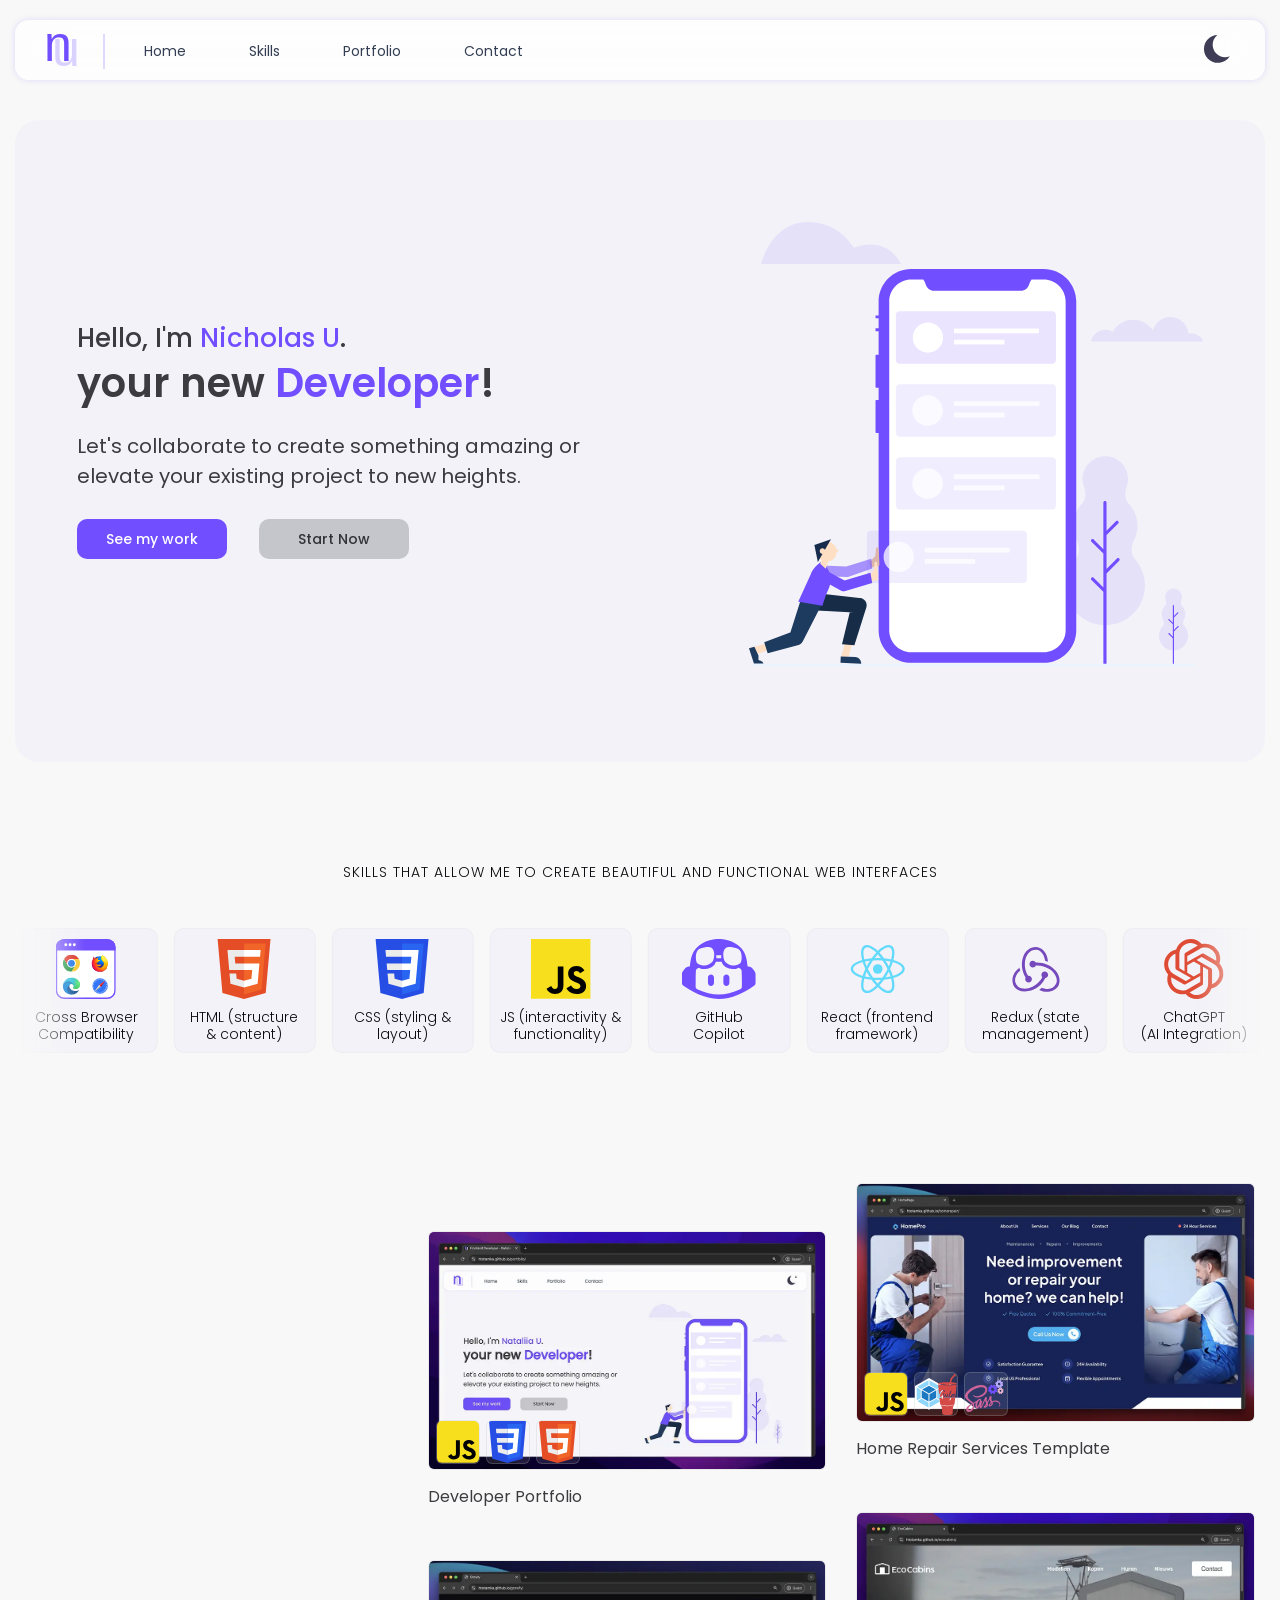
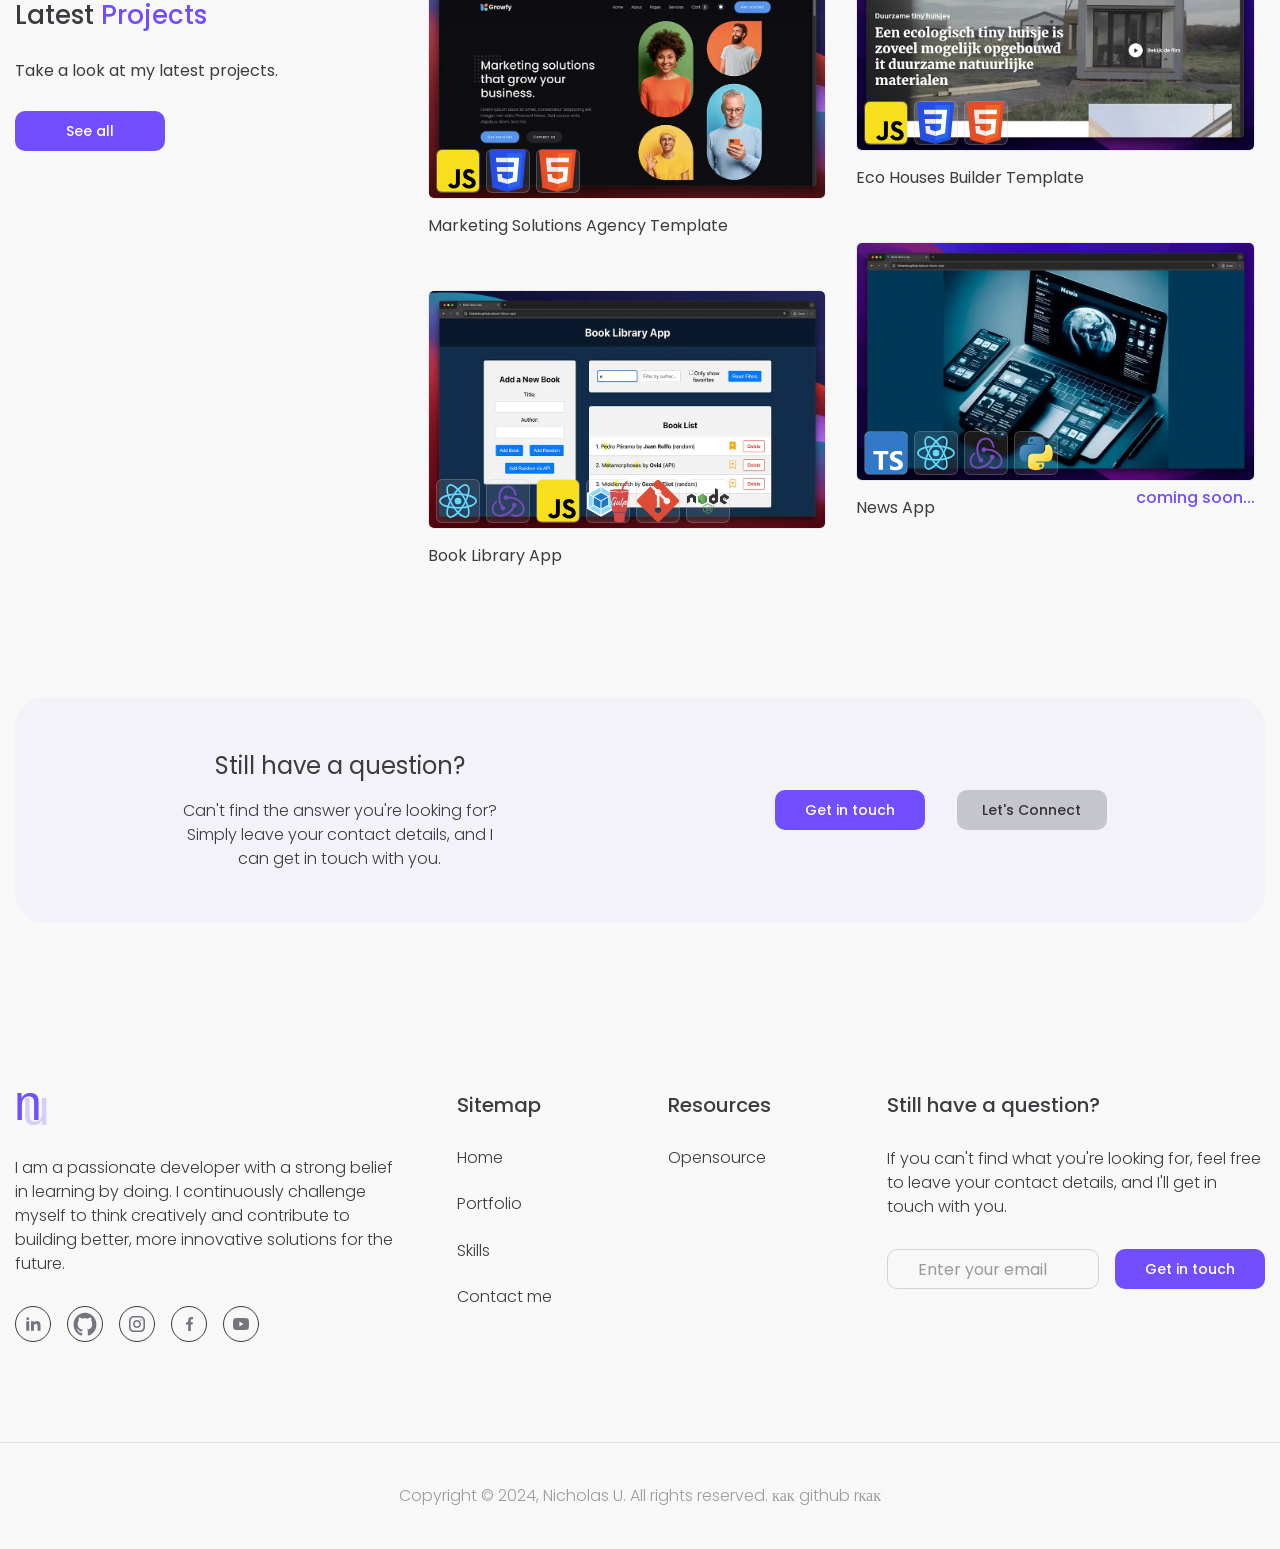
==== commit 3416552d: "Create Portfolio Website" ====
--- a/index.html
+++ b/index.html
@@ -1,709 +1,569 @@
-<!doctype html>
-<html lang="en">
-
-<head>
-	<title>HomePage</title>
-	<meta charset="UTF-8">
-	<meta name="format-detection" content="telephone=no">
-	<style>
-		body {
-			opacity: 0;
-		}
-	</style>
-	<link rel="stylesheet" href="css/style.min.css?_v=20240904163041">
-	<link rel="shortcut icon" href="favicon.ico">
-	<!-- <meta name="robots" content="noindex, nofollow"> -->
-	<meta name="viewport" content="width=device-width, initial-scale=1.0">
-</head>
-
-<body>
-	<div class="wrapper">
-		<header class="header">
-			<div class="header__container">
-				<div class="header__logo">
-					<img src="img/logo.svg" alt="Logo" />
-				</div>
-				<div class="header__menu menu">
-					<button type="button" class="menu__icon icon-menu"><span></span></button>
-					<nav class="menu__body">
-						<ul class="menu__list">
-							<li class="menu__item">
-								<a href="#" data-goto=".about" class="menu__link">About Us</a>
-							</li>
-							<li class="menu__item">
-								<a href="#" data-goto=".services" class="menu__link">Services</a>
-							</li>
-							<li class="menu__item">
-								<a href="#" data-goto=".blog" class="menu__link">Our Blog</a>
-							</li>
-							<li class="menu__item">
-								<a href="#" data-goto=".footer" class="menu__link">Contact</a>
-							</li>
-						</ul>
-					</nav>
-				</div>
-				<div data-da=".menu__body, 767.98" class="header__schedule">
-					24 Hour Services
-				</div>
-			</div>
-		</header>
-
-		<main class="page">
-			<section data-watch class="hero">
-				<div class="hero__image-ibg hero__image-ibg--left">
-					<picture><source srcset="img/hero/image-left.webp" type="image/webp"><img src="img/hero/image-left.jpg" alt="Image" /></picture>
-				</div>
-				<div class="hero__body">
-					<div class="hero__content">
-						<div class="hero__main">
-							<ul class="hero__items items-hero">
-								<li class="items-hero__item">Maintenances</li>
-								<li class="items-hero__item">Repairs</li>
-								<li class="items-hero__item">Improvements</li>
-							</ul>
-							<div class="hero__block-header block-header block-header--center">
-								<h1 class="block-header__title block-header__title--white block-header__title--big">
-									Need improvement or repair your home? we can help!
-								</h1>
-							</div>
-							<ul class="hero__done done">
-								<li class="done__item">Free Quotes</li>
-								<li class="done__item">100% Commitment-Free</li>
-							</ul>
-						</div>
-						<a href="#" class="hero__button button button--icon">
-							<span>Call Us Now</span>
-						</a>
-					</div>
-					<div class="hero__advantages advantages-hero">
-						<div class="advantages-hero__item">
-							<div class="advantages-hero__icon">
-								<img src="img/hero/icons/01.svg" alt="Icon" />
-							</div>
-							<div class="advantages-hero__text">Satisfaction Guarantee</div>
-						</div>
-						<div class="advantages-hero__item">
-							<div class="advantages-hero__icon">
-								<img src="img/hero/icons/02.svg" alt="Icon" />
-							</div>
-							<div class="advantages-hero__text">24H Availability</div>
-						</div>
-						<div class="advantages-hero__item">
-							<div class="advantages-hero__icon">
-								<img src="img/hero/icons/03.svg" alt="Icon" />
-							</div>
-							<div class="advantages-hero__text">Local US Professional</div>
-						</div>
-						<div class="advantages-hero__item">
-							<div class="advantages-hero__icon">
-								<img src="img/hero/icons/04.svg" alt="Icon" />
-							</div>
-							<div class="advantages-hero__text">Flexible Appointments</div>
-						</div>
-					</div>
-				</div>
-				<div class="hero__image-ibg hero__image-ibg--right">
-					<picture><source srcset="img/hero/image-right.webp" type="image/webp"><img src="img/hero/image-right.jpg" alt="Image" /></picture>
-				</div>
-				<div class="hero__decor decor-hero">
-					<div class="decor-hero__item"></div>
-					<div class="decor-hero__item"></div>
-				</div>
-			</section>
-			<section data-watch="navigator" data-watch-threshold="0.3" class="about">
-				<div class="about__container">
-					<div class="about__body">
-						<div class="about__block-header block-header">
-							<h2 class="block-header__title">
-								Professional for your home services
-							</h2>
-							<div class="block-header__text">
-								<p>
-									You need help for home care? We are home care professionals
-									focused in the US region. We provide several services that
-									support home services
-								</p>
-							</div>
-						</div>
-						<ul class="about__items">
-							<li class="about__item">Repair and Installation</li>
-							<li class="about__item">Maintenance</li>
-							<li class="about__item">Home Security Services</li>
-							<li class="about__item">Plumbing</li>
-							<li class="about__item">Budget-friendly</li>
-							<li class="about__item">Eco-friendly solutions</li>
-						</ul>
-						<div class="about__info">
-							We already 24 hours fast services to help you. You can contact
-							us at <a href="tel:8886175894">(888) 617-5894</a>
-						</div>
-					</div>
-					<div class="about__image">
-						<picture><source srcset="img/about/image.webp" type="image/webp"><img src="img/about/image.png" alt="Image" /></picture>
-					</div>
-				</div>
-			</section>
-			<section data-watch="navigator" data-watch-threshold="0.15" class="services">
-				<div class="services__container">
-					<div class="services__block-header block-header block-header--center">
-						<h2 class="block-header__title">Our Services</h2>
-						<div class="block-header__text">
-							<p>
-								You have problems with leaking pipes, broken tiles, lost keys
-								or want to tidy up the trees around you, of course you need
-								our help!
-							</p>
-						</div>
-					</div>
-					<div class="services__items">
-						<article class="services__item item-services">
-							<div class="item-services__icon">
-								<img src="img/services/01.svg" alt="Image" />
-							</div>
-							<h4 class="item-services__title">Plumbing services</h4>
-							<div class="item-services__text">
-								<p>Drain pipe leaking, pipe clogged, replace the pipe line</p>
-							</div>
-						</article>
-						<article class="services__item item-services">
-							<div class="item-services__icon">
-								<img src="img/services/02.svg" alt="Image" />
-							</div>
-							<h4 class="item-services__title">Roofing repair</h4>
-							<div class="item-services__text">
-								<p>
-									Roof leaks, tile replacement, roof cleaning and maintenance
-								</p>
-							</div>
-						</article>
-						<article class="services__item item-services">
-							<div class="item-services__icon">
-								<img src="img/services/03.svg" alt="Image" />
-							</div>
-							<h4 class="item-services__title">Mold Removal</h4>
-							<div class="item-services__text">
-								<p>
-									Removing and cleaning mildew, Restoration and Prevention
-								</p>
-							</div>
-						</article>
-						<article class="services__item item-services">
-							<div class="item-services__icon">
-								<img src="img/services/04.svg" alt="Image" />
-							</div>
-							<h4 class="item-services__title">Tree Trimming</h4>
-							<div class="item-services__text">
-								<p>Trimming and cleaning, Deadwood removal, Tree shaping</p>
-							</div>
-						</article>
-						<article class="services__item item-services">
-							<div class="item-services__icon">
-								<img src="img/services/05.svg" alt="Image" />
-							</div>
-							<h4 class="item-services__title">Appliance Repair</h4>
-							<div class="item-services__text">
-								<p>
-									repair of washing machines, refrigerators, Air conditioner,
-									etc
-								</p>
-							</div>
-						</article>
-						<article class="services__item item-services">
-							<div class="item-services__icon">
-								<img src="img/services/06.svg" alt="Image" />
-							</div>
-							<h4 class="item-services__title">Bathroom Remodeling</h4>
-							<div class="item-services__text">
-								<p>
-									Design and Consulting, installation, Repairing, tile repair
-								</p>
-							</div>
-						</article>
-						<article class="services__item item-services">
-							<div class="item-services__icon">
-								<img src="img/services/07.svg" alt="Image" />
-							</div>
-							<h4 class="item-services__title">Locksmith</h4>
-							<div class="item-services__text">
-								<p>
-									Lock Installation and Repair, Duplication, Lock Rekeying
-								</p>
-							</div>
-						</article>
-						<article class="services__item item-services item-services--blue">
-							<h4 class="item-services__title">More service?</h4>
-							<div class="item-services__text">
-								<p>You can tell us what you need and we can help!</p>
-							</div>
-							<a href="#" class="item-services__button button button--white button--min button--fw">Call Us Now</a>
-						</article>
-					</div>
-				</div>
-			</section>
-			<section data-watch class="advantages">
-				<div class="advantages__body">
-					<div class="advantages__container">
-						<div class="advantages__block-header block-header block-header--inline">
-							<h2 class="block-header__title block-header__title--white">
-								Fast, Friendly, and Satisfaction Guarantee
-							</h2>
-							<div class="block-header__text">
-								<p>
-									No matter how big or small your work is, whether it's for
-									the interior or exterior of your home, we are ready to serve
-									and help you solve your home problems.
-								</p>
-							</div>
-						</div>
-						<div class="advantages__items">
-							<div class="advantages__item">
-								<div class="advantages__item item-advantages">
-									<div class="item-advantages__icon">
-										<img src="img/advantages/01.svg" alt="Image" />
-									</div>
-									<div class="item-advantages__body">
-										<h4 class="item-advantages__title">
-											Satisfaction Guarantee
-										</h4>
-										<div class="item-advantages__text">
-											<p>
-												you don't need to worry about scams or our performance
-												results. our company has been verified and strives for
-												optimal results
-											</p>
-										</div>
-									</div>
-								</div>
-							</div>
-							<div class="advantages__item">
-								<div class="advantages__item item-advantages">
-									<div class="item-advantages__icon">
-										<img src="img/advantages/02.svg" alt="Image" />
-									</div>
-									<div class="item-advantages__body">
-										<h4 class="item-advantages__title">Free Quotes</h4>
-										<div class="item-advantages__text">
-											<p>
-												Get personalized cost estimates without any
-												obligation. Experience transparency and peace of mind
-												as you explore our service.
-											</p>
-										</div>
-									</div>
-								</div>
-							</div>
-							<div class="advantages__item">
-								<div class="advantages__item item-advantages">
-									<div class="item-advantages__icon">
-										<img src="img/advantages/03.svg" alt="Image" />
-									</div>
-									<div class="item-advantages__body">
-										<h4 class="item-advantages__title">
-											Local Professionals
-										</h4>
-										<div class="item-advantages__text">
-											<p>
-												Our services cover the Nationwide, US area, including
-												urban, suburban, and rural locations for both long and
-												short term maintenance
-											</p>
-										</div>
-									</div>
-								</div>
-							</div>
-							<div class="advantages__item">
-								<div class="advantages__item item-advantages">
-									<div class="item-advantages__icon">
-										<img src="img/advantages/04.svg" alt="Image" />
-									</div>
-									<div class="item-advantages__body">
-										<h4 class="item-advantages__title">
-											Fast 24-Hour Service
-										</h4>
-										<div class="item-advantages__text">
-											<p>
-												need fast handling for repairs to drains, leaks or
-												something else? Our experts are available anytime to
-												help you solve the problem
-											</p>
-										</div>
-									</div>
-								</div>
-							</div>
-							<div class="advantages__item">
-								<div class="advantages__item item-advantages">
-									<div class="item-advantages__icon">
-										<img src="img/advantages/05.svg" alt="Image" />
-									</div>
-									<div class="item-advantages__body">
-										<h4 class="item-advantages__title">
-											Flexible Appointments
-										</h4>
-										<div class="item-advantages__text">
-											<p>
-												We offer convenient appointment times that can
-												accommodate your busy schedule, day or night, 7 days a
-												week.
-											</p>
-										</div>
-									</div>
-								</div>
-							</div>
-							<div class="advantages__item">
-								<div class="advantages__item item-advantages">
-									<div class="item-advantages__icon">
-										<img src="img/advantages/06.svg" alt="Image" />
-									</div>
-									<div class="item-advantages__body">
-										<h4 class="item-advantages__title">
-											100% Commitment-Free
-										</h4>
-										<div class="item-advantages__text">
-											<p>
-												You are free to ask us about the problems you are
-												facing. We offer a no-commitment approach to put your
-												mind at ease
-											</p>
-										</div>
-									</div>
-								</div>
-							</div>
-						</div>
-					</div>
-				</div>
-			</section>
-			<section data-watch class="how">
-				<div class="how__container">
-					<div class="how__image">
-						<picture><source srcset="img/how/image.webp" type="image/webp"><img src="img/how/image.jpg" alt="Image" /></picture>
-					</div>
-					<div class="how__content">
-						<div class="how__block-header block-header">
-							<h2 class="block-header__title">How HomePro works?</h2>
-						</div>
-						<ol class="how__list list-how">
-							<li class="list-how__item">
-								<span class="list-how__title">Call us anytime 24/7</span>
-								<span class="list-how__text text">You can contact us directly, we will quickly put you in
-									touch with our home care professionals who are ready
-									anytime</span>
-							</li>
-							<li class="list-how__item">
-								<span class="list-how__title">Schedule Service</span>
-								<span class="list-how__text text">After connecting your call, our home care experts will
-									answer your questions and provide flexible appointment
-									times</span>
-							</li>
-							<li class="list-how__item">
-								<span class="list-how__title">Your request is completed</span>
-								<span class="list-how__text text">Once your technician arrives, he will diagnose the problem
-									and provide an estimate. If you decide to continue, the
-									technician will get to work</span>
-							</li>
-						</ol>
-					</div>
-				</div>
-			</section>
-			<section data-watch class="reviews">
-				<div class="reviews__container">
-					<div class="reviews__block-header block-header block-header--center">
-						<h2 class="block-header__title">
-							Here our original reviews from trusted platform
-						</h2>
-					</div>
-					<div class="reviews__body">
-						<div class="reviews__slider swiper">
-							<div class="reviews__wrapper swiper-wrapper">
-								<div class="reviews__slide slide-reviews swiper-slide">
-									<div class="slide-reviews__logo">
-										<picture><source srcset="img/reviews/logo.webp" type="image/webp"><img src="img/reviews/logo.jpg" alt="Logo" /></picture>
-									</div>
-									<div class="slide-reviews__text text">
-										<p>
-											Roof repairs can be a real headache, but HomePro makes
-											it easy! Their roofing team turned my leaky roof into a
-											stockade. With their craftsmanship and the best
-											materials, my house is now ready to weather any storm.
-										</p>
-									</div>
-									<div class="slide-reviews__user">
-										<div class="slide-reviews__avatar">
-											<picture><source srcset="img/reviews/avatar.webp" type="image/webp"><img src="img/reviews/avatar.jpg" alt="Avatar" /></picture>
-										</div>
-										<div class="slide-reviews__body">
-											<div class="slide-reviews__name">Kende Attila</div>
-											<div class="slide-reviews__rating rating">
-												<div class="rating__body">
-													<div class="rating__active"></div>
-													<div class="rating__items">
-														<input type="radio" class="rating__item" value="1" name="rating" />
-														<input type="radio" class="rating__item" value="2" name="rating" />
-														<input type="radio" class="rating__item" value="3" name="rating" />
-														<input type="radio" class="rating__item" value="4" name="rating" />
-														<input type="radio" class="rating__item" value="5" name="rating" />
-													</div>
-												</div>
-												<div class="rating__value">4</div>
-											</div>
-										</div>
-									</div>
-								</div>
-								<div class="reviews__slide slide-reviews swiper-slide">
-									<div class="slide-reviews__logo">
-										<picture><source srcset="img/reviews/logo.webp" type="image/webp"><img src="img/reviews/logo.jpg" alt="Logo" /></picture>
-									</div>
-									<div class="slide-reviews__text text">
-										<p>
-											Roof repairs can be a real headache, but HomePro makes
-											it easy! Their roofing team turned my leaky roof into a
-											stockade. With their craftsmanship and the best
-											materials, my house is now ready to weather any storm.
-										</p>
-										<p>
-											Their roofing team turned my leaky roof into a stockade.
-											With their craftsmanship and the best materials, my
-											house is now ready to weather any storm.
-										</p>
-										<p>
-											Their roofing team turned my leaky roof into a stockade.
-											With their craftsmanship and the best materials, my
-											house is now ready to weather any storm.
-										</p>
-									</div>
-									<div class="slide-reviews__user">
-										<div class="slide-reviews__avatar">
-											<picture><source srcset="img/reviews/avatar.webp" type="image/webp"><img src="img/reviews/avatar.jpg" alt="Avatar" /></picture>
-										</div>
-										<div class="slide-reviews__body">
-											<div class="slide-reviews__name">Kende Attila</div>
-											<div class="slide-reviews__rating rating">
-												<div class="rating__body">
-													<div class="rating__active"></div>
-													<div class="rating__items">
-														<input type="radio" class="rating__item" value="1" name="rating" />
-														<input type="radio" class="rating__item" value="2" name="rating" />
-														<input type="radio" class="rating__item" value="3" name="rating" />
-														<input type="radio" class="rating__item" value="4" name="rating" />
-														<input type="radio" class="rating__item" value="5" name="rating" />
-													</div>
-												</div>
-												<div class="rating__value">1</div>
-											</div>
-										</div>
-									</div>
-								</div>
-							</div>
-						</div>
-						<button class="reviews__arrow reviews__arrow--left" type="button"></button>
-						<button class="reviews__arrow reviews__arrow--right" type="button"></button>
-						<div class="reviews__bullets"></div>
-					</div>
-				</div>
-			</section>
-			<section data-watch="navigator" data-watch-threshold="0.1" class="blog">
-				<div class="blog__container">
-					<div class="blog__block-header block-header block-header--center">
-						<h2 class="block-header__title">Explore Insights in Our Blog</h2>
-						<div class="block-header__text">
-							<p>
-								Find lots of insights and information on our blog. Explore,
-								learn, and get inspired today.
-							</p>
-						</div>
-					</div>
-					<div class="blog__items"></div>
-					<button hidden class="blog__view-more" type="button">
-						View More
-					</button>
-				</div>
-			</section>
-			<section data-watch class="questions">
-				<div class="questions__container">
-					<div class="questions__block-header block-header">
-						<h2 class="block-header__title">Frequently Asked Questions</h2>
-						<div class="block-header__text">
-							<p>Still need help? <a href="#">Get Help Now</a></p>
-						</div>
-					</div>
-					<div data-one-spoller data-spollers class="questions__spollers spollers-questions">
-						<details data-open class="spollers-questions__item">
-							<summary class="spollers-questions__title">
-								What is HomePro?
-							</summary>
-							<div class="spollers-questions__body">
-								HomePro is a home care platform that connects homeowners with
-								professional service providers offering a wide range of home
-								services, including repairs, maintenance, cleaning, and more.
-							</div>
-						</details>
-						<details class="spollers-questions__item">
-							<summary class="spollers-questions__title">
-								Are the service providers on HomePro reliable and qualified?
-							</summary>
-							<div class="spollers-questions__body">
-								HomePro is a home care platform that connects homeowners with
-								professional service providers offering a wide range of home
-								services, including repairs, maintenance, cleaning, and more.
-							</div>
-						</details>
-						<details class="spollers-questions__item">
-							<summary class="spollers-questions__title">
-								What if I have an issue or complaint about a service provider?
-							</summary>
-							<div class="spollers-questions__body">
-								HomePro is a home care platform that connects homeowners with
-								professional service providers offering a wide range of home
-								services, including repairs, maintenance, cleaning, and more.
-							</div>
-						</details>
-						<details class="spollers-questions__item">
-							<summary class="spollers-questions__title">
-								How are payments handled on HomePro?
-							</summary>
-							<div class="spollers-questions__body">
-								HomePro is a home care platform that connects homeowners with
-								professional service providers offering a wide range of home
-								services, including repairs, maintenance, cleaning, and more.
-							</div>
-						</details>
-						<details class="spollers-questions__item">
-							<summary class="spollers-questions__title">
-								How do I leave a review for a service provider?
-							</summary>
-							<div class="spollers-questions__body">
-								HomePro is a home care platform that connects homeowners with
-								professional service providers offering a wide range of home
-								services, including repairs, maintenance, cleaning, and more.
-							</div>
-						</details>
-					</div>
-				</div>
-			</section>
-			<section data-watch class="talk">
-				<div class="talk__container">
-					<div class="talk__content">
-						<div class="talk__block-header block-header">
-							<h1 class="block-header__title block-header__title--white block-header__title--big">
-								Already to improve or repair your home? Let’s Talk!
-							</h1>
-						</div>
-						<ul class="talk__done done">
-							<li class="done__item">Free Quotes</li>
-							<li class="done__item">100% Commitment-Free</li>
-						</ul>
-						<a href="#" class="hero__button button button--icon"><span>Call Us Now</span></a>
-					</div>
-				</div>
-				<div class="talk__image">
-					<img src="img/talk/image.webp" alt="image" />
-				</div>
-			</section>
-		</main>
-		<footer data-watch="navigator" class="footer">
-			<div class="footer__container">
-				<div class="footer__content">
-					<div class="footer__subscribe subscribe">
-						<div class="subscribe__body">
-							<h3 class="subscribe__title">Stay Connected with Our Newsletter</h3>
-							<div class="subscribe__text text">
-								<p>
-									Subscribe to our newsletter and get a 10% discount on your first
-									purchase
-								</p>
-							</div>
-						</div>
-						<form action="#" class="subscribe__form">
-							<input data-required="email" autocomplete="off" type="text" name="form[]" data-error="Enter a valid email address" placeholder="Enter email address" class="subscribe__input input" />
-							<button type="submit" class="subscribe__button button button--min">
-								Subscribe
-							</button>
-						</form>
-					</div>
-					<div class="footer__body">
-						<div class="footer__info">
-							<div class="footer__logo">
-								<img src="img/logo-white.svg" alt="Logo" />
-							</div>
-							<div class="footer__text text">
-								<p>
-									Home Pro is your premier destination for top-notch smart home
-									service and repair.
-								</p>
-							</div>
-							<ul class="footer__social social">
-								<li class="social__item">
-									<a href="#" class="social__link">
-										<img src="img/icons/social/youtube.svg" alt="Yt" />
-									</a>
-								</li>
-								<li class="social__item">
-									<a href="#" class="social__link">
-										<img src="img/icons/social/instagram.svg" alt="Inst" />
-									</a>
-								</li>
-								<li class="social__item">
-									<a href="#" class="social__link">
-										<img src="img/icons/social/facebook.svg" alt="Fb" />
-									</a>
-								</li>
-								<li class="social__item">
-									<a href="#" class="social__link">
-										<img src="img/icons/social/twitter.svg" alt="X" />
-									</a>
-								</li>
-								<li class="social__item">
-									<a href="#" class="social__link">
-										<img src="img/icons/social/mail.svg" alt="Mail" />
-									</a>
-								</li>
-							</ul>
-						</div>
-						<div class="footer__menu menu-footer">
-							<div data-spollers="479" data-spollers class="menu-footer__spollers">
-								<details class="menu-footer__block">
-									<summary class="menu-footer__title">Company</summary>
-									<ul class="menu-footer__list">
-										<li class="menu-footer__item">
-											<a href="#" class="menu-footer__link">About us</a>
-										</li>
-										<li class="menu-footer__item">
-											<a href="#" class="menu-footer__link">Services</a>
-										</li>
-										<li class="menu-footer__item">
-											<a href="#" class="menu-footer__link">Our Blog</a>
-										</li>
-										<li class="menu-footer__item">
-											<a href="#" class="menu-footer__link">Contact</a>
-										</li>
-									</ul>
-								</details>
-								<details class="menu-footer__block">
-									<summary class="menu-footer__title">Legal</summary>
-									<ul class="menu-footer__list">
-										<li class="menu-footer__item">
-											<a href="#" class="menu-footer__link">Terms</a>
-										</li>
-										<li class="menu-footer__item">
-											<a href="#" class="menu-footer__link">Privacy</a>
-										</li>
-										<li class="menu-footer__item">
-											<a href="#" class="menu-footer__link">Cookies</a>
-										</li>
-										<li class="menu-footer__item">
-											<a href="#" class="menu-footer__link">License</a>
-										</li>
-									</ul>
-								</details>
-							</div>
-						</div>
-					</div>
-				</div>
-				<div class="footer__copy">©2023 HomePro . All rights reserved</div>
-			</div>
-		</footer>
-
-	</div>
-	<script src="js/app.min.js?_v=20240904163041"></script>
-</body>
-
-</html>+<!DOCTYPE html>
+<html lang="en">
+	<head>
+		<meta charset="UTF-8" />
+		<meta name="viewport" content="width=device-width, initial-scale=1.0" />
+		<link rel="stylesheet" href="css/style.css" />
+		<link rel="shortcut icon" href="favicon.ico" type="image/x-icon" />
+		<link rel="icon" href="img/favicon/favicon.svg" type="image/svg+xml" />
+		<link rel="apple-touch-icon" href="img/favicon/apple-touch-icon.png" />
+		<link rel="manifest" href="img/favicon/site.webmanifest" />
+		<title>FullStack Developer - Nicholas U.</title>
+	</head>
+	<body>
+		<div class="wrapper">
+			<header class="header">
+				<div class="header__container">
+					<a href="#" class="main-footer__logo">
+						<img class="logo-dark" src="img/logo.svg" alt="Logo" />
+						<img class="logo-light" src="img/logo-light.svg" alt="Logo"
+					/></a>
+					<nav class="header__menu menu">
+						<div class="menu__body">
+							<ul class="menu__list">
+								<li class="menu__item">
+									<a data-goto=".page__main" href="#" class="menu__link"
+										>Home</a
+									>
+								</li>
+								<li class="menu__item">
+									<a data-goto=".page__skills" href="#" class="menu__link"
+										>Skills</a
+									>
+								</li>
+								<li class="menu__item">
+									<a data-goto=".page__portfolio" href="#" class="menu__link"
+										>Portfolio</a
+									>
+								</li>
+								<li class="menu__item">
+									<a data-goto=".page__start" href="#" class="menu__link"
+										>Contact</a
+									>
+								</li>
+							</ul>
+						</div>
+					</nav>
+					<div class="header__action">
+						<button type="button" class="header__theme"></button>
+						<button type="button" class="header__reset"></button>
+					</div>
+					<button class="icon-menu" type="button">
+						<span></span>
+					</button>
+				</div>
+			</header>
+			<main class="page">
+				<section class="page__main main">
+					<div class="main__container">
+						<div class="main__body">
+							<div class="main__content">
+								<div class="main__header header-main">
+									<h2 class="header-main__title _anim-items _anim-no-hide">
+										Hello, I'm <span>Nicholas U</span>.
+									</h2>
+									<h1 class="header-main__subtitle">
+										your new <span>Developer</span>!
+									</h1>
+									<div class="header-main__text _anim-items _anim-no-hide">
+										<p>
+											Let's collaborate to create something amazing or elevate
+											your existing project to new heights.
+										</p>
+									</div>
+									<div class="header-main__actions">
+										<a
+											data-goto=".page__portfolio"
+											href="#"
+											class="header-main__button button"
+											>See my work</a
+										>
+										<a
+											data-goto=".page__start"
+											href="#"
+											class="header-main__button button button--dark"
+											>Start Now</a
+										>
+									</div>
+								</div>
+							</div>
+							<div class="main__images _anim-items _anim-no-hide">
+								<img class="phone-dark" src="img/main/phone.svg" alt="image" />
+								<img
+									class="phone-light"
+									src="img/main/phone-light.svg"
+									alt="image"
+								/>
+							</div>
+						</div>
+					</div>
+				</section>
+				<section class="page__skills skills">
+					<div class="skills__container">
+						<h2 class="skills__title">
+							skills that allow me to create beautiful and functional web
+							interfaces
+						</h2>
+						<div class="skills__slider swiper">
+							<div class="skills__wrapper skills__items swiper-wrapper">
+								<div class="skills__item swiper-slide">
+									<div class="skills__image">
+										<img src="img/skills/animation.svg" alt="skills" />
+										<div class="skills__caption">Web <br />Animation</div>
+									</div>
+								</div>
+								<div class="skills__item swiper-slide">
+									<div class="skills__image">
+										<img src="img/skills/compatibility.svg" alt="skills" />
+										<div class="skills__caption">
+											Cross Browser <br />Compatibility
+										</div>
+									</div>
+								</div>
+								<div class="skills__item swiper-slide">
+									<div class="skills__image">
+										<img src="img/skills/html.svg" alt="skills" />
+										<div class="skills__caption">
+											HTML (structure <br />& content)
+										</div>
+									</div>
+								</div>
+								<div class="skills__item swiper-slide">
+									<div class="skills__image">
+										<img src="img/skills/css.svg" alt="skills" />
+										<div class="skills__caption">
+											CSS (styling & <br />layout)
+										</div>
+									</div>
+								</div>
+								<div class="skills__item swiper-slide">
+									<div class="skills__image">
+										<img src="img/skills/js.svg" alt="skills" />
+										<div class="skills__caption">
+											JS (interactivity & <br />functionality)
+										</div>
+									</div>
+								</div>
+								<div class="skills__item swiper-slide">
+									<div class="skills__image">
+										<img src="img/skills/copilot.svg" alt="skills" />
+										<div class="skills__caption">GitHub<br />Copilot</div>
+									</div>
+								</div>
+								<div class="skills__item swiper-slide">
+									<div class="skills__image">
+										<img src="img/skills/react.svg" alt="skills" />
+										<div class="skills__caption">
+											React (frontend <br />framework)
+										</div>
+									</div>
+								</div>
+								<div class="skills__item swiper-slide">
+									<div class="skills__image">
+										<img src="img/skills/redux.svg" alt="skills" />
+										<div class="skills__caption">
+											Redux (state <br />management)
+										</div>
+									</div>
+								</div>
+								<div class="skills__item swiper-slide">
+									<div class="skills__image">
+										<img src="img/skills/chatgpt.svg" alt="skills" />
+										<div class="skills__caption">
+											ChatGPT <br />(AI Integration)
+										</div>
+									</div>
+								</div>
+								<div class="skills__item swiper-slide">
+									<div class="skills__image">
+										<img src="img/skills/nodejs.svg" alt="skills" />
+										<div class="skills__caption">Node.js<br />Backend</div>
+									</div>
+								</div>
+								<div class="skills__item swiper-slide">
+									<div class="skills__image">
+										<img src="img/skills/typescript.svg" alt="skills" />
+										<div class="skills__caption">
+											TypeScript (JS <br />superset)
+											<!--Development-->
+										</div>
+									</div>
+								</div>
+								<div class="skills__item swiper-slide">
+									<div class="skills__image">
+										<img src="img/skills/sass.svg" alt="skills" />
+										<div class="skills__caption">
+											CSS Preprocessors <br />(Sass/SCSS)
+										</div>
+									</div>
+								</div>
+								<div class="skills__item swiper-slide">
+									<div class="skills__image">
+										<img src="img/skills/figma.svg" alt="skills" />
+										<div class="skills__caption">
+											UI/UX Web Design<br />(Figma)
+										</div>
+									</div>
+								</div>
+								<div class="skills__item swiper-slide">
+									<div class="skills__image">
+										<img src="img/skills/git.svg" alt="skills" />
+										<div class="skills__caption">
+											Version Control <br />(Git)
+										</div>
+									</div>
+								</div>
+								<div class="skills__item swiper-slide">
+									<div class="skills__image">
+										<img src="img/skills/grid.svg" alt="skills" />
+										<div class="skills__caption">CSS Grid &<br />Flexbox</div>
+									</div>
+								</div>
+								<div class="skills__item swiper-slide">
+									<div class="skills__image">
+										<img src="img/skills/gulp.svg" alt="skills" />
+										<div class="skills__caption">
+											Build Tools (<br />Webpack, Gulp)
+										</div>
+									</div>
+								</div>
+								<div class="skills__item swiper-slide">
+									<div class="skills__image">
+										<img src="img/skills/responsiveimg.svg" alt="skills" />
+										<div class="skills__caption">
+											Responsive Media <br />& Images
+										</div>
+									</div>
+								</div>
+								<div class="skills__item swiper-slide">
+									<div class="skills__image">
+										<img src="img/skills/responsiveweb.svg" alt="skills" />
+										<div class="skills__caption">
+											Responsive Web <br />Design
+										</div>
+									</div>
+								</div>
+								<div class="skills__item swiper-slide">
+									<div class="skills__image">
+										<img src="img/skills/python.svg" alt="skills" />
+										<div class="skills__caption">
+											Python (backend <br />development)
+										</div>
+									</div>
+								</div>
+							</div>
+						</div>
+					</div>
+				</section>
+				<section class="page__portfolio portfolio">
+					<div class="portfolio__container">
+						<div class="portfolio__content">
+							<div class="portfolio__header header-main">
+								<h2 class="header-main__title _anim-items _anim-no-hide">
+									Latest <span>Projects</span>
+								</h2>
+								<div class="header-main__text _anim-items _anim-no-hide">
+									<p>Take a look at my latest projects.</p>
+								</div>
+								<div class="header-main__actions">
+									<a
+										data-goto=".page__skills"
+										href="#"
+										class="header-main__button button"
+										>See all</a
+									>
+								</div>
+							</div>
+						</div>
+						<div class="portfolio__items">
+							<div class="portfolio__column _anim-items _anim-no-hide">
+								<article class="portfolio__item item-portfolio">
+									<a
+										href="https://ktotamko.github.io/"
+										target="_blank"
+										class="item-portfolio__link"
+									>
+										<div class="item-portfolio__icon">
+											<img src="img/portfolio/01.webp" alt="portfolio" />
+											<div class="item-portfolio__skills">
+												<img src="img/skills/js.svg" alt="JavaScript" />
+												<img src="img/skills/css.svg" alt="CSS" />
+												<img src="img/skills/html.svg" alt="HTML" />
+											</div>
+										</div>
+										<h4 class="item-portfolio__title">Developer Portfolio</h4>
+									</a>
+								</article>
+								<article class="portfolio__item item-portfolio">
+									<a
+										href="https://ktotamko.github.io/growfy/"
+										target="_blank"
+										class="item-portfolio__link"
+									>
+										<div class="item-portfolio__icon">
+											<img src="img/portfolio/02.webp" alt="portfolio" />
+											<div class="item-portfolio__skills">
+												<img src="img/skills/js.svg" alt="JavaScript" />
+												<img src="img/skills/css.svg" alt="CSS" />
+												<img src="img/skills/html.svg" alt="HTML" />
+											</div>
+										</div>
+										<h4 class="item-portfolio__title">
+											Marketing Solutions Agency Template
+										</h4>
+									</a>
+								</article>
+								<article class="portfolio__item item-portfolio">
+									<a
+										href="https://ktotamko.github.io/book-library-app/"
+										target="_blank"
+										class="item-portfolio__link"
+									>
+										<div class="item-portfolio__icon">
+											<img src="img/portfolio/05.webp" alt="portfolio" />
+											<div class="item-portfolio__skills">
+												<img src="img/skills/react.svg" alt="React" />
+												<img src="img/skills/redux.svg" alt="Redux" />
+												<img src="img/skills/js.svg" alt="JavaScript" />
+												<img src="img/skills/gulp.svg" alt="Gulp" />
+												<img src="img/skills/git.svg" alt="Git" />
+												<img src="img/skills/nodejs.svg" alt="Node.js" />
+											</div>
+										</div>
+										<h4 class="item-portfolio__title">Book Library App</h4>
+									</a>
+								</article>
+							</div>
+							<div class="portfolio__column _anim-items _anim-no-hide">
+								<article class="portfolio__item item-portfolio">
+									<a
+										href="https://ktotamko.github.io/fixpro/"
+										target="_blank"
+										class="item-portfolio__link"
+									>
+										<div class="item-portfolio__icon">
+											<img src="img/portfolio/03.webp" alt="portfolio" />
+											<div class="item-portfolio__skills">
+												<img src="img/skills/js.svg" alt="JavaScript" />
+												<img src="img/skills/gulp.svg" alt="Gulp" />
+												<img src="img/skills/sass.svg" alt="Sass" />
+											</div>
+										</div>
+										<h4 class="item-portfolio__title">
+											Home Repair Services Template
+										</h4>
+									</a>
+								</article>
+								<article class="portfolio__item item-portfolio">
+									<a
+										href="https://ktotamko.github.io/eco/"
+										target="_blank"
+										class="item-portfolio__link"
+									>
+										<div class="item-portfolio__icon">
+											<img src="img/portfolio/04.webp" alt="portfolio" />
+											<div class="item-portfolio__skills">
+												<img src="img/skills/js.svg" alt="JavaScript" />
+												<img src="img/skills/css.svg" alt="CSS" />
+												<img src="img/skills/html.svg" alt="HTML" />
+											</div>
+										</div>
+										<h4 class="item-portfolio__title">
+											Eco Houses Builder Template
+										</h4>
+									</a>
+								</article>
+								<article class="portfolio__item item-portfolio">
+									<a
+										href="https://ktotamko.github.io/book-library-app/"
+										target="_blank"
+										class="item-portfolio__link"
+									>
+										<div class="item-portfolio__icon">
+											<img src="img/portfolio/06.webp" alt="portfolio" />
+											<div class="item-portfolio__skills">
+												<img src="img/skills/typescript.svg" alt="TypeScript" />
+												<img src="img/skills/react.svg" alt="React" />
+												<img src="img/skills/redux.svg" alt="Redux" />
+												<img src="img/skills/python.svg" alt="Python" />
+											</div>
+										</div>
+										<h4 class="item-portfolio__title">
+											News App
+											<span class="item-portfolio__caption">
+												coming soon...
+											</span>
+										</h4>
+									</a>
+								</article>
+							</div>
+						</div>
+					</div>
+				</section>
+				<section class="page__start start _anim-items _anim-no-hide">
+					<div class="start__container">
+						<div class="start__body">
+							<div class="start__column">
+								<h2 class="start__title">Still have a question?</h2>
+								<div class="start__text text">
+									<p>
+										Can't find the answer you're looking for? Simply leave your
+										contact details, and I can get in touch with you.
+									</p>
+								</div>
+							</div>
+							<div class="start__column">
+								<div class="start__actions">
+									<a
+										data-goto=".subscribe__input"
+										href="#"
+										class="start__button button"
+										>Get in touch</a
+									>
+									<a
+										data-goto=".subscribe__input"
+										href="#"
+										class="start__button button button--dark"
+										>Let's Connect</a
+									>
+								</div>
+							</div>
+						</div>
+					</div>
+				</section>
+			</main>
+			<footer class="footer">
+				<div class="footer__main main-footer">
+					<div class="main-footer__container">
+						<div class="main-footer__column">
+							<a data-goto=".page__main" href="" class="main-footer__logo">
+								<img
+									data-goto=".page__main"
+									class="logo-dark"
+									src="img/logo.svg"
+									alt="Logo" />
+								<img
+									data-goto=".page__main"
+									class="logo-light"
+									src="img/logo-light.svg"
+									alt="Logo"
+							/></a>
+							<div class="main-footer__text text">
+								<p>
+									I am a passionate developer with a strong belief in learning
+									by doing. I continuously challenge myself to think creatively
+									and contribute to building better, more innovative solutions
+									for the future.
+								</p>
+							</div>
+							<div class="main-footer__social social">
+								<a
+									href="https://linkedin.com/in/nickolasyurchenko"
+									class="social__link"
+									><img src="img/social/01.svg" alt="Social"
+								/></a>
+								<a
+									href="https://github.com/ktotamko?tab=repositories"
+									class="social__link"
+									><img src="img/social/02.svg" alt="Social"
+								/></a>
+								<a href="#" class="social__link"
+									><img src="img/social/05.svg" alt="Social"
+								/></a>
+								<a href="#" class="social__link"
+									><img src="img/social/03.svg" alt="Social"
+								/></a>
+								<a href="#" class="social__link"
+									><img src="img/social/04.svg" alt="Social"
+								/></a>
+							</div>
+						</div>
+						<div class="main-footer__column">
+							<div class="main-footer__label">Sitemap</div>
+							<nav class="main-footer__menu menu-footer">
+								<ul class="menu-footer__list">
+									<li class="menu-footer__item">
+										<a
+											data-goto=".page__main"
+											href="#"
+											class="menu-footer__link"
+											>Home</a
+										>
+									</li>
+									<li class="menu-footer__item">
+										<a
+											data-goto=".page__portfolio"
+											href="#"
+											class="menu-footer__link"
+											>Portfolio</a
+										>
+									</li>
+									<li class="menu-footer__item">
+										<a
+											data-goto=".page__skills"
+											href="#"
+											class="menu-footer__link"
+											>Skills</a
+										>
+									</li>
+									<li class="menu-footer__item">
+										<a
+											data-goto=".subscribe__input"
+											href="#"
+											class="menu-footer__link"
+											>Contact me</a
+										>
+									</li>
+								</ul>
+							</nav>
+						</div>
+						<div class="main-footer__column">
+							<div class="main-footer__label">Resources</div>
+							<nav class="main-footer__menu menu-footer">
+								<ul class="menu-footer__list">
+									<li class="menu-footer__item">
+										<a
+											href="https://github.com/ktotamko?tab=repositories"
+											class="menu-footer__link"
+											>Opensource</a
+										>
+									</li>
+								</ul>
+							</nav>
+						</div>
+						<div class="main-footer__column">
+							<div class="main-footer__label">Still have a question?</div>
+							<div class="main-footer__text text">
+								<p>
+									If you can't find what you're looking for, feel free to leave
+									your contact details, and I'll get in touch with you.
+								</p>
+							</div>
+							<form action="#" class="subscribe">
+								<input
+									type="email"
+									class="subscribe__input"
+									placeholder="Enter your email"
+								/>
+								<button type="submit" class="subscribe__button button">
+									Get in touch
+								</button>
+							</form>
+						</div>
+					</div>
+				</div>
+				<div class="footer__bottom bottom-footer">
+					<div class="bottom-footer__container">
+						<div class="bottom-footer__copy">
+							Copyright © 2024, Nicholas U. All rights reserved.
+							как github rкак 
+							
+						</div>
+					</div>
+				</div>
+			</footer>
+		</div>
+		<script src="js/swiper-bundle.min.js"></script>
+		<script src="js/script.js"></script>
+	</body>
+</html>
--- a/css/style.css
+++ b/css/style.css
@@ -0,0 +1,1120 @@
+@import url('reset.css');
+
+@import url('https://fonts.googleapis.com/css?family=Poppins:300,regular,500&display=swap');
+
+@import url('swiper-bundle.min.css');
+
+body {
+	background-color: #030711;
+	color: #9c9c9c;
+	font-family: 'Poppins';
+	font-weight: 300;
+	transition: background-color 0.3s ease 0s, color 0.3s ease 0s;
+}
+.wrapper {
+	min-height: 100%;
+	display: flex;
+	flex-direction: column;
+	overflow: clip;
+}
+/*-----------------------------*/
+[class*='__container'] {
+	max-width: 1310px;
+	margin: 0 auto;
+	padding: 0 15px;
+}
+/*-----------------------------*/
+.page {
+	flex: 1 1 auto;
+}
+.page__main {
+}
+.page__skills {
+}
+.page__portfolio {
+}
+.page__why {
+}
+.page__advantages {
+}
+.page__testimonials {
+}
+.page__blog {
+}
+.page__start {
+	margin-bottom: 100px;
+}
+@media (max-width: 991.98px) {
+	.page__start {
+		margin-bottom: 50px;
+	}
+}
+/*-----------------------------*/
+.button {
+	position: relative;
+	display: inline-block;
+	text-align: center;
+	padding: 10px 15px;
+	border-radius: 10px;
+	color: #fff;
+	background-color: #714eff;
+	font-size: 14px;
+	font-weight: 500;
+	line-height: 1.43;
+	min-width: 150px;
+	transform: translate(0, 0);
+	transition: all 0.4s ease 0.2s;
+}
+@media (any-hover: hover) {
+	.button:hover {
+		transform: translate(-3px, -6px);
+		-webkit-box-shadow: 3px 6px 0px #504666;
+		box-shadow: 3px 6px 0px #504666;
+		background-color: #8e72ff;
+		transition: all 0.3s ease 0s;
+	}
+}
+.button:active {
+	transform: translate(-1px, -2px);
+	transition: all 0.1s ease 0s;
+	-webkit-box-shadow: 1px 2px 0px #504666;
+	box-shadow: 1px 2px 0px #504666;
+}
+@media (hover: none) {
+	.button:active {
+		background-color: #8e72ff;
+	}
+}
+.button--dark {
+	background: rgba(129, 129, 139, 0.2);
+}
+html.light .button--dark {
+	background: rgba(129, 129, 139, 0.4);
+	color: rgba(13, 13, 17, 0.8);
+}
+.button--dark:hover {
+	background-color: rgba(216, 216, 216, 0.2);
+}
+html.light .button--dark:hover {
+	background-color: rgba(51, 51, 54, 0.4);
+}
+/*-----------------------------*/
+.header-main__title {
+	font-size: 26px;
+	font-weight: 500;
+	line-height: 1.2; /* 61/51 */
+	color: #ededed;
+	position: relative;
+
+	transform: translate(0px, 120%);
+	opacity: 0;
+	transition: all 0.8s ease 0s;
+}
+.header-main__subtitle {
+	color: #ededed;
+	font-size: 40px;
+	font-weight: 600;
+}
+.header-main__title span,
+.header-main__subtitle span {
+	color: #714eff;
+}
+.header-main__subtitle:not(:last-child) {
+	margin-bottom: 28px;
+}
+
+.header-main__title._active {
+	transform: translate(0px, 0px);
+	opacity: 1;
+}
+html.light .header-main__title {
+	color: rgba(13, 13, 17, 0.8);
+}
+html.light .header-main__subtitle {
+	color: rgba(13, 13, 17, 0.8);
+}
+.header-main__title:not(:last-child) {
+	margin-bottom: 28px;
+}
+/*-----------------------------*/
+.header-main__text {
+	line-height: 1.5; /* 24/16 */
+	font-weight: 400;
+	transform: translate(0px, 120%);
+	opacity: 0;
+	transition: all 0.8s ease 0s;
+}
+.header-main__text._active {
+	transform: translate(0px, 0px);
+	opacity: 1;
+	transition: all 0.8s ease 0.4s;
+}
+html.light .header-main__text {
+	color: rgba(13, 13, 17, 0.8);
+}
+.header-main__text:not(:last-child) {
+	margin-bottom: 28px;
+	color: #e2e2e2;
+}
+.header-main__body {
+	display: flex;
+	justify-content: space-between;
+	gap: 20px;
+}
+.main__header .header-main__text {
+	font-size: 20px;
+}
+.header-main__body .header-main__text {
+	margin: 0;
+}
+.header-main__body .header-main__actions {
+	align-self: flex-end;
+	flex: 0 0 auto;
+}
+.header-main__body .header-main__title {
+	max-width: none;
+}
+.header-main__body .header-main__text {
+	max-width: 740px;
+}
+/*-----------------------------*/
+.header-main__actions {
+	display: flex;
+	column-gap: 32px;
+	row-gap: 15px;
+}
+/*-----------------------------*/
+@media (max-width: 991.98px) {
+	.header-main__title {
+		font-size: 20px;
+	}
+	.header-main__subtitle {
+		font-size: 28px;
+	}
+	.main__header .header-main__text {
+		font-size: 18px;
+	}
+}
+@media (max-width: 767.98px) {
+	.header-main__title {
+		font-size: 24px;
+	}
+	.header-main__subtitle {
+		font-size: 36px;
+	}
+	.main__header .header-main__text {
+		font-size: 20px;
+	}
+
+	.header-main__title:not(:last-child) {
+		margin-bottom: 15px;
+	}
+	.header-main__text:not(:last-child) {
+		margin-bottom: 15px;
+	}
+	.header-main__body {
+		flex-direction: column;
+		gap: 0;
+	}
+	.header-main__body .header-main__actions {
+		align-self: flex-start;
+	}
+}
+@media (max-width: 479.98px) {
+	.header-main__actions {
+		flex-direction: column;
+	}
+	.header-main__title {
+		font-size: 20px;
+	}
+	.header-main__subtitle {
+		font-size: 25px;
+	}
+	.main__header .header-main__text {
+		font-size: 14px;
+	}
+	.header-main__text {
+		font-size: 16px;
+	}
+}
+/*-----------------------------*/
+.text {
+	color: #81818b;
+	line-height: 1.5; /* 24/16 */
+}
+html.light .text {
+	color: rgba(13, 13, 17, 0.8);
+}
+/*-----------------------------*/
+.header {
+	position: fixed;
+	width: calc(100% - 30px);
+	max-width: 1310px;
+	padding: 0 15px;
+	top: 20px;
+	z-index: 2;
+	border-radius: 14px;
+	-webkit-backdrop-filter: blur(24px);
+	backdrop-filter: blur(24px);
+	background-color: rgba(1, 14, 33, 0.35);
+	box-shadow: 0 0 0 1px hsla(0, 0%, 74%, 0.25);
+	overflow: hidden;
+	left: 50%;
+	transform: translateX(-50%);
+}
+html.light .header {
+	background-color: hsla(0, 0%, 100%, 0.75);
+	box-shadow: 0 0 6px #714eff30;
+}
+.header::before {
+	content: '';
+	position: absolute;
+	top: 0;
+	left: 0;
+	bottom: 0;
+	right: 0;
+	background-color: #15033b;
+	border-radius: inherit;
+	opacity: 0.5;
+	z-index: -1;
+}
+html.light .header::before {
+	display: none;
+}
+.header__container {
+	display: flex;
+	height: 60px;
+	padding-top: 14px;
+	padding-bottom: 5px;
+	transition: height 0.3s ease 0s;
+}
+.header__logo {
+}
+.header__menu {
+	flex: 1 1 auto;
+	display: flex;
+}
+.header__menu::before {
+	content: '';
+	width: 2px;
+	height: 35px;
+	background-color: rgba(234, 236, 240, 0.15);
+	margin-left: 25px;
+}
+html.light .header__menu::before {
+	content: '';
+	width: 2px;
+	height: 35px;
+	background-color: #714eff35;
+	margin-left: 25px;
+}
+.menu {
+}
+.menu__body {
+	padding-left: 25px;
+}
+.menu__list {
+	display: flex;
+	flex-wrap: wrap;
+	column-gap: 35px;
+	row-gap: 3px;
+}
+.menu__item {
+}
+.menu__link {
+	display: block;
+	border-radius: 10px;
+	padding: 6px 14px;
+	font-size: 14px;
+	font-weight: 400;
+	line-height: 1.62;
+	color: #fff;
+	transition: all 0.3s ease 0s;
+}
+html.light .menu__link {
+	color: #333e53;
+}
+@media (any-hover: hover) {
+	.menu__link:hover {
+		border-radius: 10px;
+		background-color: #714eff30;
+		transition: all 0.5s ease 0s;
+	}
+	html.light .menu__link:hover {
+		background-color: #714eff15;
+		color: #714eff;
+	}
+}
+.menu__link:active {
+	border-radius: 10px;
+	background-color: #714eff30;
+}
+html.light .menu__link:active {
+	background-color: #714eff15;
+	color: #714eff;
+}
+.icon-menu {
+	display: none;
+}
+
+.header__logo,
+.header__theme {
+	position: relative;
+	z-index: 5;
+}
+/*--BURGER MENU--*/
+@media (max-width: 767.98px) {
+	.header__container {
+		column-gap: 24px;
+	}
+	.header__logo {
+		margin-top: -1px;
+	}
+	.icon-menu {
+		display: block;
+		flex: 0 0 30px;
+		height: 18px;
+		cursor: pointer;
+		position: relative;
+		z-index: 5;
+		top: 7px;
+	}
+	.icon-menu span,
+	.icon-menu::before,
+	.icon-menu::after {
+		content: '';
+		position: absolute;
+		right: 0;
+		width: 100%;
+		height: 2px;
+		background-color: #fff;
+		transition: all 0.3s ease 0s;
+	}
+	html.light .icon-menu span,
+	html.light .icon-menu::before,
+	html.light .icon-menu::after {
+		background-color: #714eff;
+	}
+	.icon-menu::before {
+		top: 0px;
+	}
+	.icon-menu::after {
+		bottom: 0px;
+	}
+	.icon-menu span {
+		top: calc(50% - 1px);
+	}
+	.menu-opened .icon-menu span {
+		width: 0;
+	}
+	.menu-opened .icon-menu::before {
+		top: calc(50% - 1px);
+		transform: rotate(-45deg);
+	}
+	.menu-opened .icon-menu::after {
+		bottom: calc(50% - 1px);
+		transform: rotate(45deg);
+	}
+	.header__menu::before {
+		display: none;
+	}
+	.menu__body {
+		position: fixed;
+		width: 100%;
+		height: 100%;
+		top: 0;
+		right: -100%;
+		padding: 70px 15px 30px 15px;
+		overflow: auto;
+		z-index: 5;
+		transition: right 0.6s ease 0.2s;
+	}
+	.menu__list {
+		row-gap: 10px;
+		flex-direction: column;
+		text-align: center;
+		align-items: stretch;
+	}
+	.menu__link {
+		font-size: 32px;
+		padding: 0px 0px;
+	}
+	.menu-opened .menu__body {
+		right: 0;
+	}
+	.menu-opened .header__container {
+		height: 420px;
+		transition: height 0.4s ease 0s;
+	}
+}
+/*-----------------------------*/
+.main {
+	padding-top: 120px;
+	padding-bottom: 50px;
+}
+.main__container {
+}
+.main__body {
+	display: flex;
+	gap: 32px;
+	padding: 6rem 3.875rem;
+	background-color: hsla(0, 0%, 100%, 0.02);
+	border-radius: 24px;
+}
+html.light .main__body {
+	background-color: #714eff08;
+}
+.main__content {
+	flex: 0 1 50%;
+	align-self: center;
+}
+.main__header {
+}
+.main__header .header-main__title:not(:last-child) {
+	margin-bottom: 8px;
+}
+.main__actions {
+}
+.main__button {
+}
+.main__images {
+	display: flex;
+	justify-content: flex-end;
+	transform: scale(0);
+	transition: all 1.2s ease 0s;
+	flex: 0 1 50%;
+}
+.phone-light {
+	display: none;
+}
+html.light .phone-light {
+	display: block;
+}
+html.light .phone-dark {
+	display: none;
+}
+.main__images._active {
+	transform: scale(1);
+}
+.main__images img {
+	max-width: 100%;
+}
+@media (max-width: 991.98px) {
+	.main {
+		padding-top: 110px;
+		padding-bottom: 30px;
+	}
+}
+@media (max-width: 767.98px) {
+	.main__content {
+		text-align: center;
+		justify-content: center;
+	}
+	.main__body {
+		align-items: center;
+		padding: 3rem 1rem;
+	}
+	.header-main__actions {
+		justify-content: center;
+	}
+	.main {
+		padding-top: 110px;
+		padding-bottom: 30px;
+	}
+	.main__body {
+		flex-direction: column;
+	}
+	.main__content {
+		align-self: stretch;
+	}
+}
+/*-----------------------------*/
+.skills {
+	padding-top: 50px;
+	padding-bottom: 50px;
+}
+.skills__container {
+}
+.skills__title {
+	text-transform: uppercase;
+	color: #fff;
+	text-align: center;
+	letter-spacing: 1px;
+	font-size: 14px;
+	line-height: 1.57; /* 22/14 */
+	margin-bottom: 44px;
+}
+html.light .skills__title {
+	color: rgba(13, 13, 17);
+}
+.skills__slider {
+}
+.skills__slider::after,
+.skills__slider::before {
+	content: '';
+	position: absolute;
+	background: linear-gradient(90deg, #030711 8%, rgba(0, 0, 0, 0) 100%);
+	top: -10px;
+	height: 160px;
+	width: 80px;
+	z-index: 5;
+}
+.skills__slider::after {
+	right: -10px;
+	transform: rotate(180deg);
+}
+.skills__slider::before {
+	left: -10px;
+}
+html.light .skills__slider::after,
+html.light .skills__slider::before {
+	background: linear-gradient(90deg, #f8f8f8 8%, rgba(0, 0, 0, 0) 100%);
+}
+.swiper-wrapper {
+	-webkit-transition-timing-function: linear;
+	transition-timing-function: linear;
+}
+.skills__item {
+	display: flex;
+	height: 125px;
+	text-align: center;
+	justify-content: center;
+	border-radius: 10px;
+	background: rgba(129, 129, 139, 0.1);
+	border: 1px solid #bdbdbd1a;
+	padding-top: 10px;
+}
+.skills__item:hover {
+	background-color: rgba(225, 225, 227, 0.1);
+}
+html.light .skills__item {
+	background-color: #714eff08;
+}
+
+html.light .skills__item:hover {
+	background-color: #714eff10;
+}
+
+.skills__image {
+}
+.skills__image img {
+	height: 60px;
+}
+.skills__caption {
+	padding-top: 10px;
+	font-size: 14px;
+	color: #fff;
+	line-height: 1.25;
+}
+html.light .skills__caption {
+	color: rgba(13, 13, 17);
+}
+@media (max-width: 991.98px) {
+	.skills {
+		padding-top: 30px;
+		padding-bottom: 30px;
+	}
+	.skills__title {
+		margin-bottom: 30px;
+	}
+}
+@media (max-width: 767.98px) {
+	.skills {
+		padding-top: 20px;
+		padding-bottom: 20px;
+	}
+	.skills__title {
+		margin-bottom: 20px;
+	}
+}
+/*-----------------------------*/
+.portfolio {
+	padding-top: 70px;
+	padding-bottom: 70px;
+}
+.portfolio__container {
+	display: flex;
+	gap: 32px;
+}
+.item-portfolio__link {
+}
+.portfolio__content {
+	flex: 0 1 35%;
+	align-self: center;
+}
+.portfolio__header .header-main__title {
+	transform: translate(-120%, 0px);
+}
+.header-main__title._active {
+	transform: translate(0px, 0px);
+	transition: all 1.5s ease 0s;
+}
+.portfolio__items {
+	flex: 0 1 80%;
+	display: flex;
+	gap: 10px;
+	justify-content: center;
+}
+.portfolio__column {
+}
+.portfolio__column:first-child {
+	padding-top: 48px;
+}
+.portfolio__item {
+}
+.portfolio__item:not(:last-child) {
+	margin-bottom: 32px;
+}
+.item-portfolio {
+	padding: 10px;
+	transform: translate(200%, 0px);
+	opacity: 0;
+	border-radius: 8px;
+}
+@media (any-hover: hover) {
+	.item-portfolio:hover {
+		background-color: rgba(129, 129, 139, 0.1);
+	}
+	html.light .item-portfolio:hover {
+		background-color: #714eff15;
+		color: #714eff;
+	}
+}
+.item-portfolio:active {
+	background-color: rgba(129, 129, 139, 0.1);
+}
+html.light .item-portfolio:active {
+	background-color: #714eff15;
+	color: #714eff;
+}
+
+.portfolio__column._active:nth-child(1) .item-portfolio:nth-child(1) {
+	transform: translate(0px, 0px);
+	opacity: 1;
+	transition: transform 1.5s ease 0s, background-color 0.5s ease 0s;
+}
+.portfolio__column._active:nth-child(2) .item-portfolio:nth-child(1) {
+	transform: translate(0px, 0px);
+	opacity: 1;
+	transition: transform 1.5s ease 0.2s;
+}
+.portfolio__column._active:nth-child(1) .item-portfolio:nth-child(2) {
+	transform: translate(0px, 0px);
+	opacity: 1;
+	transition: transform 1.5s ease 0.4s;
+}
+.portfolio__column._active:nth-child(2) .item-portfolio:nth-child(2) {
+	transform: translate(0px, 0px);
+	opacity: 1;
+	transition: transform 1.5s ease 0.8s;
+}
+.portfolio__column._active:nth-child(1) .item-portfolio:nth-child(3) {
+	transform: translate(0px, 0px);
+	opacity: 1;
+	transition: transform 1.5s ease 1s;
+}
+.portfolio__column._active:nth-child(2) .item-portfolio:nth-child(3) {
+	transform: translate(0px, 0px);
+	opacity: 1;
+	transition: transform 1.5s ease 1.2s;
+}
+
+.item-portfolio__icon {
+	position: relative;
+}
+.item-portfolio__skills {
+	position: absolute;
+	bottom: 6px;
+	left: 8px;
+	display: flex;
+	gap: 6px;
+}
+.item-portfolio__caption {
+	position: absolute;
+	bottom: 20px;
+	right: 10px;
+	font-weight: 500;
+	line-height: 1.42;
+	color: #714eff;
+}
+
+.item-portfolio__icon img {
+	width: 100%;
+	height: auto;
+	background-color: hsla(0, 0%, 100%, 0.1);
+	border-radius: 6px;
+	border: 0.5px solid hsla(0, 0%, 74%, 0.25);
+	max-width: 100%;
+	aspect-ratio: auto 312 / 176;
+}
+.item-portfolio__icon:not(:last-child) {
+	margin-bottom: 16px;
+}
+.item-portfolio__title {
+	font-weight: 400;
+	color: #e4e4e4;
+	line-height: 1.42; /* 27/19 */
+}
+html.light .item-portfolio__title {
+	color: rgba(13, 13, 17, 0.8);
+}
+.item-portfolio__title:not(:last-child) {
+	margin-bottom: 10px;
+}
+.item-portfolio__text {
+}
+
+@media (max-width: 1100px) {
+	.portfolio__container {
+		flex-direction: column;
+	}
+	.portfolio__content {
+		text-align: center;
+	}
+	.portfolio__content .header-main__actions {
+		justify-content: center;
+	}
+
+	.portfolio__header .header-main__title,
+	.portfolio__header .header-main__text {
+		max-width: none;
+	}
+}
+@media (max-width: 991.98px) {
+	.portfolio {
+		padding-top: 50px;
+		padding-bottom: 50px;
+	}
+}
+@media (max-width: 767.98px) {
+	.portfolio {
+		padding-top: 30px;
+		padding-bottom: 30px;
+	}
+}
+@media (max-width: 620px) {
+	.portfolio__items {
+		flex-direction: column;
+		gap: 20px;
+	}
+	.portfolio__column:first-child {
+		padding-top: 0px;
+	}
+	.portfolio__item:not(:last-child) {
+		margin-bottom: 20px;
+	}
+}
+/*-----------------------------*/
+.start {
+	padding-top: 50px;
+}
+.start__container {
+	transform: translate(120%, 0px);
+	opacity: 0;
+}
+.start._active .start__container {
+	transform: translate(0px, 0px);
+	opacity: 1;
+	transition: all 1.5s ease 0s;
+}
+.start__body {
+	display: flex;
+	column-gap: 32px;
+	border-radius: 30px;
+	background-color: #714eff08;
+	padding: 52px 40px;
+	align-items: center;
+}
+.start__column {
+	flex: 0 1 50%;
+	text-align: center;
+}
+.start__title {
+	font-size: 24px;
+	font-weight: 400;
+	line-height: 1.4; /* 45/32 */
+	color: #fff;
+}
+html.light .start__title {
+	color: rgba(13, 13, 17, 0.8);
+}
+.start__title:not(:last-child) {
+	margin-bottom: 16px;
+}
+.start__text {
+	max-width: 340px;
+	display: inline-block;
+}
+.start__actions {
+	display: flex;
+	justify-content: center;
+	column-gap: 32px;
+	row-gap: 20px;
+}
+.start__button {
+}
+@media (max-width: 991.98px) {
+	.start__body {
+		align-items: stretch;
+		flex-direction: column;
+		row-gap: 30px;
+	}
+	.start {
+		padding-top: 40px;
+	}
+}
+@media (max-width: 767.98px) {
+	.start {
+		padding-top: 10px;
+	}
+}
+
+@media (max-width: 479.98px) {
+	.start__actions {
+		flex-direction: column;
+	}
+}
+/*-----------------------------*/
+.footer {
+}
+.footer__main {
+	padding-top: 70px;
+	padding-bottom: 100px;
+}
+@media (max-width: 991.98px) {
+	.footer__main {
+		padding-top: 50px;
+		padding-bottom: 70px;
+	}
+}
+@media (max-width: 767.98px) {
+	.footer__main {
+		padding-top: 30px;
+		padding-bottom: 40px;
+	}
+}
+.main-footer {
+}
+.main-footer__container {
+	display: grid;
+	gap: 64px;
+	grid-template-columns: minmax(auto, 378px) auto auto minmax(auto, 378px);
+}
+@media (max-width: 1100px) {
+	.main-footer__container {
+		gap: 44px;
+		grid-template-columns: minmax(auto, 378px) auto auto;
+	}
+	.main-footer__column:nth-child(1) {
+		grid-column: span 3;
+	}
+}
+@media (max-width: 767.98px) {
+	.main-footer__container {
+		gap: 34px;
+		grid-template-columns: auto auto;
+	}
+	.main-footer__column:nth-child(1) {
+		grid-column: span 2;
+	}
+	.main-footer__column:nth-child(4) {
+		grid-column: span 2;
+	}
+}
+.main-footer__column {
+	display: flex;
+	flex-direction: column;
+	gap: 30px;
+}
+.main-footer__logo {
+}
+.logo-light {
+	display: none;
+}
+html.light .logo-light {
+	display: block;
+}
+html.light .logo-dark {
+	display: none;
+}
+.main-footer__text {
+}
+.main-footer__social {
+}
+
+.social {
+	display: flex;
+	gap: 16px;
+}
+.social__link {
+	flex: 0 0 36px;
+	height: 36px;
+	border-radius: 50%;
+	border: 1px solid rgba(129, 129, 139, 0.9);
+	display: flex;
+	justify-content: center;
+	align-items: center;
+	transition: border 0.3s ease 0s;
+}
+@media (any-hover: hover) {
+	.social__link:hover {
+		border: 1px solid #fff;
+	}
+	html.light .social__link:hover {
+		border: 1px solid #714eff;
+		background-color: #714eff25;
+		color: #000;
+	}
+}
+.social__link:active {
+	border: 1px solid #fff;
+}
+html.light .social__link:active {
+	border: 1px solid #714eff;
+	background-color: #714eff25;
+	color: #000;
+}
+html.light .social__link {
+	border: 1px solid rgba(13, 13, 17, 0.8);
+}
+.main-footer__label {
+	font-size: 20px;
+	line-height: 1.2; /* 24/20 */
+	color: #fff;
+	font-weight: 500;
+}
+html.light .main-footer__label {
+	color: rgba(13, 13, 17, 0.8);
+}
+.main-footer__menu {
+}
+.menu-footer {
+}
+.menu-footer__list {
+	display: grid;
+	gap: 24px;
+}
+.menu-footer__item {
+}
+.menu-footer__link {
+	line-height: 1.4; /* 24/16 */
+}
+@media (any-hover: hover) {
+	.menu-footer__link:hover {
+		color: #fff;
+		text-decoration: underline;
+	}
+	html.light .menu-footer__link:hover {
+		color: #714eff;
+	}
+}
+.menu-footer__link:active {
+	color: #fff;
+	text-decoration: underline;
+}
+html.light .menu-footer__link:active {
+	color: #714eff;
+}
+
+.main-footer__subscribe {
+}
+.subscribe {
+	display: flex;
+	gap: 16px;
+}
+@media (max-width: 479.98px) {
+	.subscribe {
+		flex-direction: column;
+	}
+}
+.subscribe__input {
+	font-family: 'Poppins';
+	width: 100%;
+	height: 40px;
+	border-radius: 10px;
+	border: 1px solid rgba(129, 129, 139, 0.3);
+	padding: 0px 30px;
+	color: #fff;
+	background-color: transparent;
+}
+.subscribe__input:hover {
+	border: 0.5px solid #ffffffac;
+}
+html.light .subscribe__input {
+	color: rgba(13, 13, 17, 0.8);
+}
+html.light .subscribe__input:hover {
+	border: 0.5px solid #714eff;
+}
+.subscribe__input::placeholder {
+	color: #999999;
+}
+.subscribe__button {
+	font-family: 'Poppins';
+	font-size: 14px;
+	font-weight: 500;
+}
+
+.footer__bottom {
+}
+.bottom-footer {
+	border-top: 1px solid rgba(129, 129, 139, 0.2);
+	padding-top: 45px;
+	padding-bottom: 45px;
+}
+.bottom-footer__container {
+}
+.bottom-footer__copy {
+	text-align: center;
+	color: #9c9c9c;
+}
+@media (max-width: 767.98px) {
+	.bottom-footer {
+		padding-top: 26px;
+		padding-bottom: 26px;
+	}
+}
+/*------------DARK-THEME-----------------*/
+.header__action {
+	position: relative;
+}
+.header__theme {
+	width: 30px;
+	height: 30px;
+	cursor: pointer;
+}
+.header__reset {
+	opacity: 0;
+	visibility: hidden;
+}
+.header__reset.active {
+	opacity: 1;
+	visibility: visible;
+}
+.header__reset::before {
+	content: 'X';
+	position: absolute;
+	top: 0;
+	right: 0;
+	cursor: pointer;
+	width: 8px;
+	height: 8px;
+	font-size: 8px;
+	border-radius: 50%;
+	line-height: 8px;
+	color: #000;
+	text-align: center;
+	background-color: #fff;
+	font-weight: 900;
+	z-index: 6;
+}
+html.light body {
+	background-color: #f8f8f8;
+	color: rgba(13, 13, 17, 0.8);
+}
+html.dark .header__theme {
+	background: url('../img/sun.svg') 0 0 / 100% no-repeat;
+}
+html.light .header__theme {
+	background: url('../img/moon.svg') 0 0 / 100% no-repeat;
+}
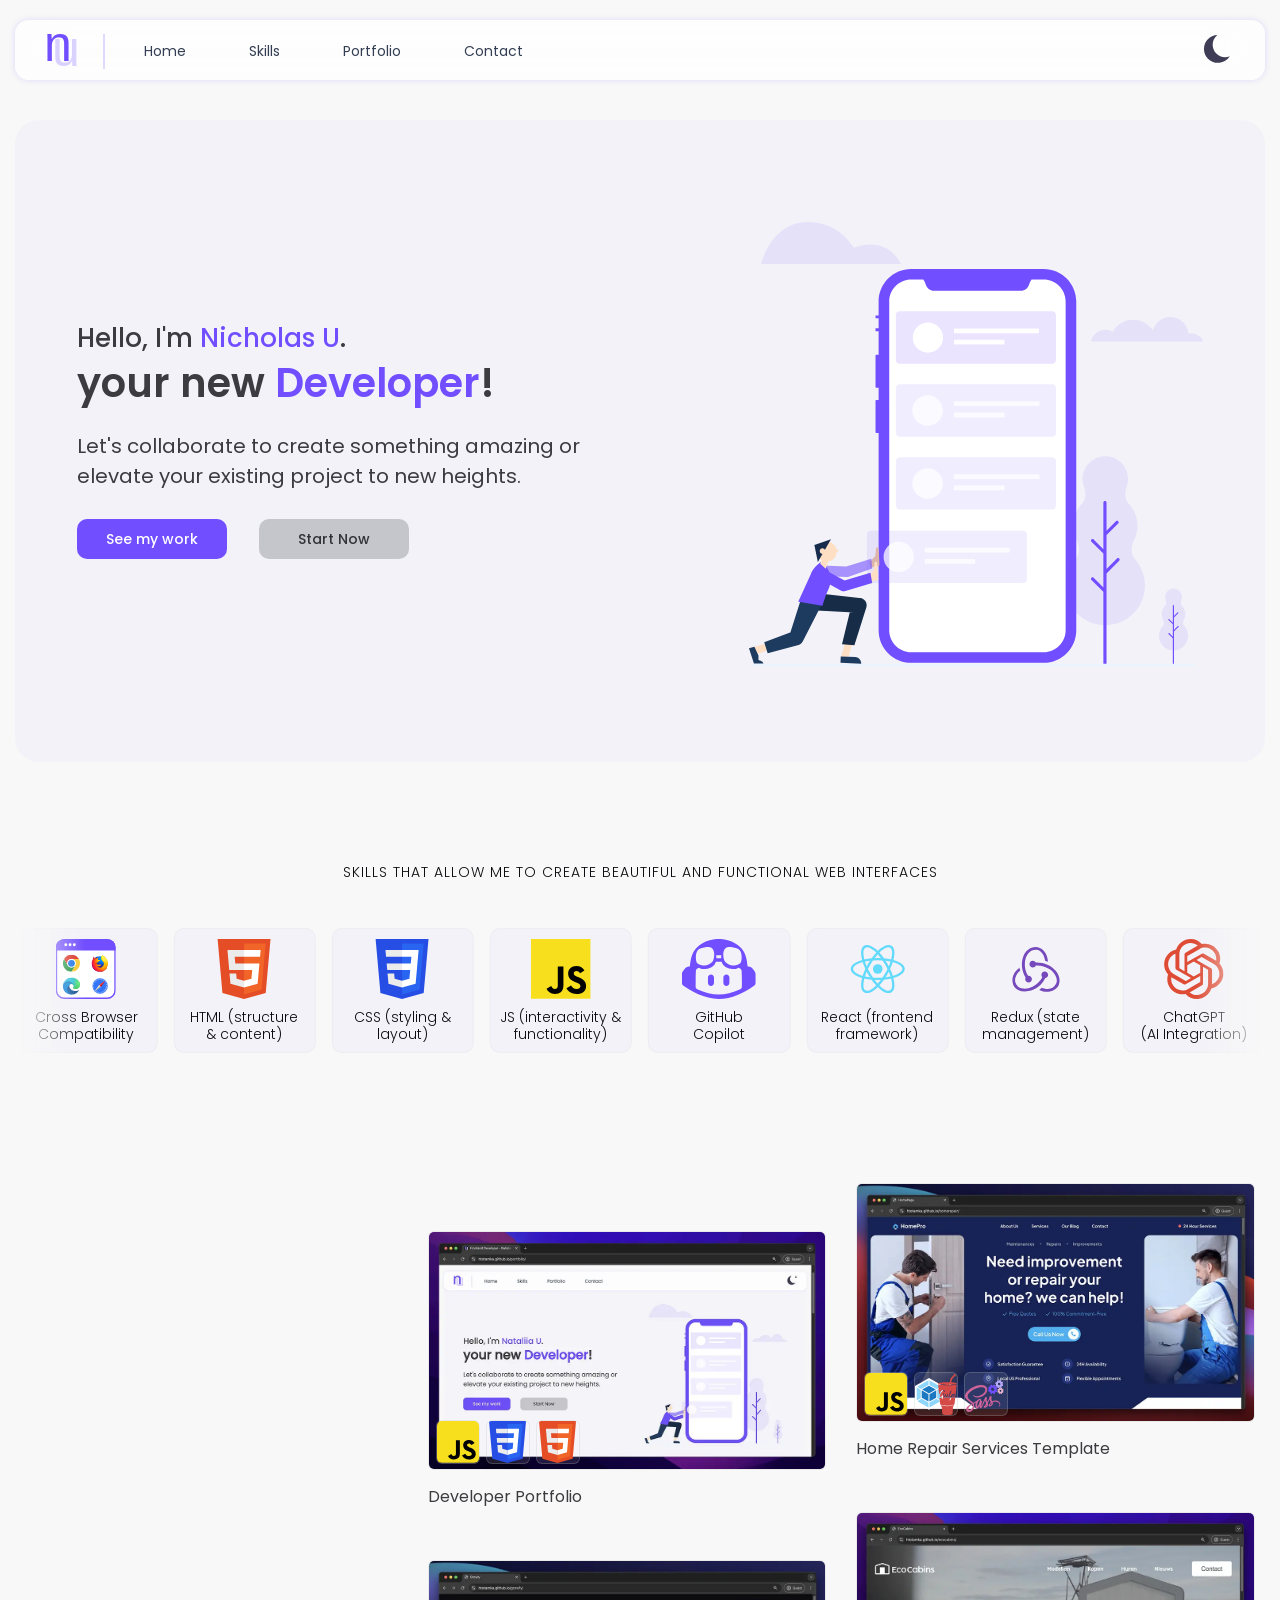
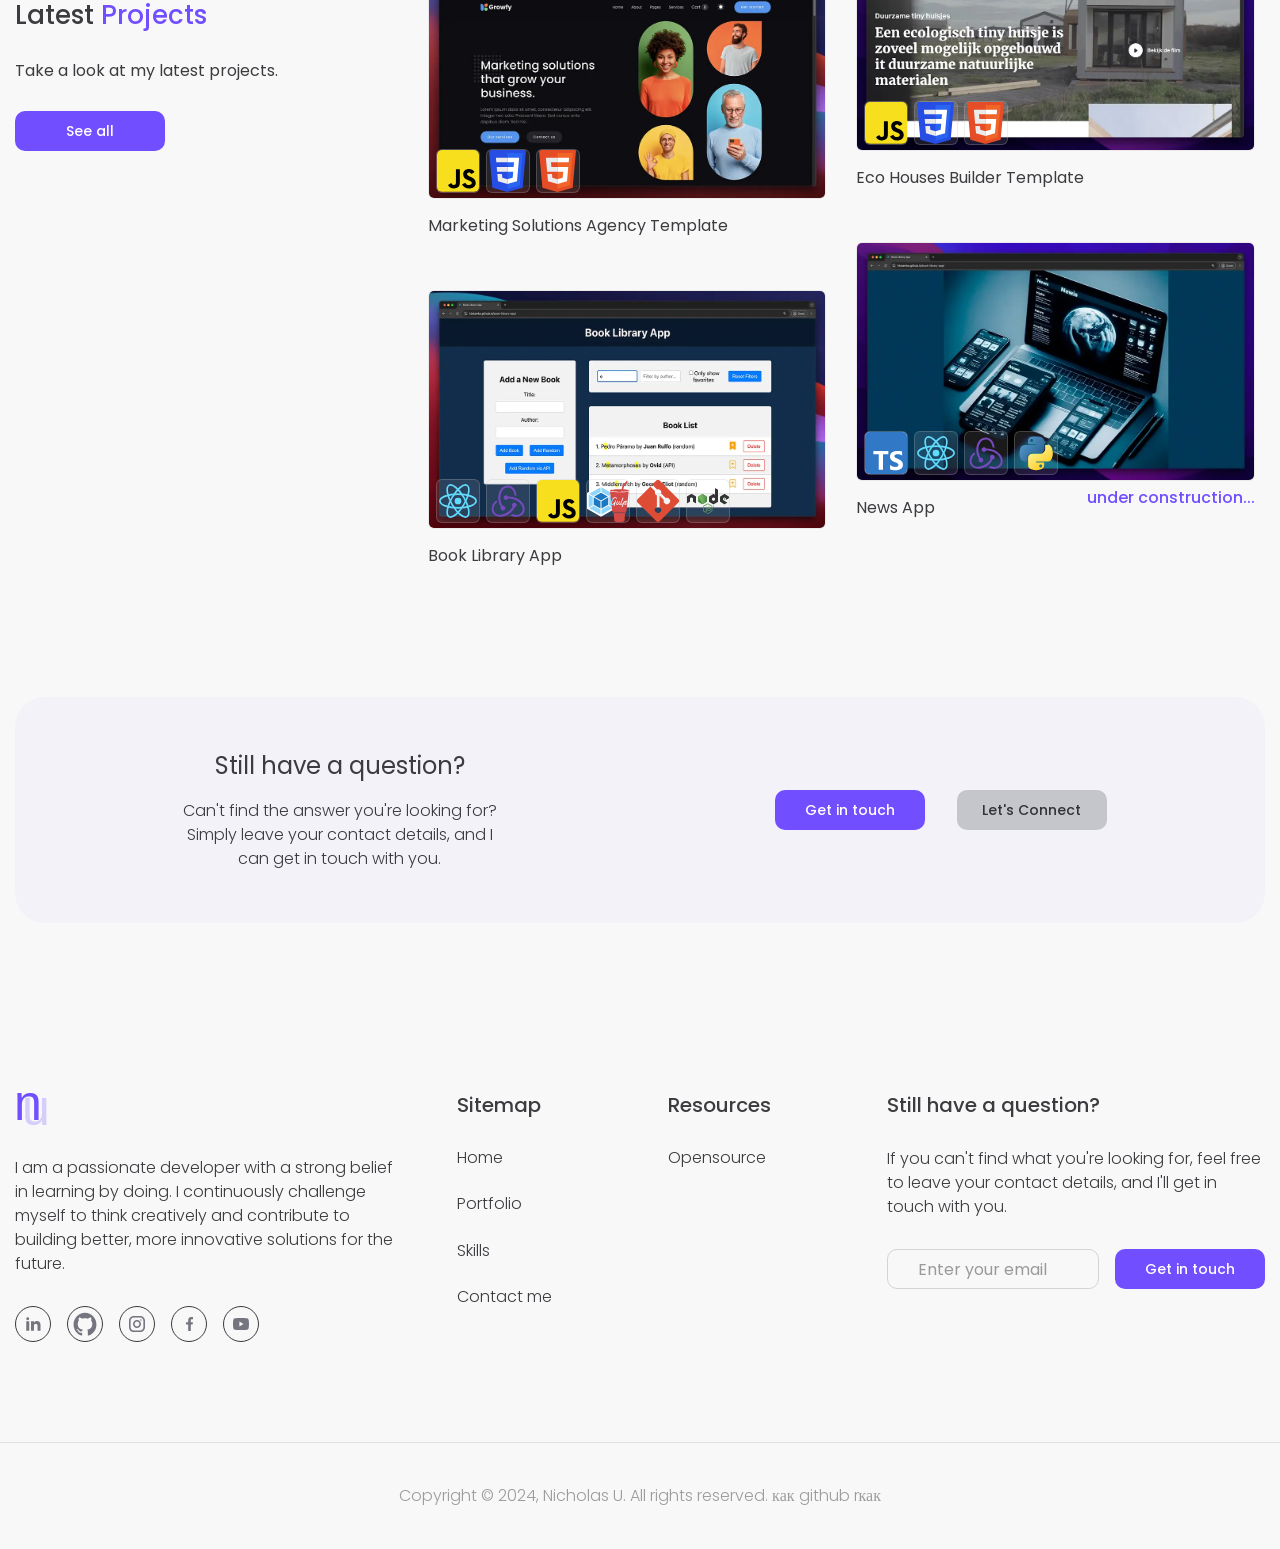
==== commit 1a69a6b9: "Add News App Portfolio Item" ====
--- a/index.html
+++ b/index.html
@@ -375,7 +375,7 @@
 								</article>
 								<article class="portfolio__item item-portfolio">
 									<a
-										href="https://ktotamko.github.io/book-library-app/"
+										href="https://k-news-app.vercel.app/"
 										target="_blank"
 										class="item-portfolio__link"
 									>
@@ -391,7 +391,7 @@
 										<h4 class="item-portfolio__title">
 											News App
 											<span class="item-portfolio__caption">
-												coming soon...
+												under construction...
 											</span>
 										</h4>
 									</a>
